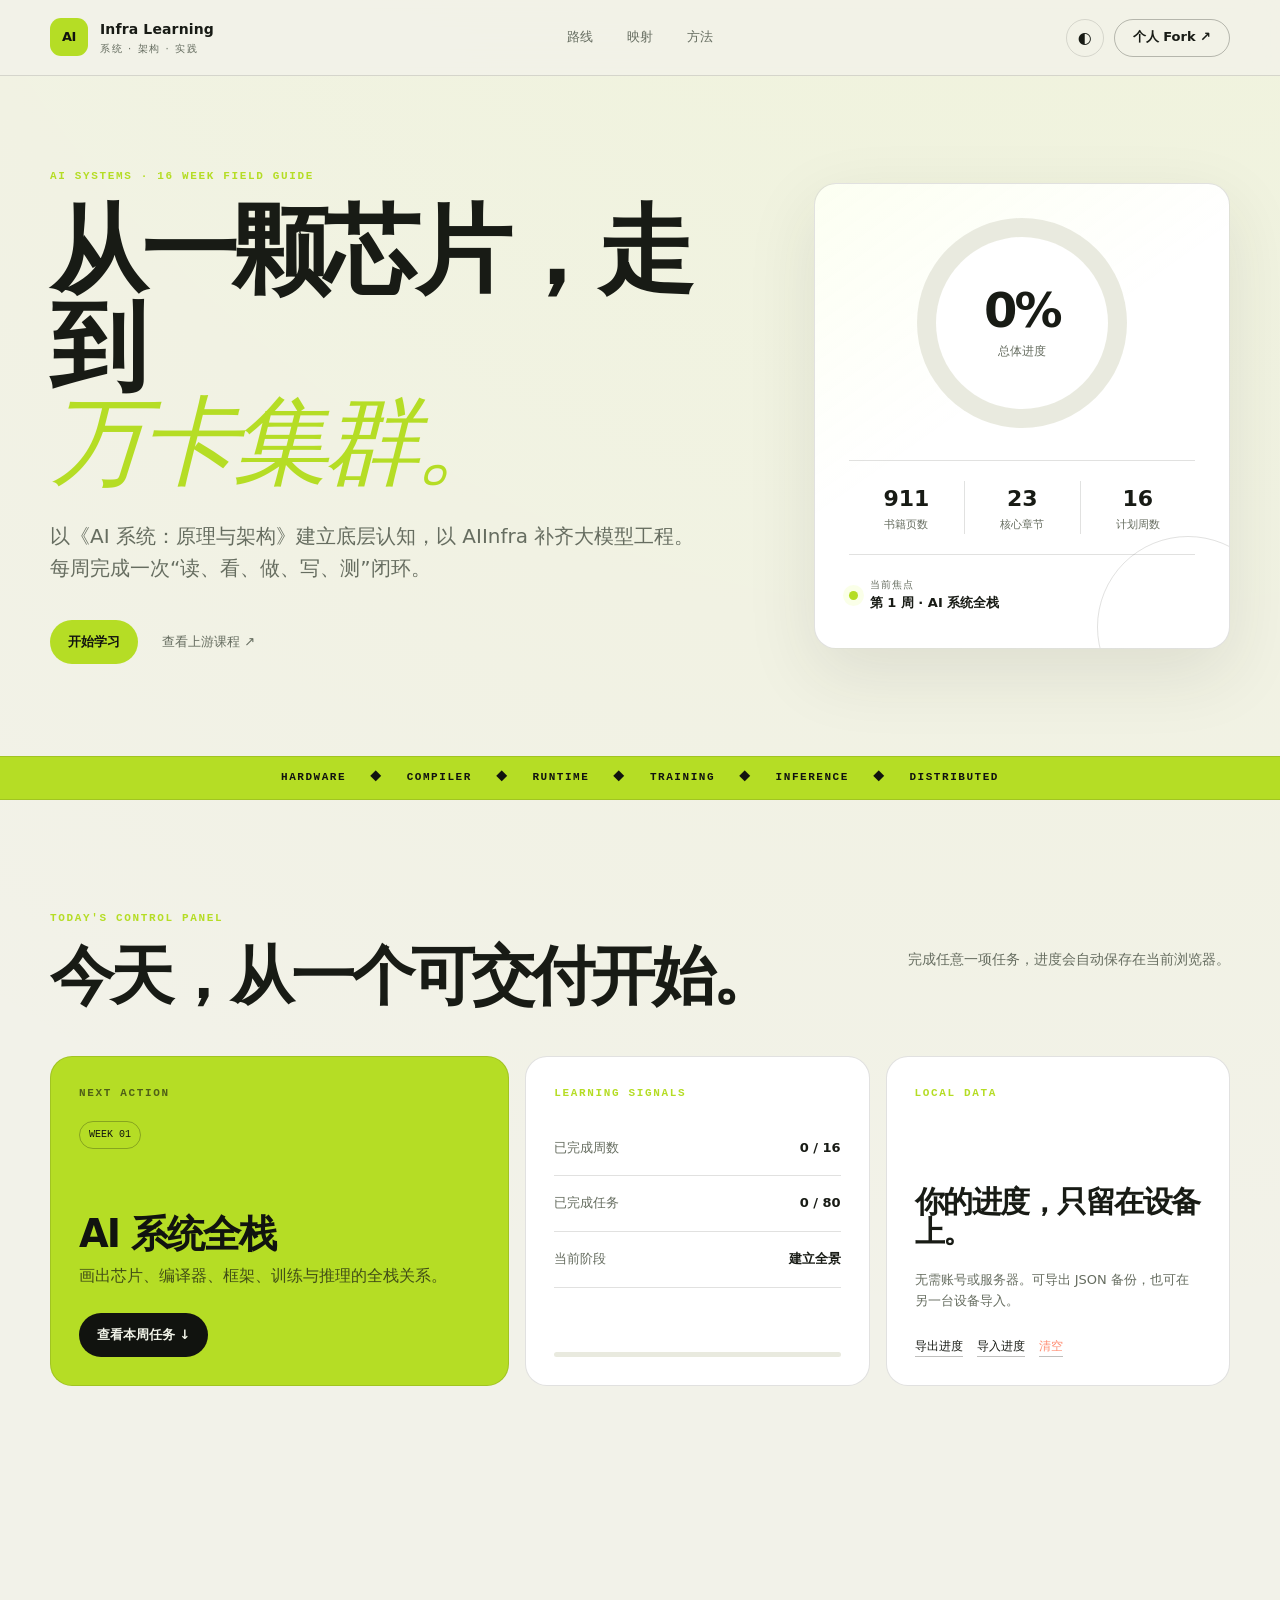
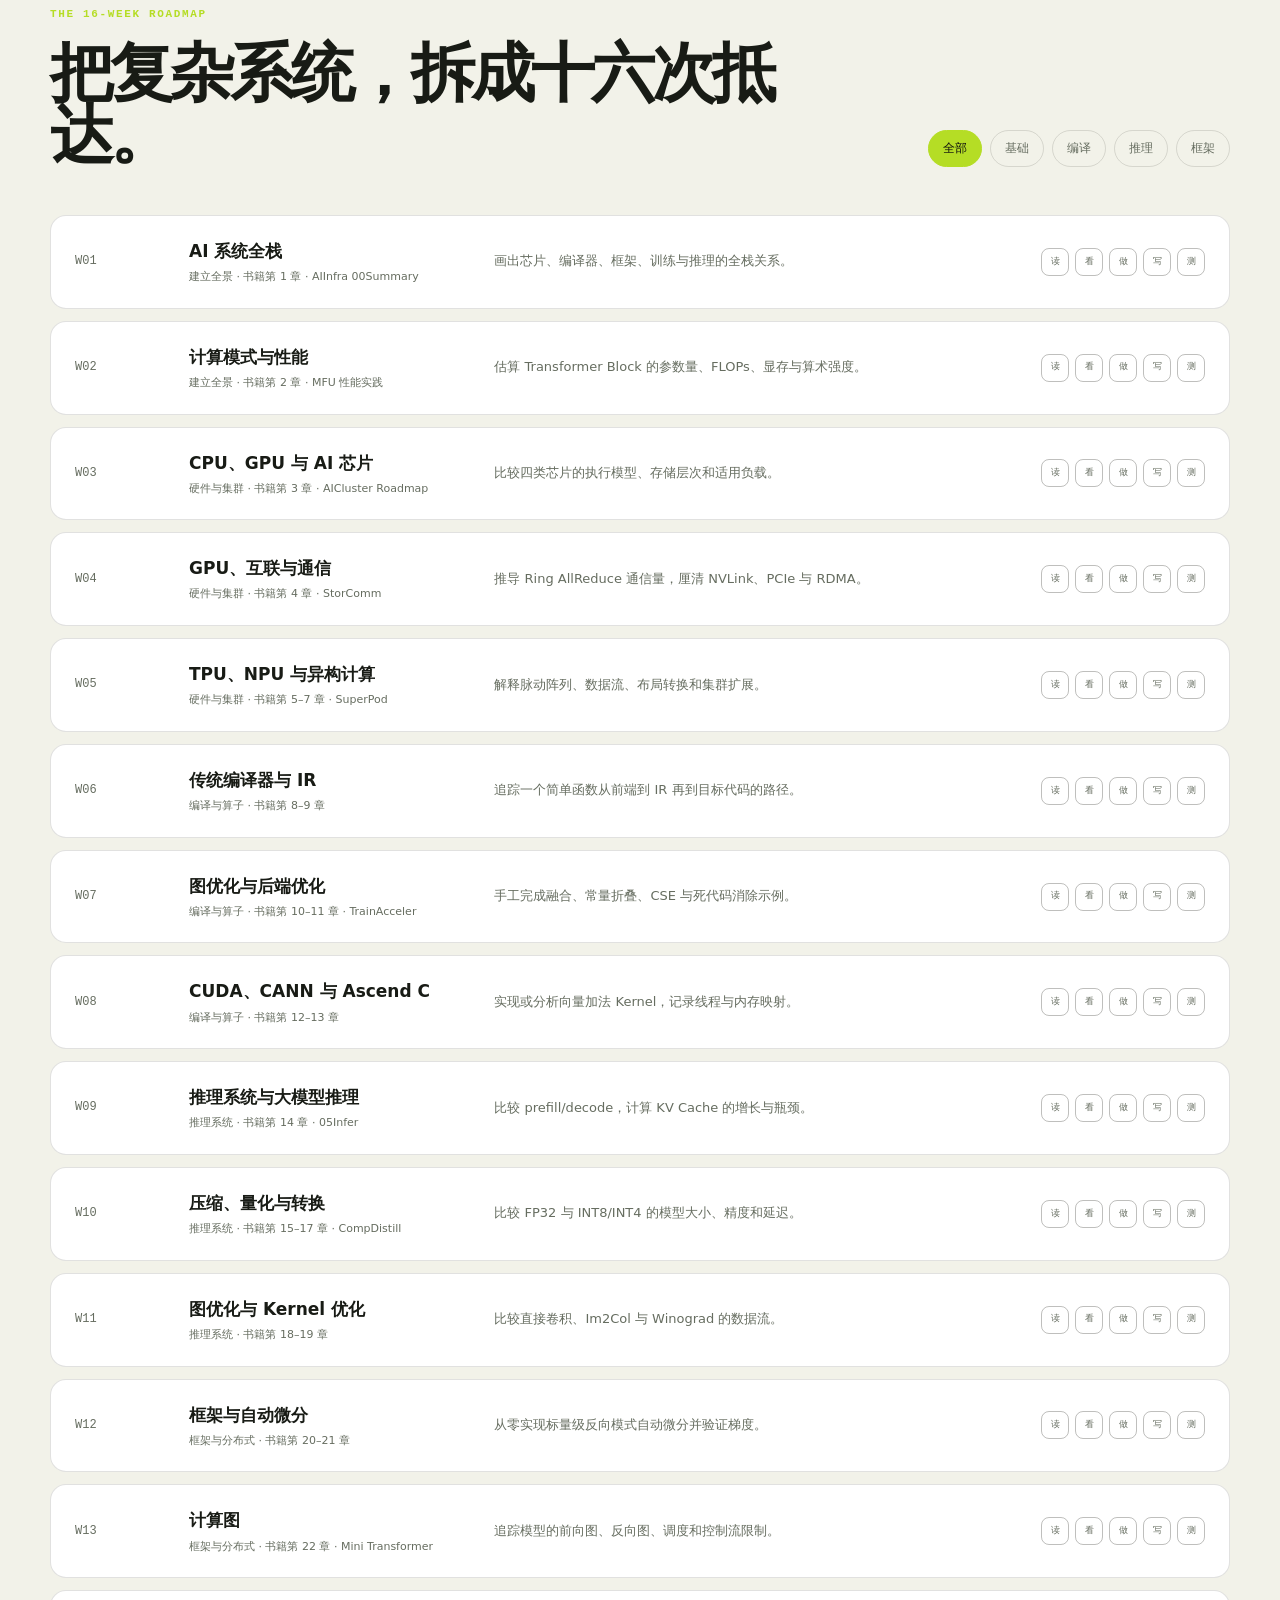
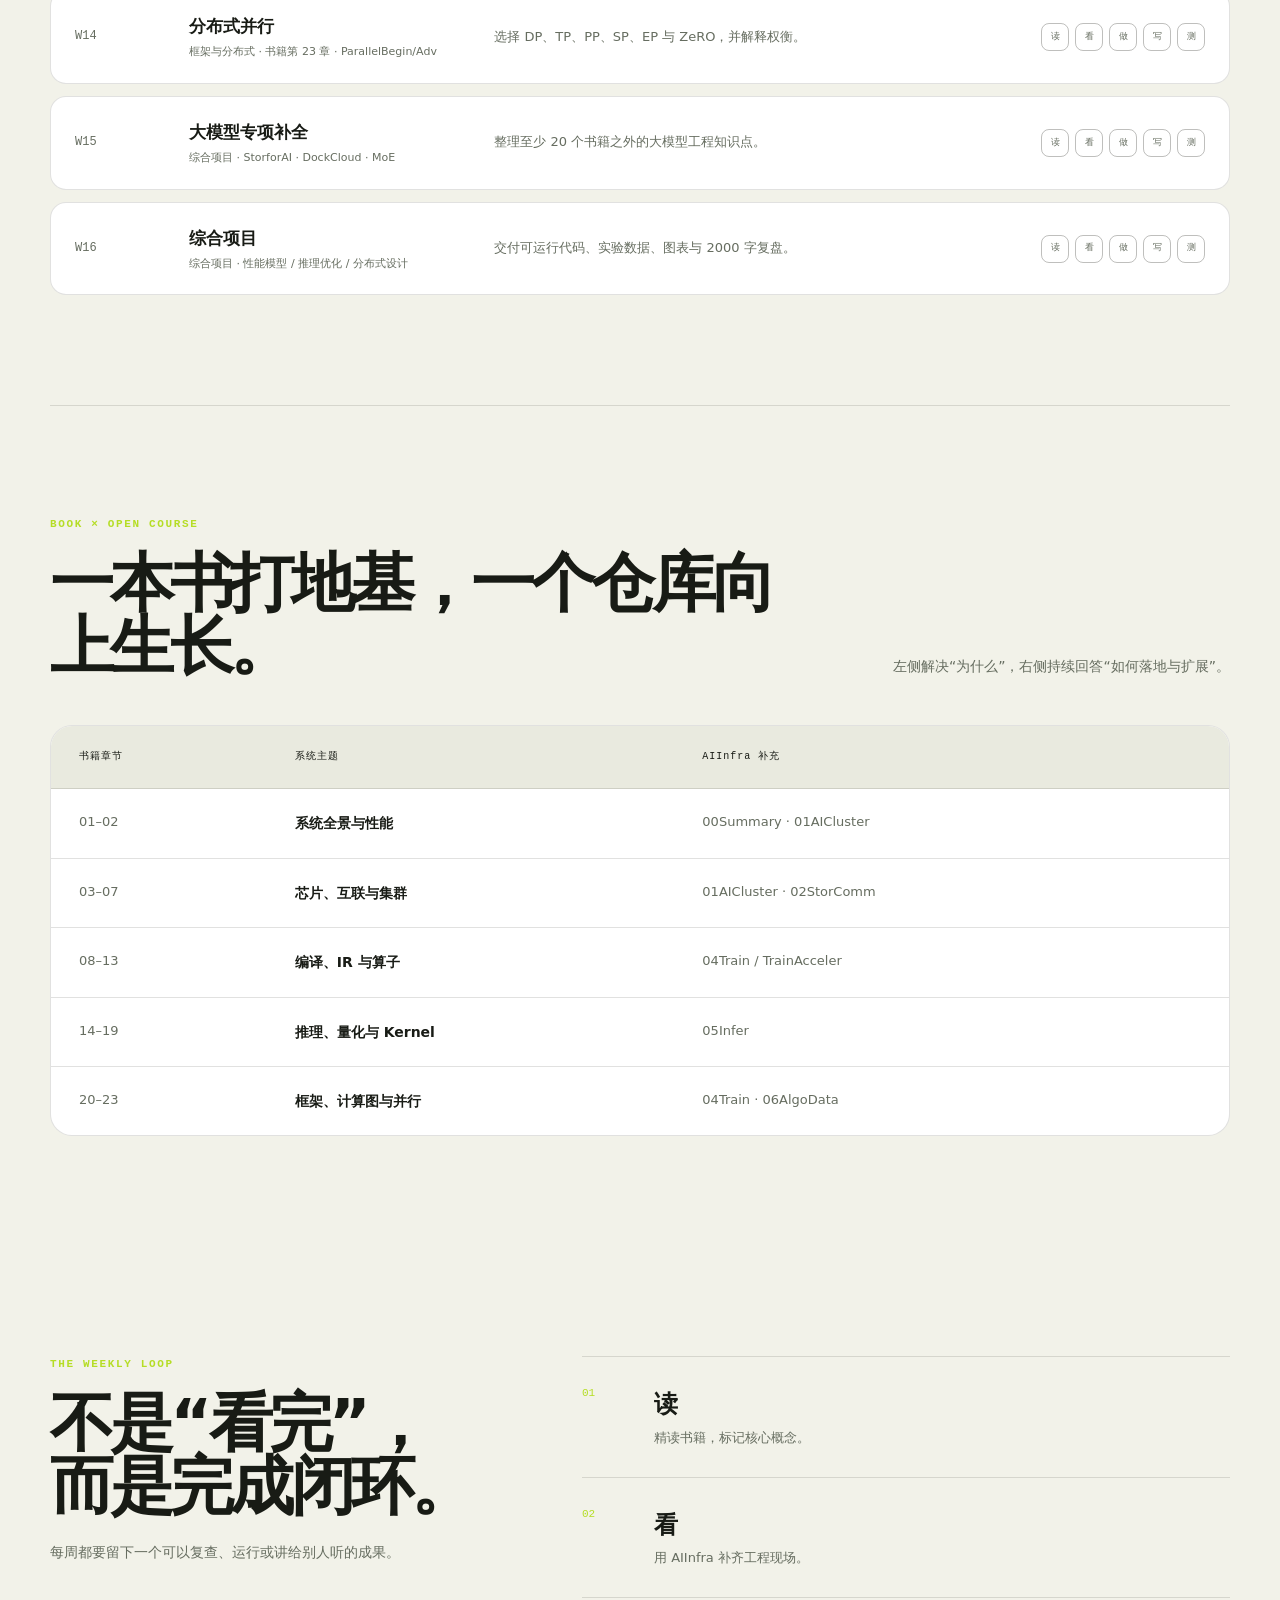
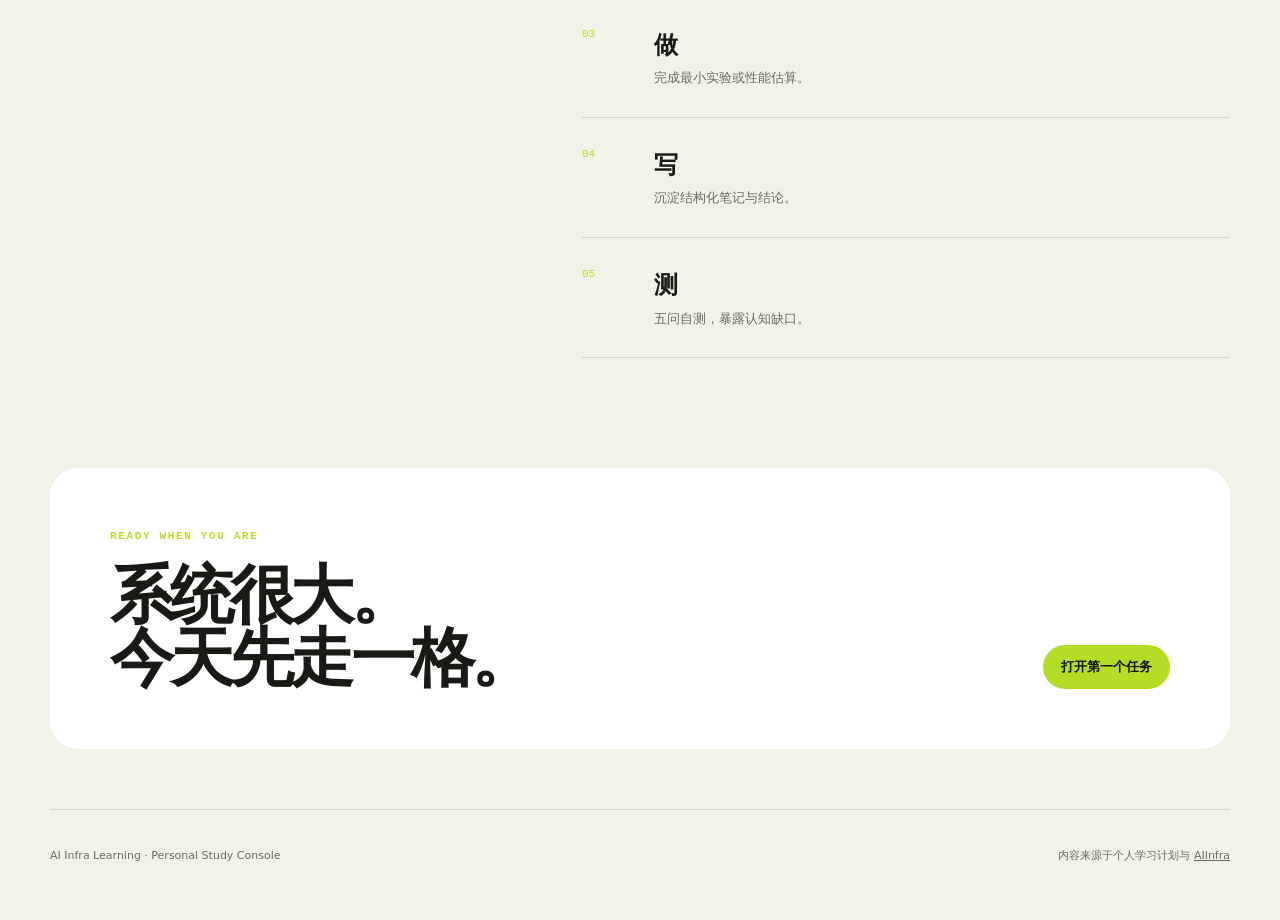
==== index.html @ 5523b5a1 "Publish AI Infra learning dashboard" ====
<!doctype html>
<html lang="zh-CN">
  <head>
    <meta charset="UTF-8" />
    <meta name="viewport" content="width=device-width, initial-scale=1.0" />
    <meta name="theme-color" content="#11130f" />
    <meta name="description" content="AI 系统与大模型基础设施的 16 周学习路线、章节映射与进度追踪。" />
    <title>AI Infra Learning · 学习驾驶舱</title>
    <link rel="stylesheet" href="./styles.css" />
  </head>
  <body>
    <a class="skip-link" href="#roadmap">跳到学习路线</a>

    <header class="site-header">
      <a class="brand" href="#top" aria-label="返回首页">
        <span class="brand-mark" aria-hidden="true">AI</span>
        <span><strong>Infra Learning</strong><small>系统 · 架构 · 实践</small></span>
      </a>
      <nav class="site-nav" aria-label="主导航">
        <a href="#roadmap">路线</a><a href="#mapping">映射</a><a href="#method">方法</a>
      </nav>
      <div class="header-actions">
        <button class="icon-button" id="themeToggle" type="button" aria-label="切换深浅主题"><span aria-hidden="true">◐</span></button>
        <a class="button button-ghost" href="https://github.com/oneDuter/AIInfra" target="_blank" rel="noreferrer">个人 Fork ↗</a>
      </div>
    </header>

    <main id="top">
      <section class="hero shell" aria-labelledby="hero-title">
        <div class="hero-copy">
          <p class="eyebrow">AI SYSTEMS · 16 WEEK FIELD GUIDE</p>
          <h1 id="hero-title">从一颗芯片，走到<br /><em>万卡集群。</em></h1>
          <p class="hero-intro">以《AI 系统：原理与架构》建立底层认知，以 AIInfra 补齐大模型工程。每周完成一次“读、看、做、写、测”闭环。</p>
          <div class="hero-actions">
            <a class="button button-primary" href="#roadmap">开始学习</a>
            <a class="text-link" href="https://github.com/Infrasys-AI/AIInfra" target="_blank" rel="noreferrer">查看上游课程 <span aria-hidden="true">↗</span></a>
          </div>
        </div>
        <aside class="hero-panel" aria-label="学习概览">
          <div class="progress-orbit" id="progressOrbit" style="--progress: 0"><div><strong id="progressPercent">0%</strong><span>总体进度</span></div></div>
          <div class="hero-stats">
            <div><strong>911</strong><span>书籍页数</span></div><div><strong>23</strong><span>核心章节</span></div><div><strong>16</strong><span>计划周数</span></div>
          </div>
          <div class="current-focus"><span class="status-dot"></span><div><small>当前焦点</small><strong id="currentFocus">第 1 周 · AI 系统全栈</strong></div></div>
        </aside>
      </section>

      <section class="ticker" aria-label="核心主题"><div><span>HARDWARE</span><i>◆</i><span>COMPILER</span><i>◆</i><span>RUNTIME</span><i>◆</i><span>TRAINING</span><i>◆</i><span>INFERENCE</span><i>◆</i><span>DISTRIBUTED</span></div></section>

      <section class="dashboard shell" aria-labelledby="dashboard-title">
        <div class="section-heading compact">
          <div><p class="eyebrow">TODAY'S CONTROL PANEL</p><h2 id="dashboard-title">今天，从一个可交付开始。</h2></div>
          <p id="progressSummary">完成任意一项任务，进度会自动保存在当前浏览器。</p>
        </div>
        <div class="dashboard-grid">
          <article class="focus-card">
            <div class="card-kicker">NEXT ACTION</div><span class="week-badge" id="nextWeekBadge">WEEK 01</span>
            <h3 id="nextWeekTitle">AI 系统全栈</h3><p id="nextWeekOutcome">画出芯片、编译器、框架、训练与推理的全栈关系。</p>
            <button class="button button-dark" id="jumpToCurrent" type="button">查看本周任务 ↓</button>
          </article>
          <article class="metric-card">
            <div class="card-kicker">LEARNING SIGNALS</div>
            <div class="metric-row"><span>已完成周数</span><strong id="completedWeeks">0 / 16</strong></div>
            <div class="metric-row"><span>已完成任务</span><strong id="completedTasks">0 / 80</strong></div>
            <div class="metric-row"><span>当前阶段</span><strong id="currentStage">建立全景</strong></div>
            <div class="mini-bar" aria-hidden="true"><span id="miniBar"></span></div>
          </article>
          <article class="data-card">
            <div class="card-kicker">LOCAL DATA</div><h3>你的进度，只留在设备上。</h3>
            <p>无需账号或服务器。可导出 JSON 备份，也可在另一台设备导入。</p>
            <div class="data-actions">
              <button class="text-button" id="exportProgress" type="button">导出进度</button>
              <label class="text-button" for="importProgress">导入进度</label><input id="importProgress" type="file" accept="application/json" hidden />
              <button class="text-button danger" id="resetProgress" type="button">清空</button>
            </div>
          </article>
        </div>
      </section>

      <section class="roadmap shell" id="roadmap" aria-labelledby="roadmap-title">
        <div class="section-heading">
          <div><p class="eyebrow">THE 16-WEEK ROADMAP</p><h2 id="roadmap-title">把复杂系统，拆成十六次抵达。</h2></div>
          <div class="filters" role="group" aria-label="学习阶段筛选">
            <button class="filter is-active" type="button" data-filter="all">全部</button><button class="filter" type="button" data-filter="foundation">基础</button><button class="filter" type="button" data-filter="compiler">编译</button><button class="filter" type="button" data-filter="inference">推理</button><button class="filter" type="button" data-filter="framework">框架</button>
          </div>
        </div>
        <div class="roadmap-list" id="roadmapList"></div>
      </section>

      <section class="mapping shell" id="mapping" aria-labelledby="mapping-title">
        <div class="section-heading">
          <div><p class="eyebrow">BOOK × OPEN COURSE</p><h2 id="mapping-title">一本书打地基，一个仓库向上生长。</h2></div><p>左侧解决“为什么”，右侧持续回答“如何落地与扩展”。</p>
        </div>
        <div class="mapping-table" role="table" aria-label="书籍和 AIInfra 内容对应关系">
          <div class="mapping-row mapping-header" role="row"><span role="columnheader">书籍章节</span><span role="columnheader">系统主题</span><span role="columnheader">AIInfra 补充</span></div>
          <div class="mapping-row" role="row"><span role="cell">01–02</span><strong role="cell">系统全景与性能</strong><span role="cell">00Summary · 01AICluster</span></div>
          <div class="mapping-row" role="row"><span role="cell">03–07</span><strong role="cell">芯片、互联与集群</strong><span role="cell">01AICluster · 02StorComm</span></div>
          <div class="mapping-row" role="row"><span role="cell">08–13</span><strong role="cell">编译、IR 与算子</strong><span role="cell">04Train / TrainAcceler</span></div>
          <div class="mapping-row" role="row"><span role="cell">14–19</span><strong role="cell">推理、量化与 Kernel</strong><span role="cell">05Infer</span></div>
          <div class="mapping-row" role="row"><span role="cell">20–23</span><strong role="cell">框架、计算图与并行</strong><span role="cell">04Train · 06AlgoData</span></div>
        </div>
      </section>

      <section class="method shell" id="method" aria-labelledby="method-title">
        <div class="method-intro"><p class="eyebrow">THE WEEKLY LOOP</p><h2 id="method-title">不是“看完”，<br />而是完成闭环。</h2><p>每周都要留下一个可以复查、运行或讲给别人听的成果。</p></div>
        <ol class="method-steps">
          <li><span>01</span><div><strong>读</strong><p>精读书籍，标记核心概念。</p></div></li><li><span>02</span><div><strong>看</strong><p>用 AIInfra 补齐工程现场。</p></div></li><li><span>03</span><div><strong>做</strong><p>完成最小实验或性能估算。</p></div></li><li><span>04</span><div><strong>写</strong><p>沉淀结构化笔记与结论。</p></div></li><li><span>05</span><div><strong>测</strong><p>五问自测，暴露认知缺口。</p></div></li>
        </ol>
      </section>

      <section class="closing shell"><div><p class="eyebrow">READY WHEN YOU ARE</p><h2>系统很大。<br />今天先走一格。</h2></div><a class="button button-primary" href="#roadmap">打开第一个任务</a></section>
    </main>

    <footer class="site-footer shell"><p>AI Infra Learning · Personal Study Console</p><p>内容来源于个人学习计划与 <a href="https://github.com/Infrasys-AI/AIInfra">AIInfra</a></p></footer>
    <div class="toast" id="toast" role="status" aria-live="polite"></div>
    <script src="./app.js"></script>
  </body>
</html>
---- styles.css ----
:root {
  color-scheme: dark;
  --bg: #11130f;
  --surface: #181b16;
  --surface-2: #20241d;
  --line: rgba(239, 242, 226, 0.15);
  --line-strong: rgba(239, 242, 226, 0.3);
  --text: #f0f2e7;
  --muted: #a4aa9b;
  --acid: #d7ff45;
  --acid-2: #bfe82e;
  --blue: #7aa7ff;
  --shadow: 0 24px 70px rgba(0, 0, 0, 0.28);
  --radius: 22px;
  --shell: min(1180px, calc(100vw - 40px));
}

[data-theme="light"] {
  color-scheme: light;
  --bg: #f2f2e9;
  --surface: #ffffff;
  --surface-2: #e9eadf;
  --line: rgba(25, 28, 21, 0.13);
  --line-strong: rgba(25, 28, 21, 0.28);
  --text: #181b15;
  --muted: #666d60;
  --acid: #b5dd25;
  --acid-2: #9ec410;
  --shadow: 0 24px 70px rgba(45, 51, 35, 0.1);
}

* { box-sizing: border-box; }
html { scroll-behavior: smooth; }
body {
  margin: 0;
  min-width: 320px;
  background: radial-gradient(circle at 80% -10%, rgba(215, 255, 69, 0.1), transparent 30%), var(--bg);
  color: var(--text);
  font-family: Inter, "SF Pro Display", "PingFang SC", "Microsoft YaHei", system-ui, sans-serif;
  line-height: 1.6;
  -webkit-font-smoothing: antialiased;
}
button, input { font: inherit; }
button, a { -webkit-tap-highlight-color: transparent; }
a { color: inherit; }
.shell { width: var(--shell); margin-inline: auto; }
.skip-link { position: fixed; top: 10px; left: 10px; z-index: 100; padding: 10px 14px; background: var(--acid); color: #11130f; transform: translateY(-150%); }
.skip-link:focus { transform: translateY(0); }

.site-header {
  position: sticky;
  top: 0;
  z-index: 20;
  display: grid;
  grid-template-columns: 1fr auto 1fr;
  align-items: center;
  min-height: 76px;
  padding: 0 max(20px, calc((100vw - 1180px) / 2));
  border-bottom: 1px solid var(--line);
  background: color-mix(in srgb, var(--bg) 82%, transparent);
  backdrop-filter: blur(18px);
}
.brand { display: inline-flex; align-items: center; gap: 12px; width: max-content; text-decoration: none; }
.brand-mark { display: grid; place-items: center; width: 38px; height: 38px; border-radius: 11px; background: var(--acid); color: #11130f; font-size: 13px; font-weight: 900; letter-spacing: -0.03em; }
.brand strong, .brand small { display: block; }
.brand strong { font-size: 14px; letter-spacing: 0.01em; }
.brand small { color: var(--muted); font-size: 10px; letter-spacing: 0.16em; }
.site-nav { display: flex; gap: 34px; }
.site-nav a, .text-link { color: var(--muted); font-size: 13px; text-decoration: none; transition: color 160ms ease; }
.site-nav a:hover, .text-link:hover { color: var(--text); }
.header-actions { display: flex; align-items: center; justify-content: flex-end; gap: 10px; }
.button, .icon-button, .filter, .text-button { border: 0; cursor: pointer; }
.button { display: inline-flex; align-items: center; justify-content: center; min-height: 44px; padding: 0 18px; border-radius: 999px; font-size: 13px; font-weight: 750; text-decoration: none; transition: transform 160ms ease, background 160ms ease, border-color 160ms ease; }
.button:hover { transform: translateY(-2px); }
.button-primary { background: var(--acid); color: #11130f; }
.button-primary:hover { background: var(--acid-2); }
.button-ghost { min-height: 38px; border: 1px solid var(--line-strong); }
.button-dark { align-self: flex-start; background: #11130f; color: #f0f2e7; }
.icon-button { width: 38px; height: 38px; border: 1px solid var(--line); border-radius: 50%; background: transparent; color: var(--text); }

.hero { display: grid; grid-template-columns: minmax(0, 1.25fr) minmax(360px, 0.75fr); gap: 70px; align-items: center; min-height: 680px; padding-block: 78px; }
.eyebrow, .card-kicker { margin: 0 0 18px; color: var(--acid); font-family: "SFMono-Regular", Consolas, monospace; font-size: 11px; font-weight: 800; letter-spacing: 0.15em; }
.hero h1, .section-heading h2, .method-intro h2, .closing h2 { margin: 0; font-weight: 800; letter-spacing: -0.06em; line-height: 0.98; }
.hero h1 { max-width: 800px; font-size: clamp(62px, 7.6vw, 110px); }
.hero h1 em { color: var(--acid); font-family: Georgia, "Noto Serif SC", serif; font-weight: 400; }
.hero-intro { max-width: 650px; margin: 30px 0 0; color: var(--muted); font-size: clamp(16px, 1.8vw, 20px); }
.hero-actions { display: flex; align-items: center; gap: 24px; margin-top: 36px; }
.hero-panel { position: relative; padding: 34px; overflow: hidden; border: 1px solid var(--line); border-radius: var(--radius); background: linear-gradient(145deg, rgba(215, 255, 69, 0.07), transparent 45%), var(--surface); box-shadow: var(--shadow); }
.hero-panel::after { content: ""; position: absolute; right: -50px; bottom: -70px; width: 180px; height: 180px; border: 1px solid var(--line); border-radius: 50%; }
.progress-orbit { display: grid; place-items: center; width: 210px; height: 210px; margin: 0 auto 32px; border-radius: 50%; background: conic-gradient(var(--acid) calc(var(--progress) * 1%), var(--surface-2) 0); transition: background 300ms ease; }
.progress-orbit::before { content: ""; grid-area: 1 / 1; width: 172px; height: 172px; border-radius: 50%; background: var(--surface); }
.progress-orbit > div { z-index: 1; grid-area: 1 / 1; text-align: center; }
.progress-orbit strong, .progress-orbit span { display: block; }
.progress-orbit strong { font-size: 48px; letter-spacing: -0.06em; line-height: 1; }
.progress-orbit span { margin-top: 8px; color: var(--muted); font-size: 12px; }
.hero-stats { display: grid; grid-template-columns: repeat(3, 1fr); padding: 20px 0; border-block: 1px solid var(--line); }
.hero-stats div { text-align: center; }
.hero-stats div + div { border-left: 1px solid var(--line); }
.hero-stats strong, .hero-stats span { display: block; }
.hero-stats strong { font-size: 22px; }
.hero-stats span { color: var(--muted); font-size: 11px; }
.current-focus { display: flex; align-items: center; gap: 12px; margin-top: 22px; }
.status-dot { width: 9px; height: 9px; border-radius: 50%; background: var(--acid); box-shadow: 0 0 0 6px rgba(215, 255, 69, 0.12); }
.current-focus small, .current-focus strong { display: block; }
.current-focus small { color: var(--muted); font-size: 10px; letter-spacing: 0.12em; }
.current-focus strong { font-size: 13px; }

.ticker { overflow: hidden; border-block: 1px solid var(--line); background: var(--acid); color: #11130f; }
.ticker div { display: flex; justify-content: center; gap: 24px; min-width: max-content; padding: 12px 20px; font-family: "SFMono-Regular", Consolas, monospace; font-size: 11px; font-weight: 900; letter-spacing: 0.14em; }
.ticker i { font-style: normal; }
.dashboard, .roadmap, .mapping, .method { padding-block: 110px; }
.section-heading { display: flex; justify-content: space-between; align-items: flex-end; gap: 40px; margin-bottom: 48px; }
.section-heading.compact { align-items: center; }
.section-heading h2, .method-intro h2, .closing h2 { max-width: 760px; font-size: clamp(42px, 5vw, 70px); }
.section-heading > p, .method-intro > p:last-child { max-width: 360px; margin: 0; color: var(--muted); font-size: 14px; }

.dashboard-grid { display: grid; grid-template-columns: 1.2fr 0.9fr 0.9fr; gap: 16px; }
.dashboard-grid article { min-height: 330px; padding: 28px; border: 1px solid var(--line); border-radius: var(--radius); background: var(--surface); }
.focus-card { display: flex; flex-direction: column; background: var(--acid) !important; color: #11130f; }
.focus-card .card-kicker { color: rgba(17, 19, 15, 0.62); }
.week-badge { align-self: flex-start; padding: 5px 9px; border: 1px solid rgba(17, 19, 15, 0.28); border-radius: 999px; font-family: monospace; font-size: 10px; }
.focus-card h3, .data-card h3 { margin: auto 0 10px; font-size: clamp(30px, 3vw, 46px); letter-spacing: -0.05em; line-height: 1; }
.focus-card p { max-width: 480px; margin: 0 0 24px; color: rgba(17, 19, 15, 0.7); }
.metric-card, .data-card { display: flex; flex-direction: column; }
.metric-row { display: flex; justify-content: space-between; gap: 18px; padding: 17px 0; border-bottom: 1px solid var(--line); }
.metric-row span { color: var(--muted); font-size: 13px; }
.metric-row strong { text-align: right; font-size: 13px; }
.mini-bar { height: 5px; margin-top: auto; overflow: hidden; border-radius: 999px; background: var(--surface-2); }
.mini-bar span { display: block; width: 0; height: 100%; background: var(--acid); transition: width 300ms ease; }
.data-card h3 { margin-top: auto; font-size: 30px; }
.data-card p { color: var(--muted); font-size: 13px; }
.data-actions { display: flex; flex-wrap: wrap; gap: 14px; margin-top: 12px; }
.text-button { padding: 0; border-bottom: 1px solid var(--line-strong); background: transparent; color: var(--text); font-size: 12px; }
.text-button.danger { color: #ff8d72; }

.filters { display: flex; flex-wrap: wrap; justify-content: flex-end; gap: 8px; }
.filter { padding: 8px 14px; border: 1px solid var(--line); border-radius: 999px; background: transparent; color: var(--muted); font-size: 12px; }
.filter.is-active { border-color: var(--acid); background: var(--acid); color: #11130f; }
.roadmap-list { display: grid; gap: 12px; }
.week-card { display: grid; grid-template-columns: 90px minmax(180px, 0.7fr) minmax(340px, 1.3fr) auto; gap: 24px; align-items: center; padding: 22px 24px; border: 1px solid var(--line); border-radius: 16px; background: var(--surface); transition: border-color 160ms ease, transform 160ms ease; }
.week-card:hover { border-color: var(--line-strong); transform: translateX(4px); }
.week-card.is-complete { border-color: color-mix(in srgb, var(--acid) 45%, var(--line)); }
.week-card[hidden] { display: none; }
.week-number { color: var(--muted); font-family: "SFMono-Regular", Consolas, monospace; font-size: 12px; }
.week-title strong, .week-title span { display: block; }
.week-title strong { font-size: 17px; }
.week-title span { margin-top: 3px; color: var(--muted); font-size: 11px; }
.week-outcome { color: var(--muted); font-size: 13px; }
.week-tasks { display: flex; gap: 6px; }
.task-check { position: relative; }
.task-check input { position: absolute; opacity: 0; pointer-events: none; }
.task-check span { display: grid; place-items: center; width: 28px; height: 28px; border: 1px solid var(--line-strong); border-radius: 8px; color: var(--muted); cursor: pointer; font-family: monospace; font-size: 9px; transition: all 150ms ease; }
.task-check input:checked + span { border-color: var(--acid); background: var(--acid); color: #11130f; }
.task-check input:focus-visible + span { outline: 2px solid var(--blue); outline-offset: 2px; }

.mapping { border-top: 1px solid var(--line); }
.mapping-table { overflow: hidden; border: 1px solid var(--line); border-radius: var(--radius); background: var(--surface); }
.mapping-row { display: grid; grid-template-columns: 0.5fr 1fr 1.3fr; gap: 24px; padding: 23px 28px; border-bottom: 1px solid var(--line); }
.mapping-row:last-child { border-bottom: 0; }
.mapping-row span { color: var(--muted); font-size: 13px; }
.mapping-row strong { font-size: 14px; }
.mapping-header { background: var(--surface-2); }
.mapping-header span { color: var(--text); font-family: monospace; font-size: 10px; letter-spacing: 0.1em; }

.method { display: grid; grid-template-columns: 0.8fr 1.2fr; gap: 100px; align-items: start; }
.method-intro { position: sticky; top: 120px; }
.method-intro > p:last-child { margin-top: 24px; }
.method-steps { margin: 0; padding: 0; list-style: none; }
.method-steps li { display: grid; grid-template-columns: 50px 1fr; gap: 22px; padding: 28px 0; border-top: 1px solid var(--line); }
.method-steps li:last-child { border-bottom: 1px solid var(--line); }
.method-steps > li > span { color: var(--acid); font-family: monospace; font-size: 11px; }
.method-steps strong { font-size: 24px; }
.method-steps p { margin: 4px 0 0; color: var(--muted); font-size: 13px; }
.closing { display: flex; justify-content: space-between; align-items: flex-end; gap: 40px; margin-bottom: 60px; padding: 60px; border-radius: 28px; background: var(--surface); }
.site-footer { display: flex; justify-content: space-between; gap: 20px; padding-block: 26px 44px; border-top: 1px solid var(--line); color: var(--muted); font-size: 11px; }
.toast { position: fixed; right: 24px; bottom: 24px; z-index: 50; max-width: min(360px, calc(100vw - 48px)); padding: 12px 16px; border: 1px solid var(--line-strong); border-radius: 12px; background: var(--surface); box-shadow: var(--shadow); opacity: 0; transform: translateY(12px); pointer-events: none; transition: opacity 180ms ease, transform 180ms ease; font-size: 12px; }
.toast.is-visible { opacity: 1; transform: translateY(0); }

@media (max-width: 960px) {
  .site-header { grid-template-columns: 1fr auto; }
  .site-nav { display: none; }
  .hero { grid-template-columns: 1fr; }
  .hero-panel { max-width: 560px; }
  .dashboard-grid { grid-template-columns: 1fr 1fr; }
  .focus-card { grid-column: 1 / -1; }
  .week-card { grid-template-columns: 70px 1fr auto; }
  .week-outcome { grid-column: 2 / -1; }
  .method { grid-template-columns: 1fr; gap: 50px; }
  .method-intro { position: static; }
}

@media (max-width: 680px) {
  :root { --shell: min(100% - 28px, 1180px); }
  .site-header { min-height: 66px; padding-inline: 14px; }
  .button-ghost { display: none; }
  .hero { min-height: auto; padding-block: 66px; }
  .hero h1 { font-size: clamp(50px, 16vw, 76px); }
  .hero-actions, .section-heading, .closing, .site-footer { align-items: flex-start; flex-direction: column; }
  .hero-panel { padding: 24px; }
  .progress-orbit { width: 180px; height: 180px; }
  .progress-orbit::before { width: 146px; height: 146px; }
  .ticker div { justify-content: flex-start; animation: ticker 18s linear infinite alternate; }
  .dashboard, .roadmap, .mapping, .method { padding-block: 78px; }
  .dashboard-grid { grid-template-columns: 1fr; }
  .focus-card { grid-column: auto; }
  .filters { justify-content: flex-start; }
  .week-card { grid-template-columns: 58px 1fr; gap: 16px; padding: 20px; }
  .week-outcome, .week-tasks { grid-column: 1 / -1; }
  .mapping-row { grid-template-columns: 70px 1fr; }
  .mapping-row > :last-child { grid-column: 2; }
  .mapping-header { display: none; }
  .closing { padding: 38px 28px; }
}

@keyframes ticker { to { transform: translateX(-38%); } }
@media (prefers-reduced-motion: reduce) {
  *, *::before, *::after { scroll-behavior: auto !important; animation-duration: 0.01ms !important; animation-iteration-count: 1 !important; transition-duration: 0.01ms !important; }
}
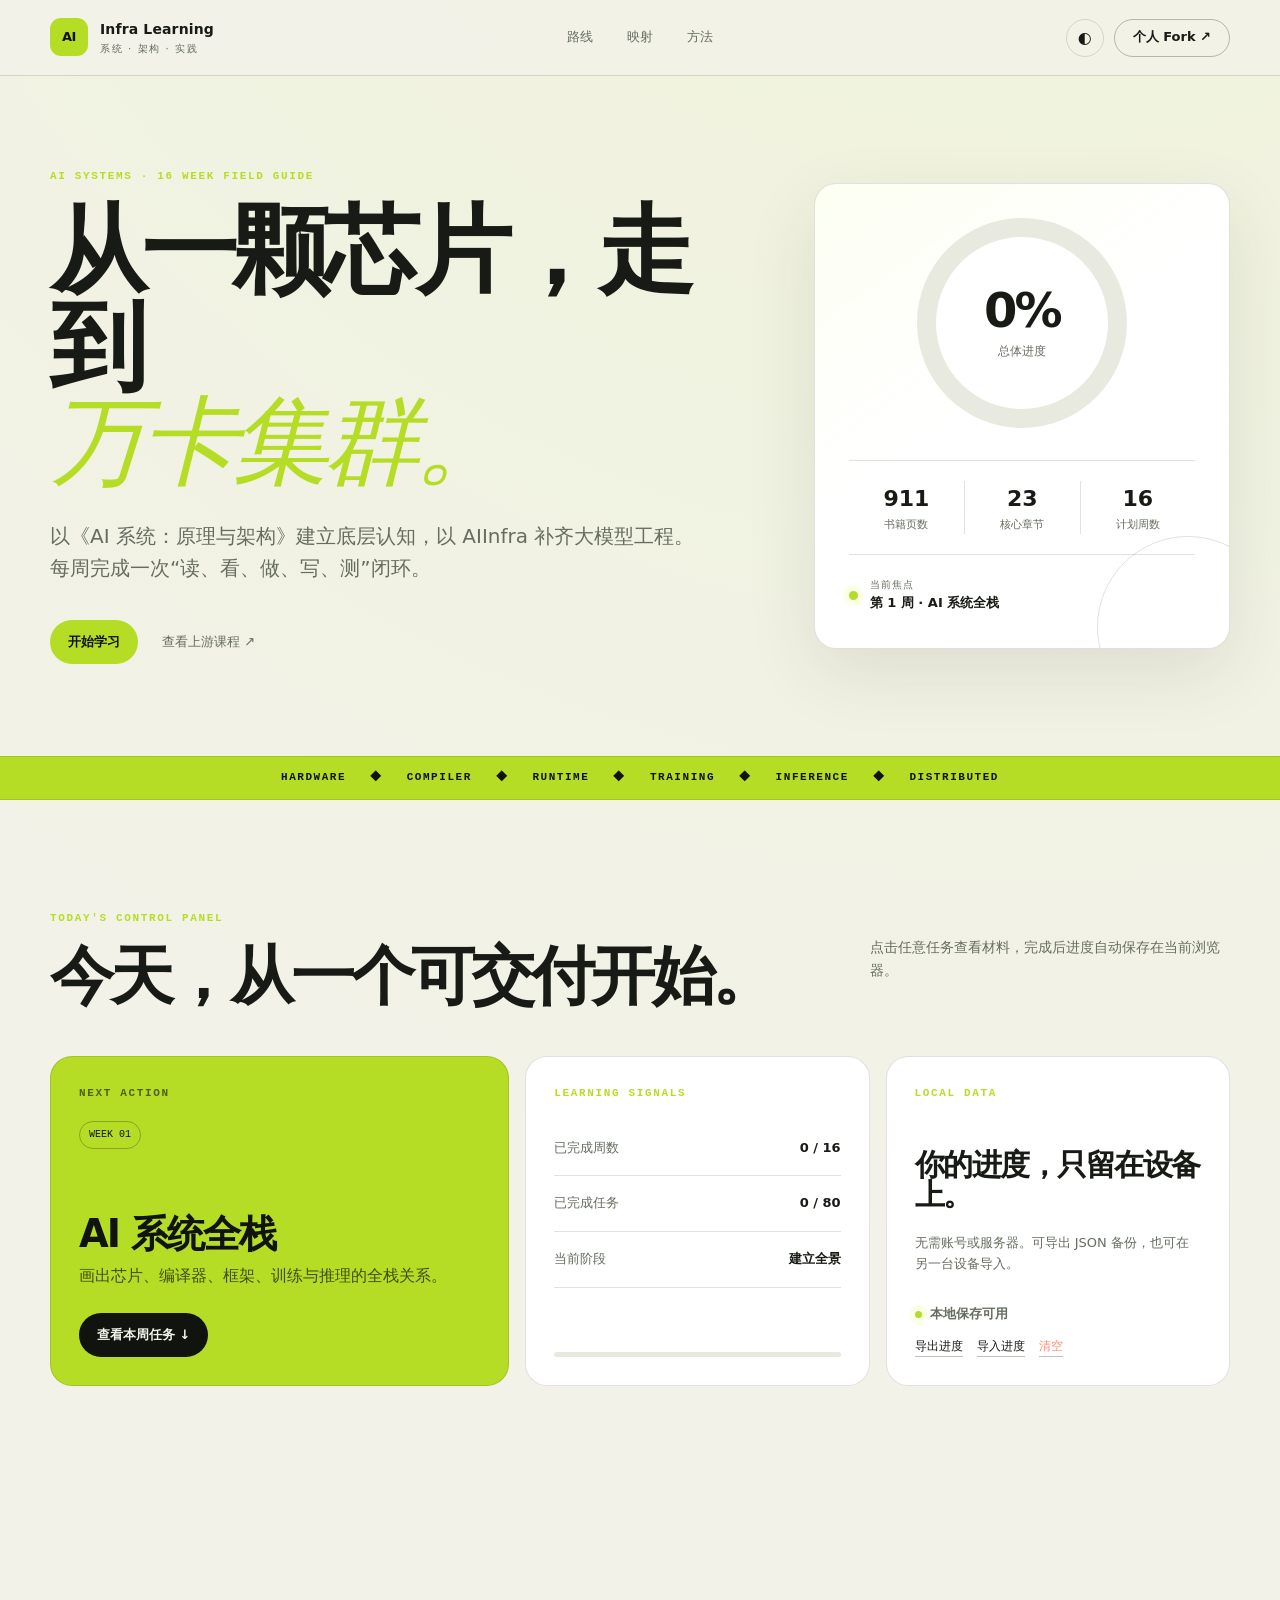
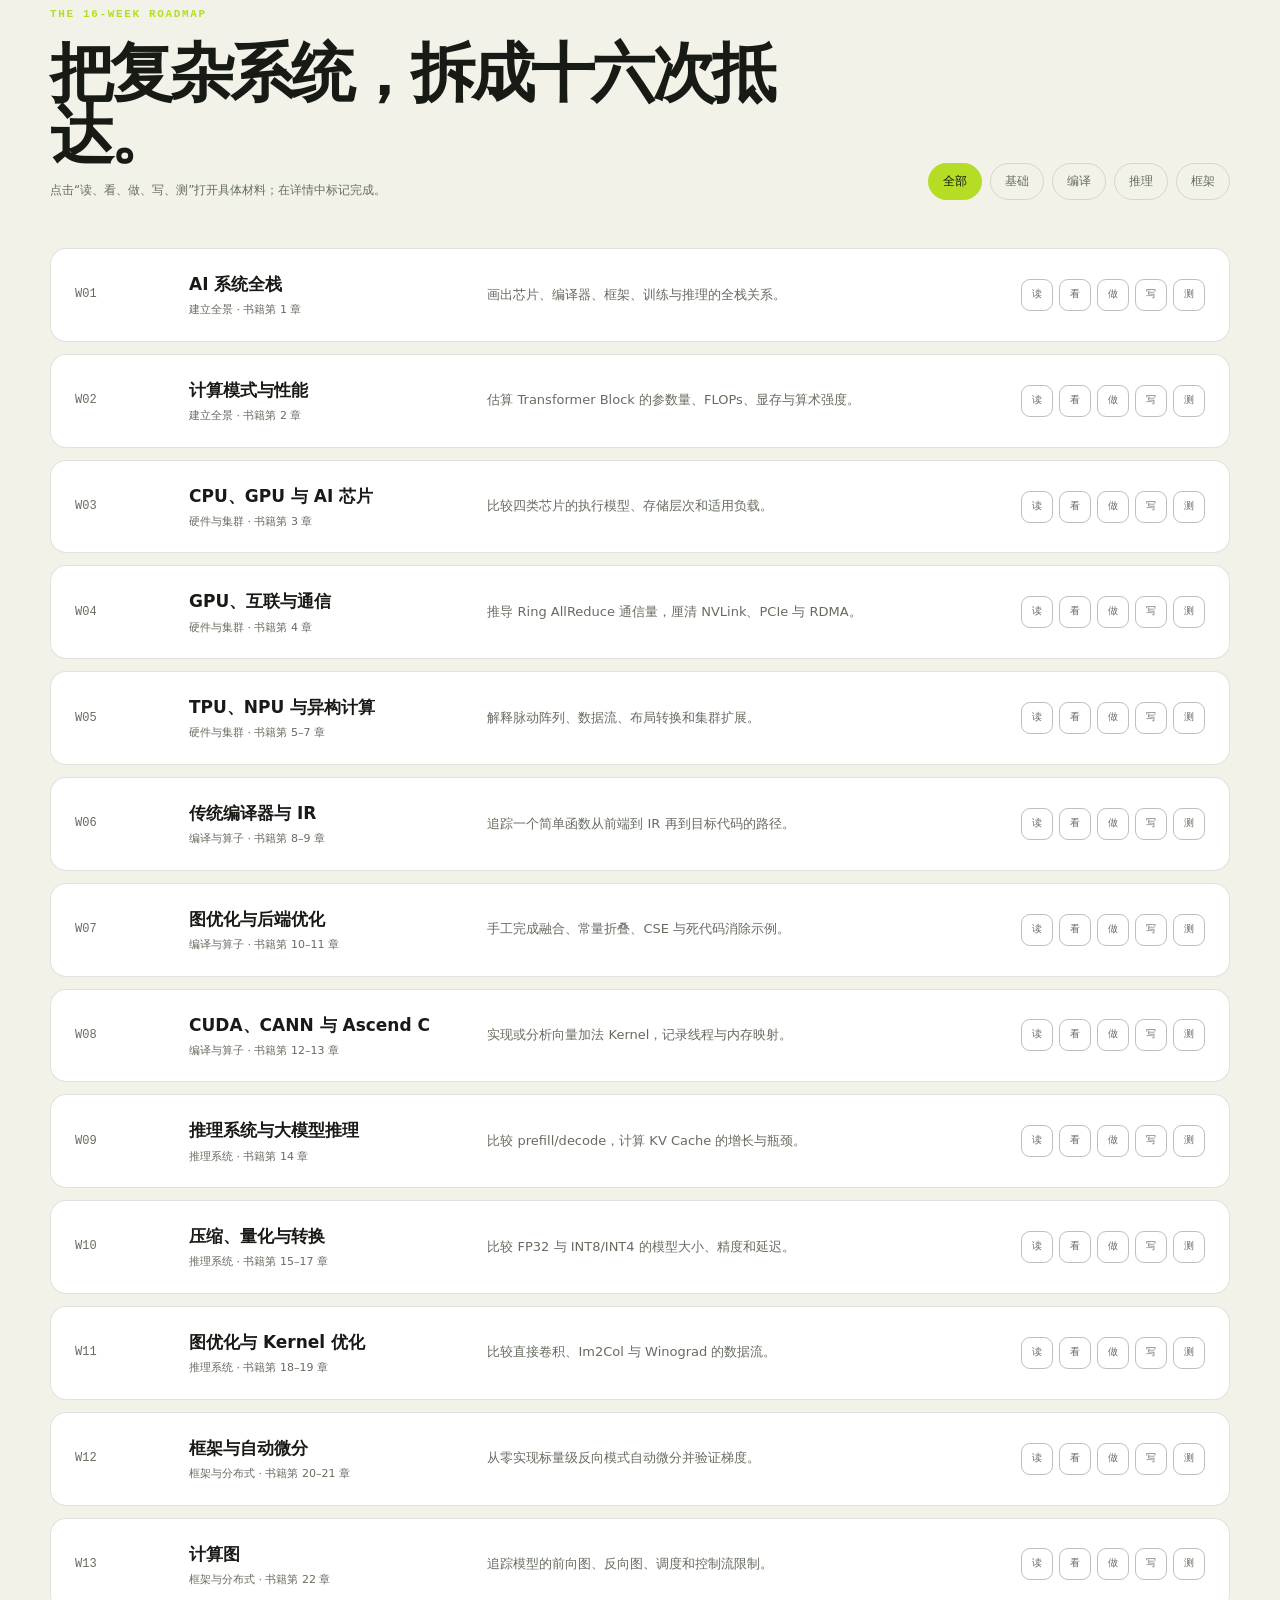
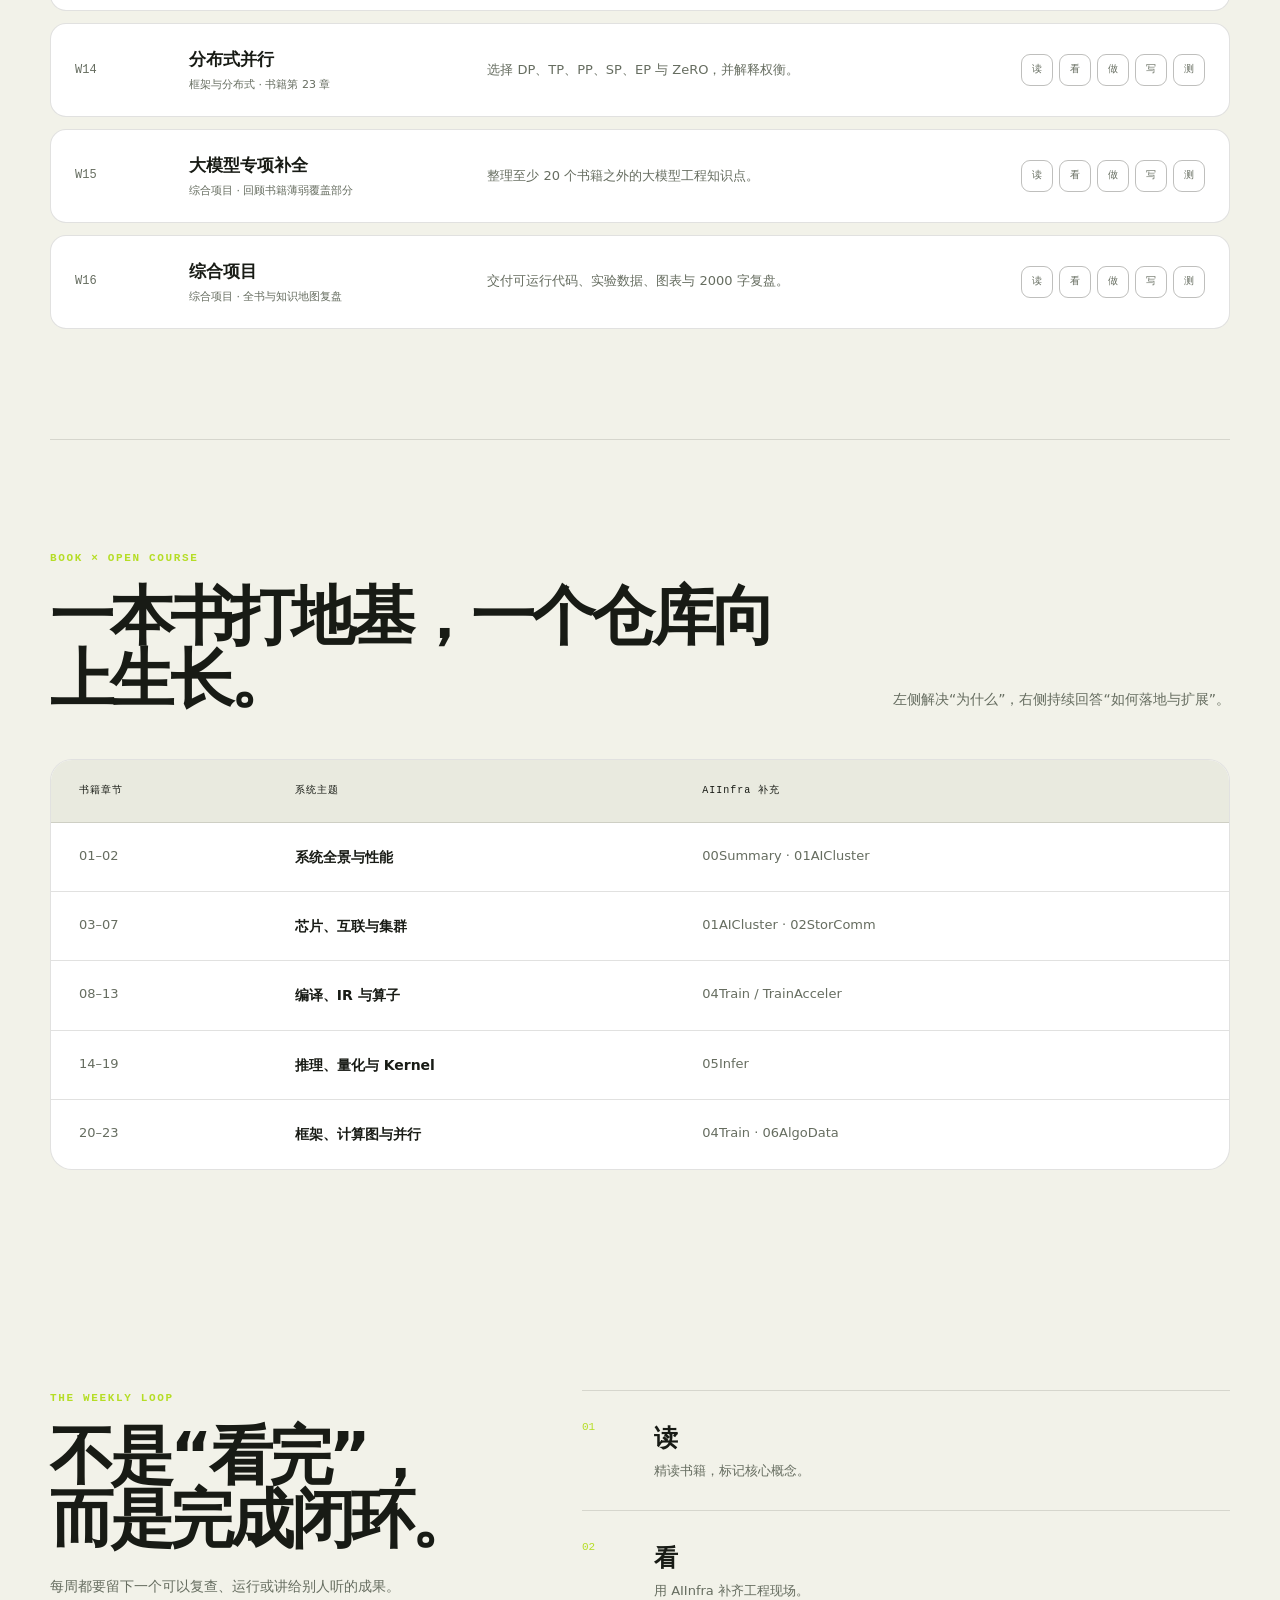
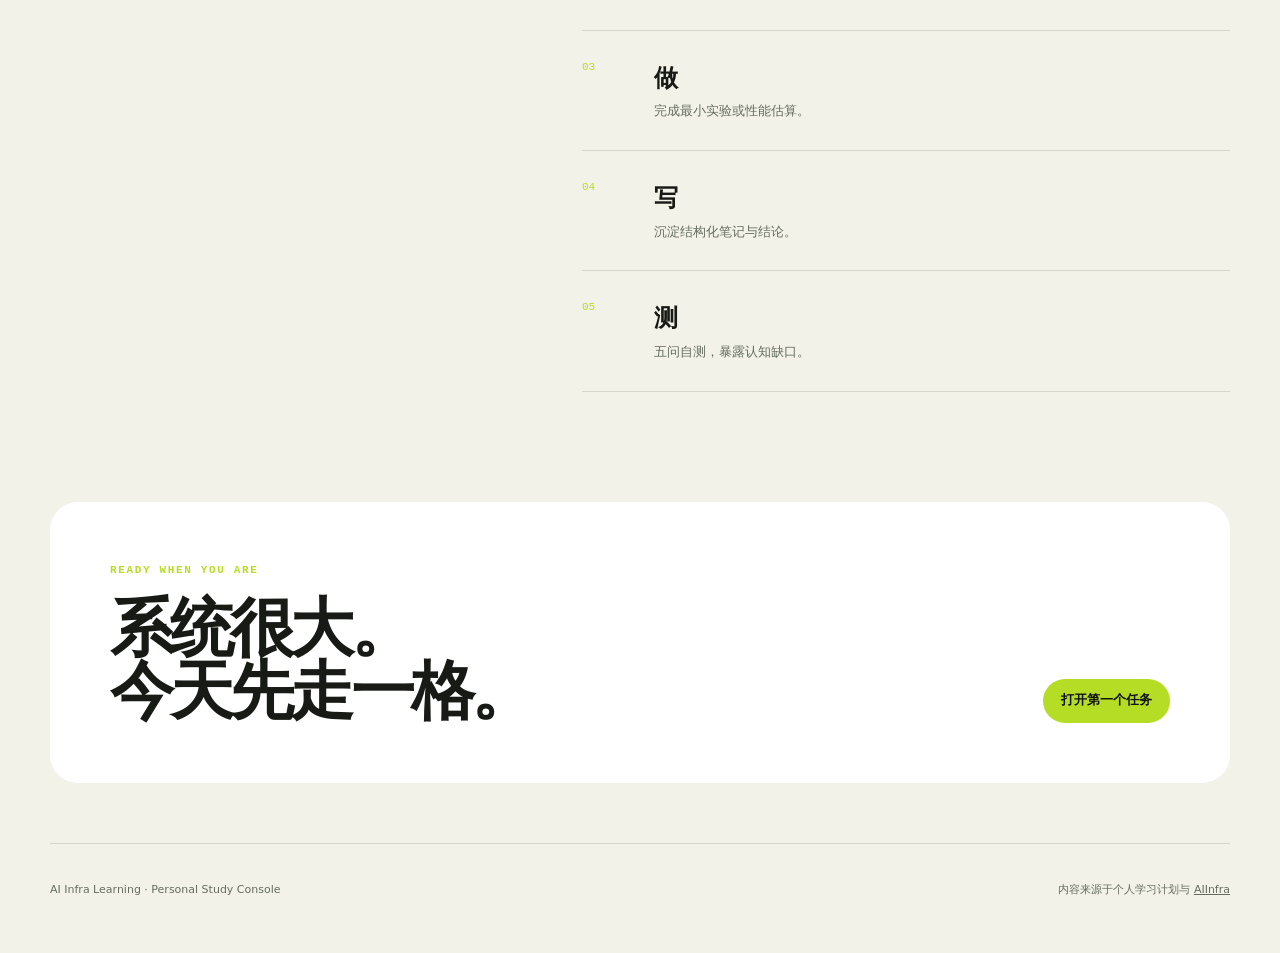
==== commit c09f2517: "Add interactive weekly learning tasks" ====
--- a/index.html
+++ b/index.html
@@ -68,6 +68,7 @@
           <article class="data-card">
             <div class="card-kicker">LOCAL DATA</div><h3>你的进度，只留在设备上。</h3>
             <p>无需账号或服务器。可导出 JSON 备份，也可在另一台设备导入。</p>
+            <p class="storage-status"><span class="status-dot"></span><strong id="storageStatus">本地保存可用</strong></p>
             <div class="data-actions">
               <button class="text-button" id="exportProgress" type="button">导出进度</button>
               <label class="text-button" for="importProgress">导入进度</label><input id="importProgress" type="file" accept="application/json" hidden />
@@ -79,7 +80,7 @@
 
       <section class="roadmap shell" id="roadmap" aria-labelledby="roadmap-title">
         <div class="section-heading">
-          <div><p class="eyebrow">THE 16-WEEK ROADMAP</p><h2 id="roadmap-title">把复杂系统，拆成十六次抵达。</h2></div>
+          <div><p class="eyebrow">THE 16-WEEK ROADMAP</p><h2 id="roadmap-title">把复杂系统，拆成十六次抵达。</h2><p class="roadmap-hint">点击“读、看、做、写、测”打开具体材料；在详情中标记完成。</p></div>
           <div class="filters" role="group" aria-label="学习阶段筛选">
             <button class="filter is-active" type="button" data-filter="all">全部</button><button class="filter" type="button" data-filter="foundation">基础</button><button class="filter" type="button" data-filter="compiler">编译</button><button class="filter" type="button" data-filter="inference">推理</button><button class="filter" type="button" data-filter="framework">框架</button>
           </div>
@@ -112,6 +113,27 @@
     </main>
 
     <footer class="site-footer shell"><p>AI Infra Learning · Personal Study Console</p><p>内容来源于个人学习计划与 <a href="https://github.com/Infrasys-AI/AIInfra">AIInfra</a></p></footer>
+    <div class="task-drawer" id="taskDrawer" hidden aria-hidden="true">
+      <button class="task-backdrop" id="taskBackdrop" type="button" aria-label="关闭任务详情"></button>
+      <aside class="task-sheet" role="dialog" aria-modal="true" aria-labelledby="taskTitle">
+        <div class="task-sheet-header">
+          <p class="eyebrow" id="taskEyebrow">任务详情</p>
+          <button class="icon-button" id="closeTaskDrawer" type="button" aria-label="关闭任务详情">×</button>
+        </div>
+        <div class="task-sheet-content">
+          <h2 id="taskTitle">任务详情</h2>
+          <p class="task-description" id="taskDescription"></p>
+          <div class="task-links" id="taskLinks" hidden></div>
+          <ul class="task-checklist" id="taskChecklist" hidden></ul>
+          <ol class="task-quiz" id="taskQuiz" hidden></ol>
+          <div class="task-deliverable"><span>本项交付</span><p id="taskDeliverable"></p></div>
+        </div>
+        <div class="task-sheet-footer">
+          <button class="button button-primary task-complete-button" id="toggleTaskComplete" type="button" aria-pressed="false">标记为已完成</button>
+          <small>完成状态仅保存在当前浏览器，可随时导出备份。</small>
+        </div>
+      </aside>
+    </div>
     <div class="toast" id="toast" role="status" aria-live="polite"></div>
     <script src="./app.js"></script>
   </body>
--- a/styles.css
+++ b/styles.css
@@ -130,12 +130,15 @@
 .data-card h3 { margin-top: auto; font-size: 30px; }
 .data-card p { color: var(--muted); font-size: 13px; }
 .data-actions { display: flex; flex-wrap: wrap; gap: 14px; margin-top: 12px; }
+.storage-status { display: flex; align-items: center; gap: 8px; margin: 16px 0 0; color: var(--muted); font-size: 11px; }
+.storage-status .status-dot { width: 7px; height: 7px; }
 .text-button { padding: 0; border-bottom: 1px solid var(--line-strong); background: transparent; color: var(--text); font-size: 12px; }
 .text-button.danger { color: #ff8d72; }
 
 .filters { display: flex; flex-wrap: wrap; justify-content: flex-end; gap: 8px; }
 .filter { padding: 8px 14px; border: 1px solid var(--line); border-radius: 999px; background: transparent; color: var(--muted); font-size: 12px; }
 .filter.is-active { border-color: var(--acid); background: var(--acid); color: #11130f; }
+.roadmap-hint { max-width: 620px; margin: 14px 0 0; color: var(--muted); font-size: 12px; }
 .roadmap-list { display: grid; gap: 12px; }
 .week-card { display: grid; grid-template-columns: 90px minmax(180px, 0.7fr) minmax(340px, 1.3fr) auto; gap: 24px; align-items: center; padding: 22px 24px; border: 1px solid var(--line); border-radius: 16px; background: var(--surface); transition: border-color 160ms ease, transform 160ms ease; }
 .week-card:hover { border-color: var(--line-strong); transform: translateX(4px); }
@@ -147,11 +150,12 @@
 .week-title span { margin-top: 3px; color: var(--muted); font-size: 11px; }
 .week-outcome { color: var(--muted); font-size: 13px; }
 .week-tasks { display: flex; gap: 6px; }
-.task-check { position: relative; }
-.task-check input { position: absolute; opacity: 0; pointer-events: none; }
-.task-check span { display: grid; place-items: center; width: 28px; height: 28px; border: 1px solid var(--line-strong); border-radius: 8px; color: var(--muted); cursor: pointer; font-family: monospace; font-size: 9px; transition: all 150ms ease; }
-.task-check input:checked + span { border-color: var(--acid); background: var(--acid); color: #11130f; }
-.task-check input:focus-visible + span { outline: 2px solid var(--blue); outline-offset: 2px; }
+.task-check { position: relative; display: grid; place-items: center; width: 32px; height: 32px; padding: 0; border: 1px solid var(--line-strong); border-radius: 9px; background: transparent; color: var(--muted); cursor: pointer; transition: border-color 150ms ease, background 150ms ease, color 150ms ease, transform 150ms ease; }
+.task-check:hover { border-color: var(--acid); color: var(--text); transform: translateY(-2px); }
+.task-check:focus-visible { outline: 2px solid var(--blue); outline-offset: 2px; }
+.task-check span { font-family: monospace; font-size: 10px; }
+.task-check i { position: absolute; right: -4px; top: -5px; display: grid; place-items: center; width: 14px; height: 14px; border: 2px solid var(--surface); border-radius: 50%; background: var(--acid); color: #11130f; font-family: monospace; font-size: 8px; font-style: normal; font-weight: 900; }
+.task-check.is-done { border-color: var(--acid); background: color-mix(in srgb, var(--acid) 14%, transparent); color: var(--acid); }
 
 .mapping { border-top: 1px solid var(--line); }
 .mapping-table { overflow: hidden; border: 1px solid var(--line); border-radius: var(--radius); background: var(--surface); }
@@ -173,6 +177,36 @@
 .method-steps p { margin: 4px 0 0; color: var(--muted); font-size: 13px; }
 .closing { display: flex; justify-content: space-between; align-items: flex-end; gap: 40px; margin-bottom: 60px; padding: 60px; border-radius: 28px; background: var(--surface); }
 .site-footer { display: flex; justify-content: space-between; gap: 20px; padding-block: 26px 44px; border-top: 1px solid var(--line); color: var(--muted); font-size: 11px; }
+.task-drawer[hidden] { display: none !important; }
+body.drawer-open { overflow: hidden; }
+.task-drawer { position: fixed; inset: 0; z-index: 100; }
+.task-backdrop { position: absolute; inset: 0; width: 100%; border: 0; background: rgba(0, 0, 0, 0.62); backdrop-filter: blur(5px); cursor: default; }
+.task-sheet { position: absolute; inset: 0 0 0 auto; display: flex; flex-direction: column; width: min(620px, 94vw); border-left: 1px solid var(--line-strong); background: var(--bg); box-shadow: -30px 0 80px rgba(0, 0, 0, 0.32); overflow: hidden; animation: drawer-in 220ms ease both; }
+.task-sheet-header { display: flex; justify-content: space-between; align-items: center; gap: 20px; padding: 24px 28px; border-bottom: 1px solid var(--line); }
+.task-sheet-header .eyebrow { margin: 0; }
+.task-sheet-content { flex: 1; padding: 38px 34px 52px; overflow-y: auto; }
+.task-sheet-content h2 { max-width: 520px; margin: 0; font-size: clamp(32px, 5vw, 52px); letter-spacing: -0.05em; line-height: 0.98; }
+.task-description { margin: 22px 0 0; color: var(--muted); font-size: 15px; line-height: 1.75; }
+.task-links { display: grid; gap: 10px; margin-top: 28px; }
+.task-links a { display: grid; grid-template-columns: 1fr auto; gap: 4px 18px; padding: 16px 18px; border: 1px solid var(--line); border-radius: 12px; background: var(--surface); color: var(--text); text-decoration: none; transition: border-color 150ms ease, transform 150ms ease; }
+.task-links a:hover { border-color: var(--acid); transform: translateX(4px); }
+.task-links span { font-size: 13px; font-weight: 800; }
+.task-links small { grid-column: 1; color: var(--muted); font-family: monospace; font-size: 9px; }
+.task-links b { grid-column: 2; grid-row: 1 / 3; align-self: center; color: var(--acid); }
+.task-checklist { display: grid; gap: 12px; margin: 30px 0 0; padding: 0; list-style: none; }
+.task-checklist li { position: relative; padding: 15px 16px 15px 44px; border-top: 1px solid var(--line); color: var(--text); font-size: 13px; }
+.task-checklist li::before { position: absolute; left: 12px; top: 14px; content: "→"; color: var(--acid); font-family: monospace; }
+.task-quiz { display: grid; gap: 10px; margin: 30px 0 0; padding: 0; list-style: none; counter-reset: none; }
+.task-quiz li { display: grid; grid-template-columns: 42px 1fr; gap: 14px; padding: 17px; border: 1px solid var(--line); border-radius: 12px; background: var(--surface); }
+.task-quiz span { color: var(--acid); font-family: monospace; font-size: 10px; }
+.task-quiz p { margin: 0; font-size: 13px; }
+.task-deliverable { margin-top: 34px; padding: 20px; border-left: 3px solid var(--acid); background: color-mix(in srgb, var(--acid) 7%, var(--surface)); }
+.task-deliverable span { color: var(--acid); font-family: monospace; font-size: 9px; font-weight: 900; letter-spacing: 0.12em; }
+.task-deliverable p { margin: 8px 0 0; font-size: 13px; line-height: 1.65; }
+.task-sheet-footer { display: grid; gap: 10px; padding: 20px 28px 24px; border-top: 1px solid var(--line); background: var(--surface); }
+.task-sheet-footer small { color: var(--muted); font-size: 9px; text-align: center; }
+.task-complete-button { width: 100%; }
+.task-complete-button.is-complete { border-color: var(--line-strong); background: transparent; color: var(--text); }
 .toast { position: fixed; right: 24px; bottom: 24px; z-index: 50; max-width: min(360px, calc(100vw - 48px)); padding: 12px 16px; border: 1px solid var(--line-strong); border-radius: 12px; background: var(--surface); box-shadow: var(--shadow); opacity: 0; transform: translateY(12px); pointer-events: none; transition: opacity 180ms ease, transform 180ms ease; font-size: 12px; }
 .toast.is-visible { opacity: 1; transform: translateY(0); }
 
@@ -210,9 +244,14 @@
   .mapping-row > :last-child { grid-column: 2; }
   .mapping-header { display: none; }
   .closing { padding: 38px 28px; }
+  .task-sheet { width: 100%; }
+  .task-sheet-header { padding: 18px 20px; }
+  .task-sheet-content { padding: 30px 20px 42px; }
+  .task-sheet-footer { padding: 16px 20px 20px; }
 }
 
 @keyframes ticker { to { transform: translateX(-38%); } }
+@keyframes drawer-in { from { transform: translateX(28px); opacity: 0; } to { transform: translateX(0); opacity: 1; } }
 @media (prefers-reduced-motion: reduce) {
   *, *::before, *::after { scroll-behavior: auto !important; animation-duration: 0.01ms !important; animation-iteration-count: 1 !important; transition-duration: 0.01ms !important; }
 }
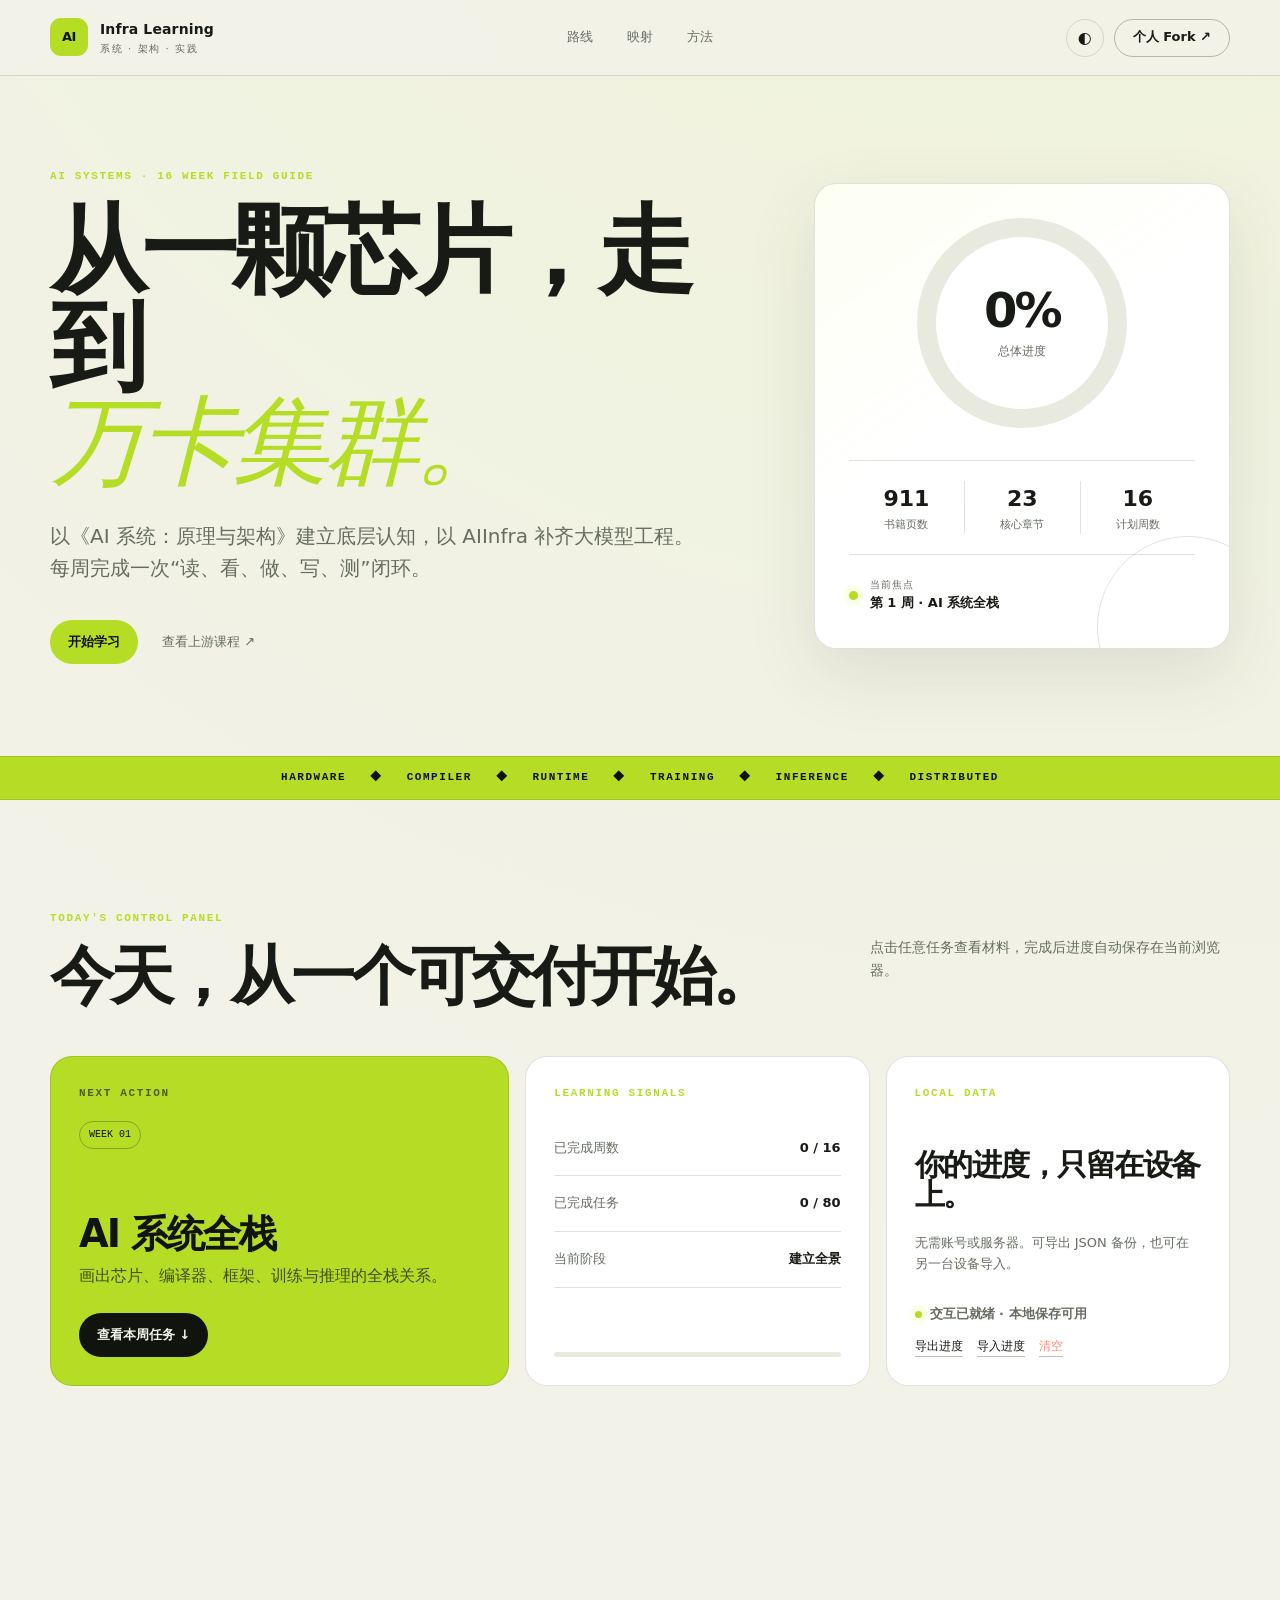
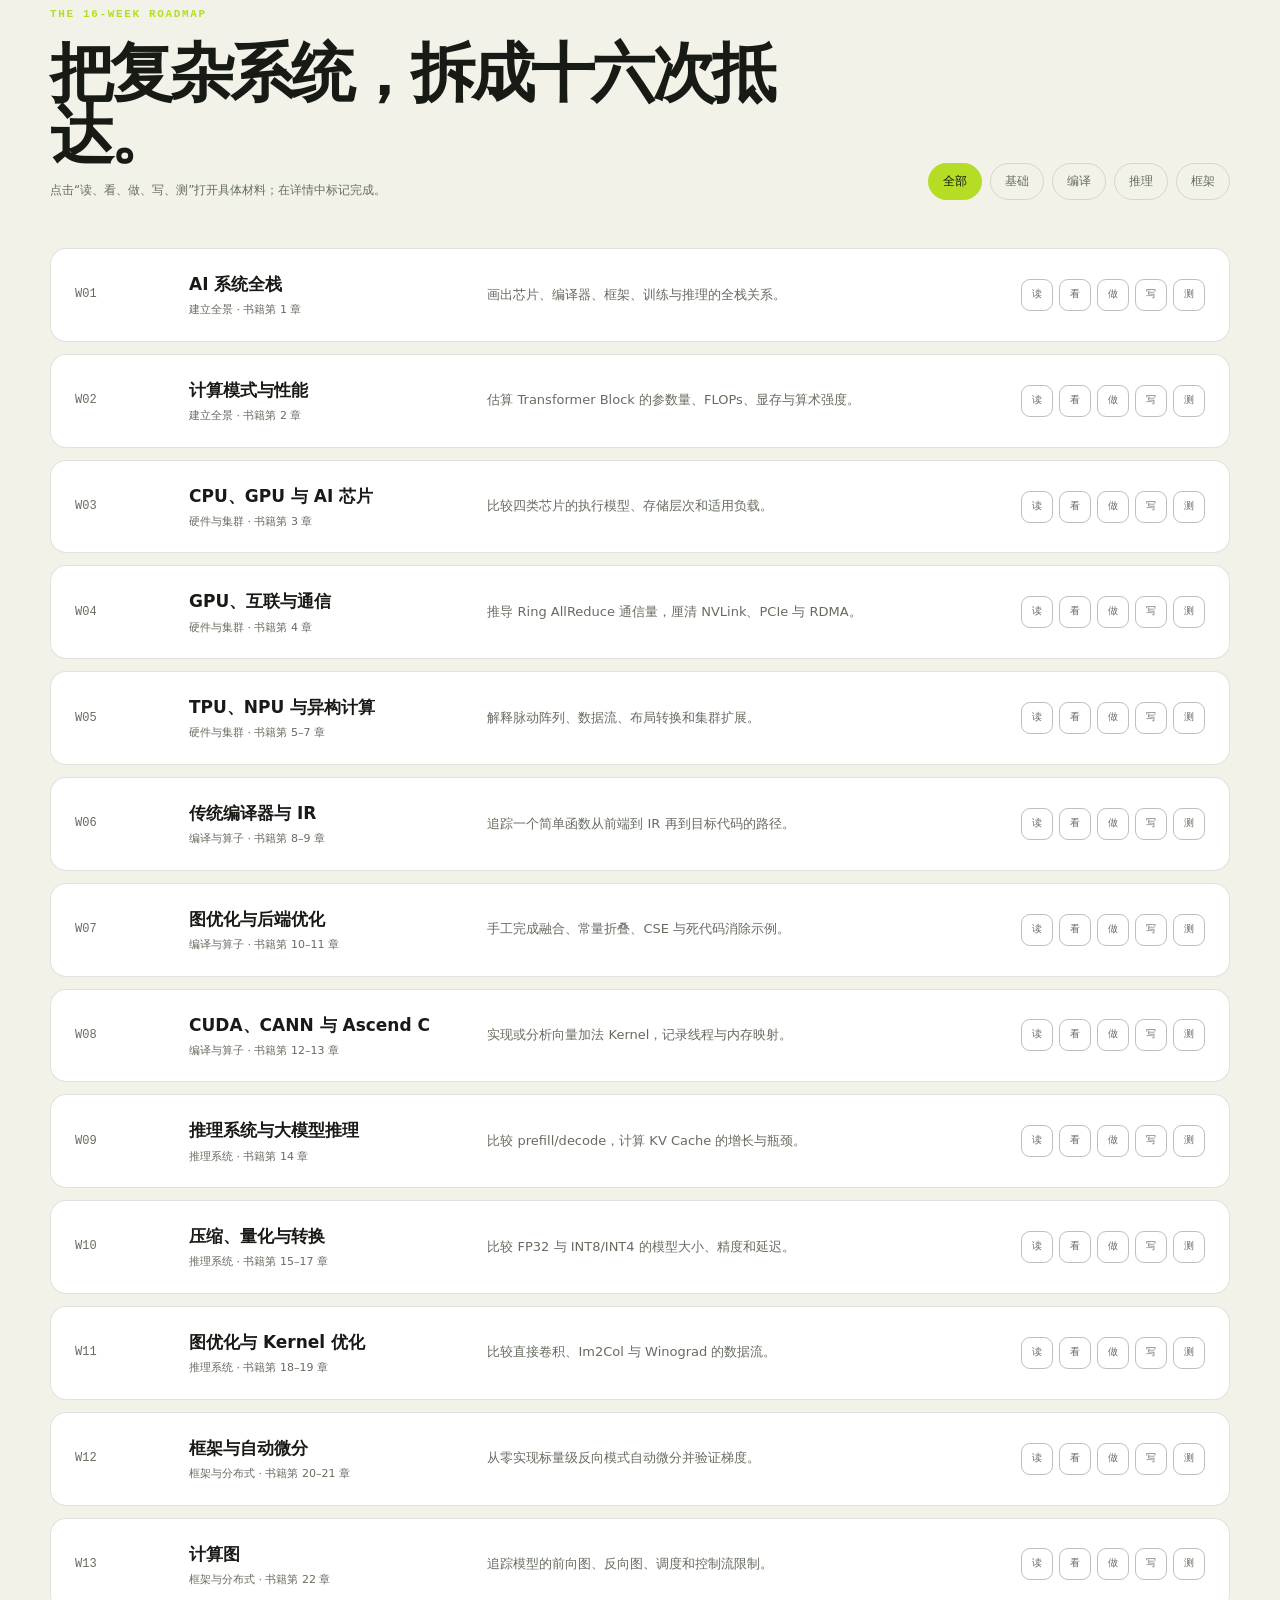
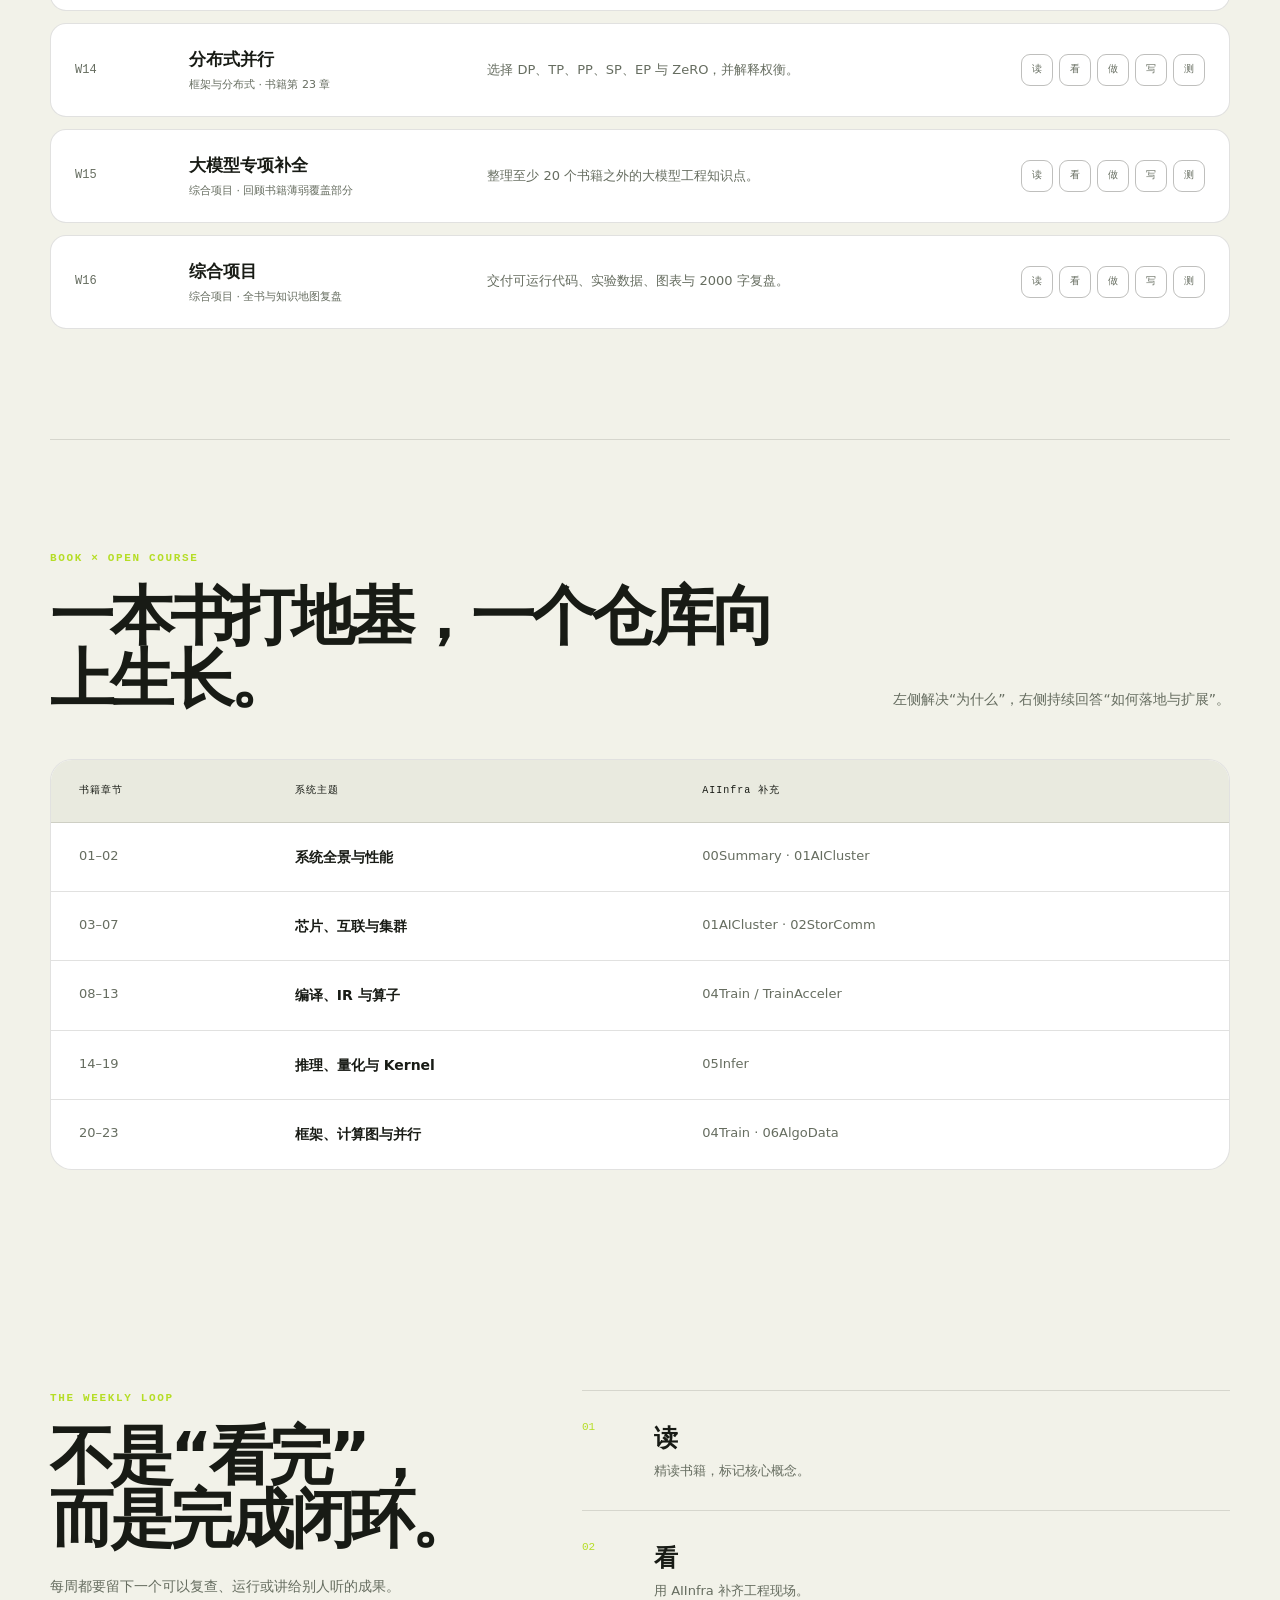
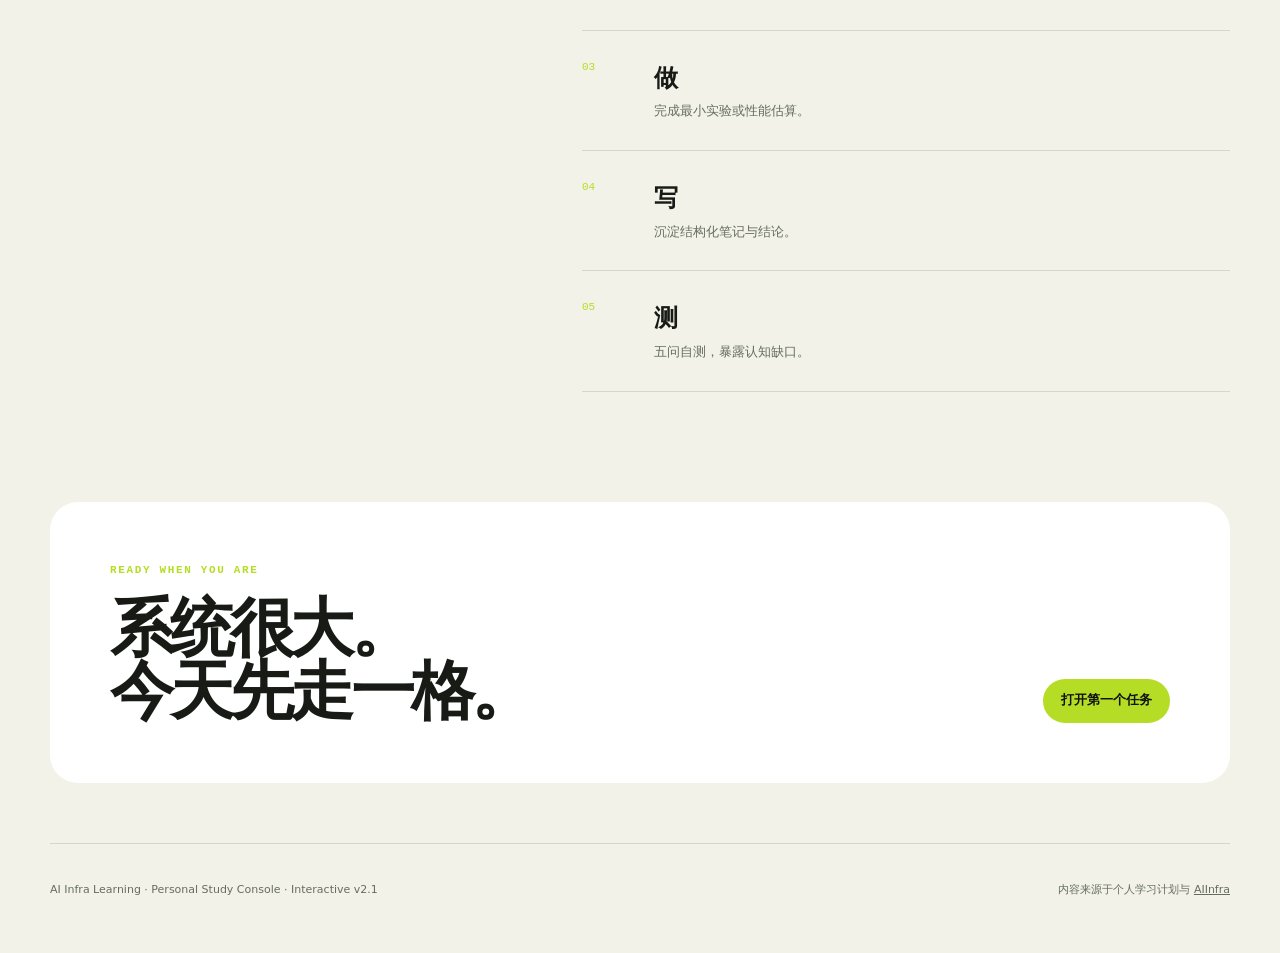
==== commit 08e64bd8: "Bust cached assets for interactive tasks" ====
--- a/index.html
+++ b/index.html
@@ -6,7 +6,7 @@
     <meta name="theme-color" content="#11130f" />
     <meta name="description" content="AI 系统与大模型基础设施的 16 周学习路线、章节映射与进度追踪。" />
     <title>AI Infra Learning · 学习驾驶舱</title>
-    <link rel="stylesheet" href="./styles.css" />
+    <link rel="stylesheet" href="./styles.css?v=20260719-21" />
   </head>
   <body>
     <a class="skip-link" href="#roadmap">跳到学习路线</a>
@@ -68,7 +68,7 @@
           <article class="data-card">
             <div class="card-kicker">LOCAL DATA</div><h3>你的进度，只留在设备上。</h3>
             <p>无需账号或服务器。可导出 JSON 备份，也可在另一台设备导入。</p>
-            <p class="storage-status"><span class="status-dot"></span><strong id="storageStatus">本地保存可用</strong></p>
+            <p class="storage-status"><span class="status-dot"></span><strong id="storageStatus">正在加载交互…</strong></p>
             <div class="data-actions">
               <button class="text-button" id="exportProgress" type="button">导出进度</button>
               <label class="text-button" for="importProgress">导入进度</label><input id="importProgress" type="file" accept="application/json" hidden />
@@ -112,7 +112,7 @@
       <section class="closing shell"><div><p class="eyebrow">READY WHEN YOU ARE</p><h2>系统很大。<br />今天先走一格。</h2></div><a class="button button-primary" href="#roadmap">打开第一个任务</a></section>
     </main>
 
-    <footer class="site-footer shell"><p>AI Infra Learning · Personal Study Console</p><p>内容来源于个人学习计划与 <a href="https://github.com/Infrasys-AI/AIInfra">AIInfra</a></p></footer>
+    <footer class="site-footer shell"><p>AI Infra Learning · Personal Study Console · Interactive v2.1</p><p>内容来源于个人学习计划与 <a href="https://github.com/Infrasys-AI/AIInfra">AIInfra</a></p></footer>
     <div class="task-drawer" id="taskDrawer" hidden aria-hidden="true">
       <button class="task-backdrop" id="taskBackdrop" type="button" aria-label="关闭任务详情"></button>
       <aside class="task-sheet" role="dialog" aria-modal="true" aria-labelledby="taskTitle">
@@ -135,6 +135,6 @@
       </aside>
     </div>
     <div class="toast" id="toast" role="status" aria-live="polite"></div>
-    <script src="./app.js"></script>
+    <script src="./app.js?v=20260719-21"></script>
   </body>
 </html>
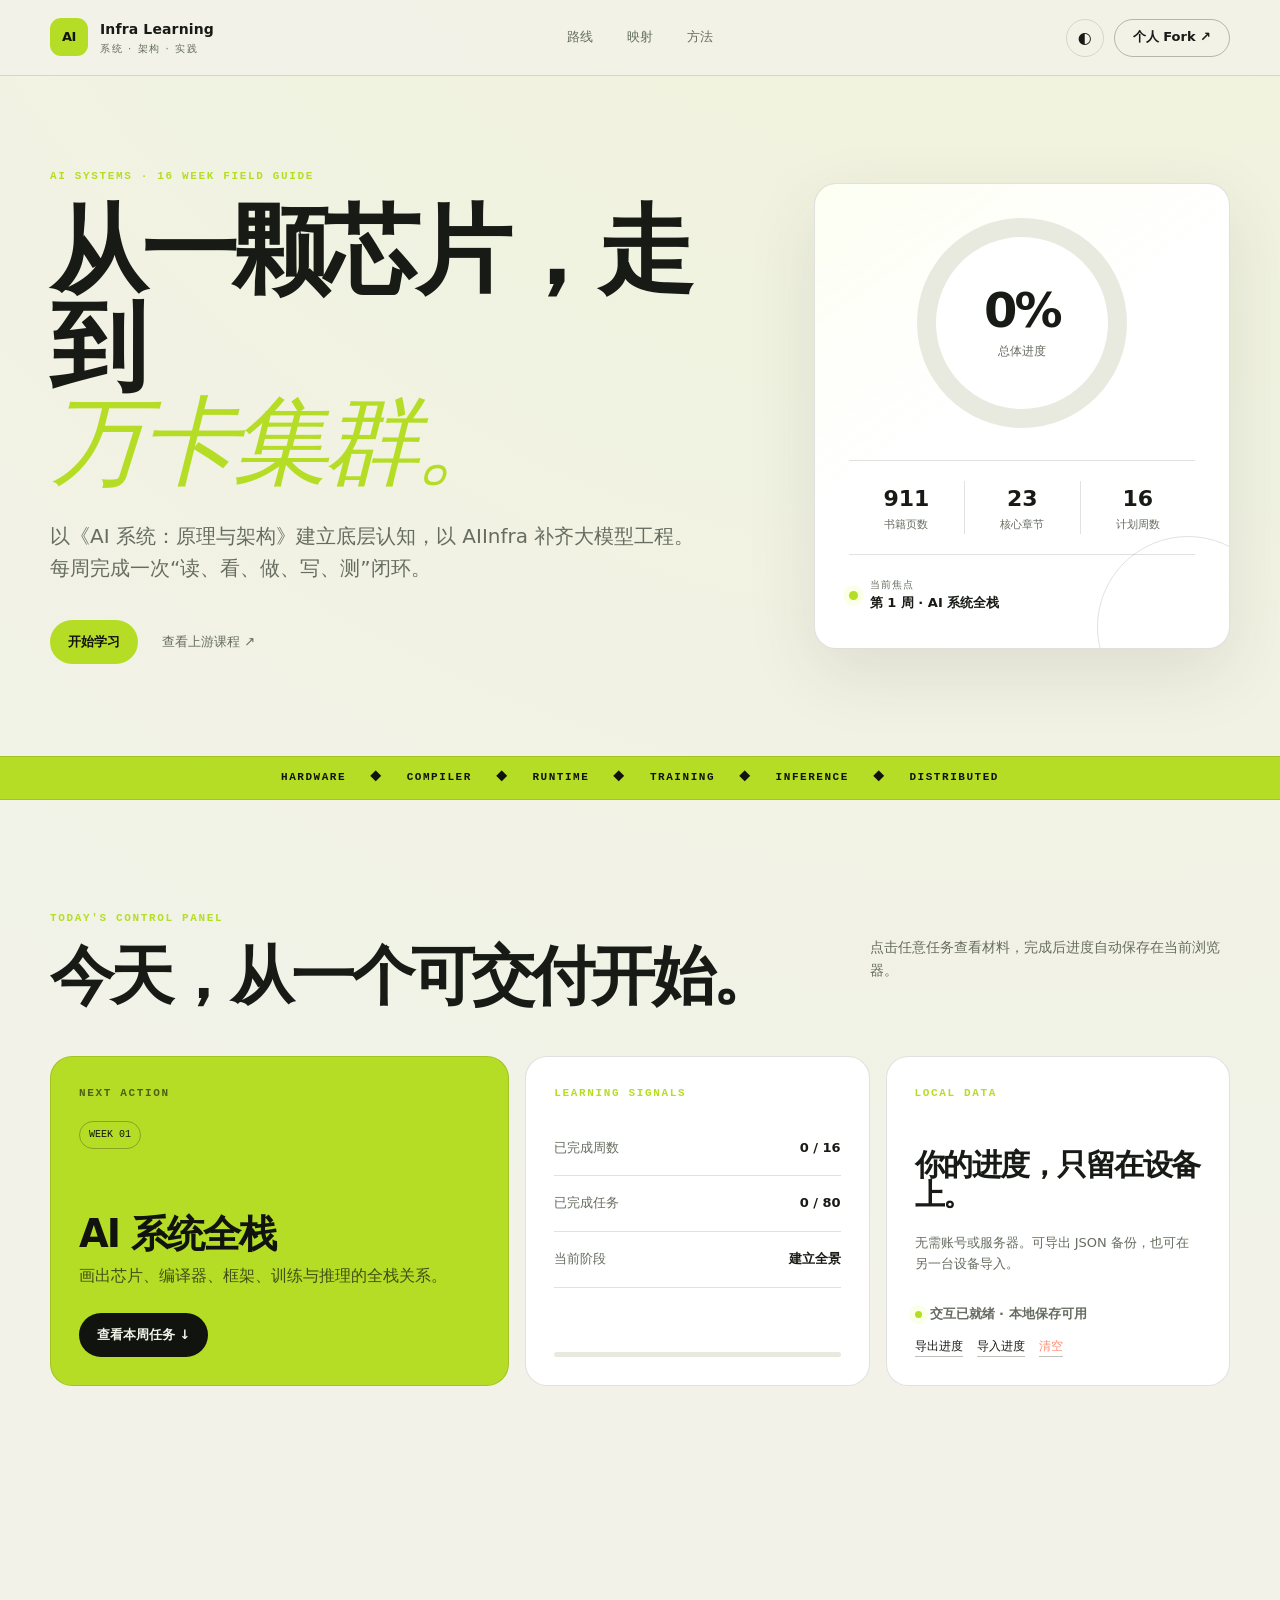
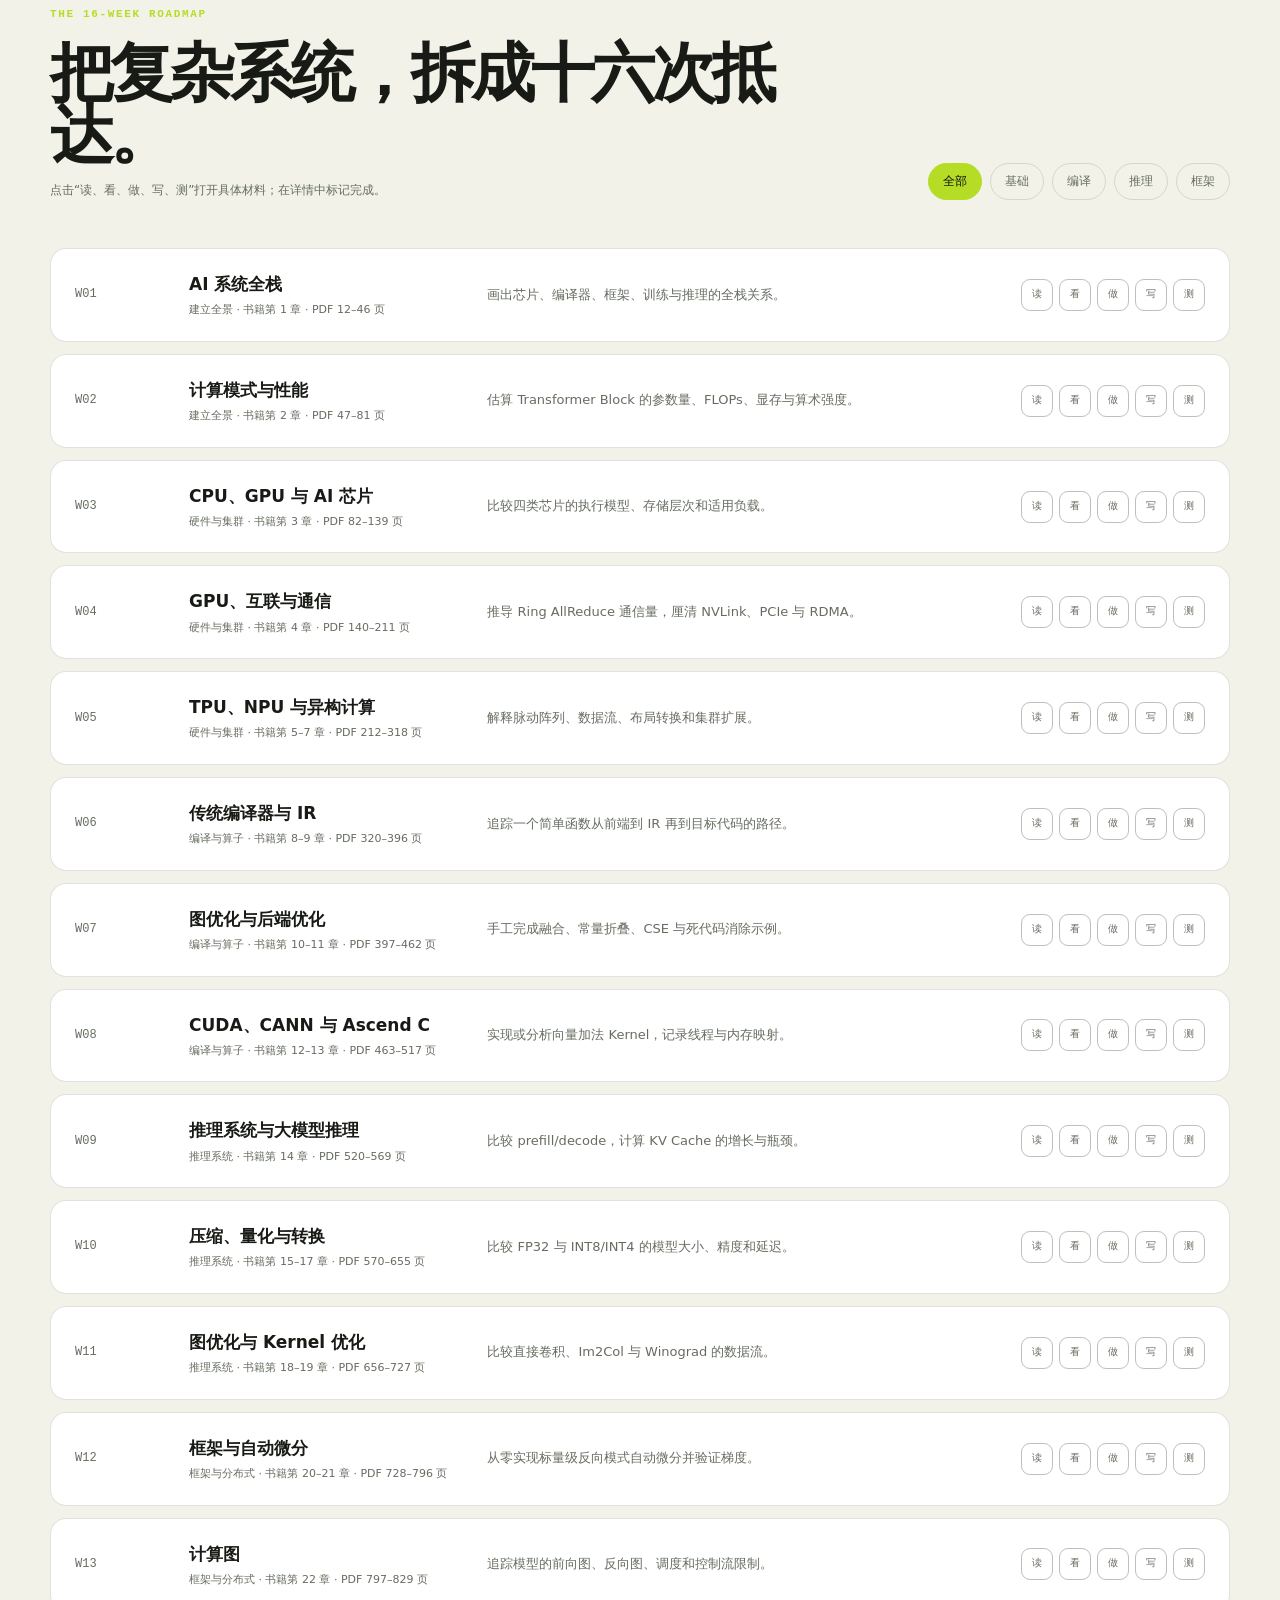
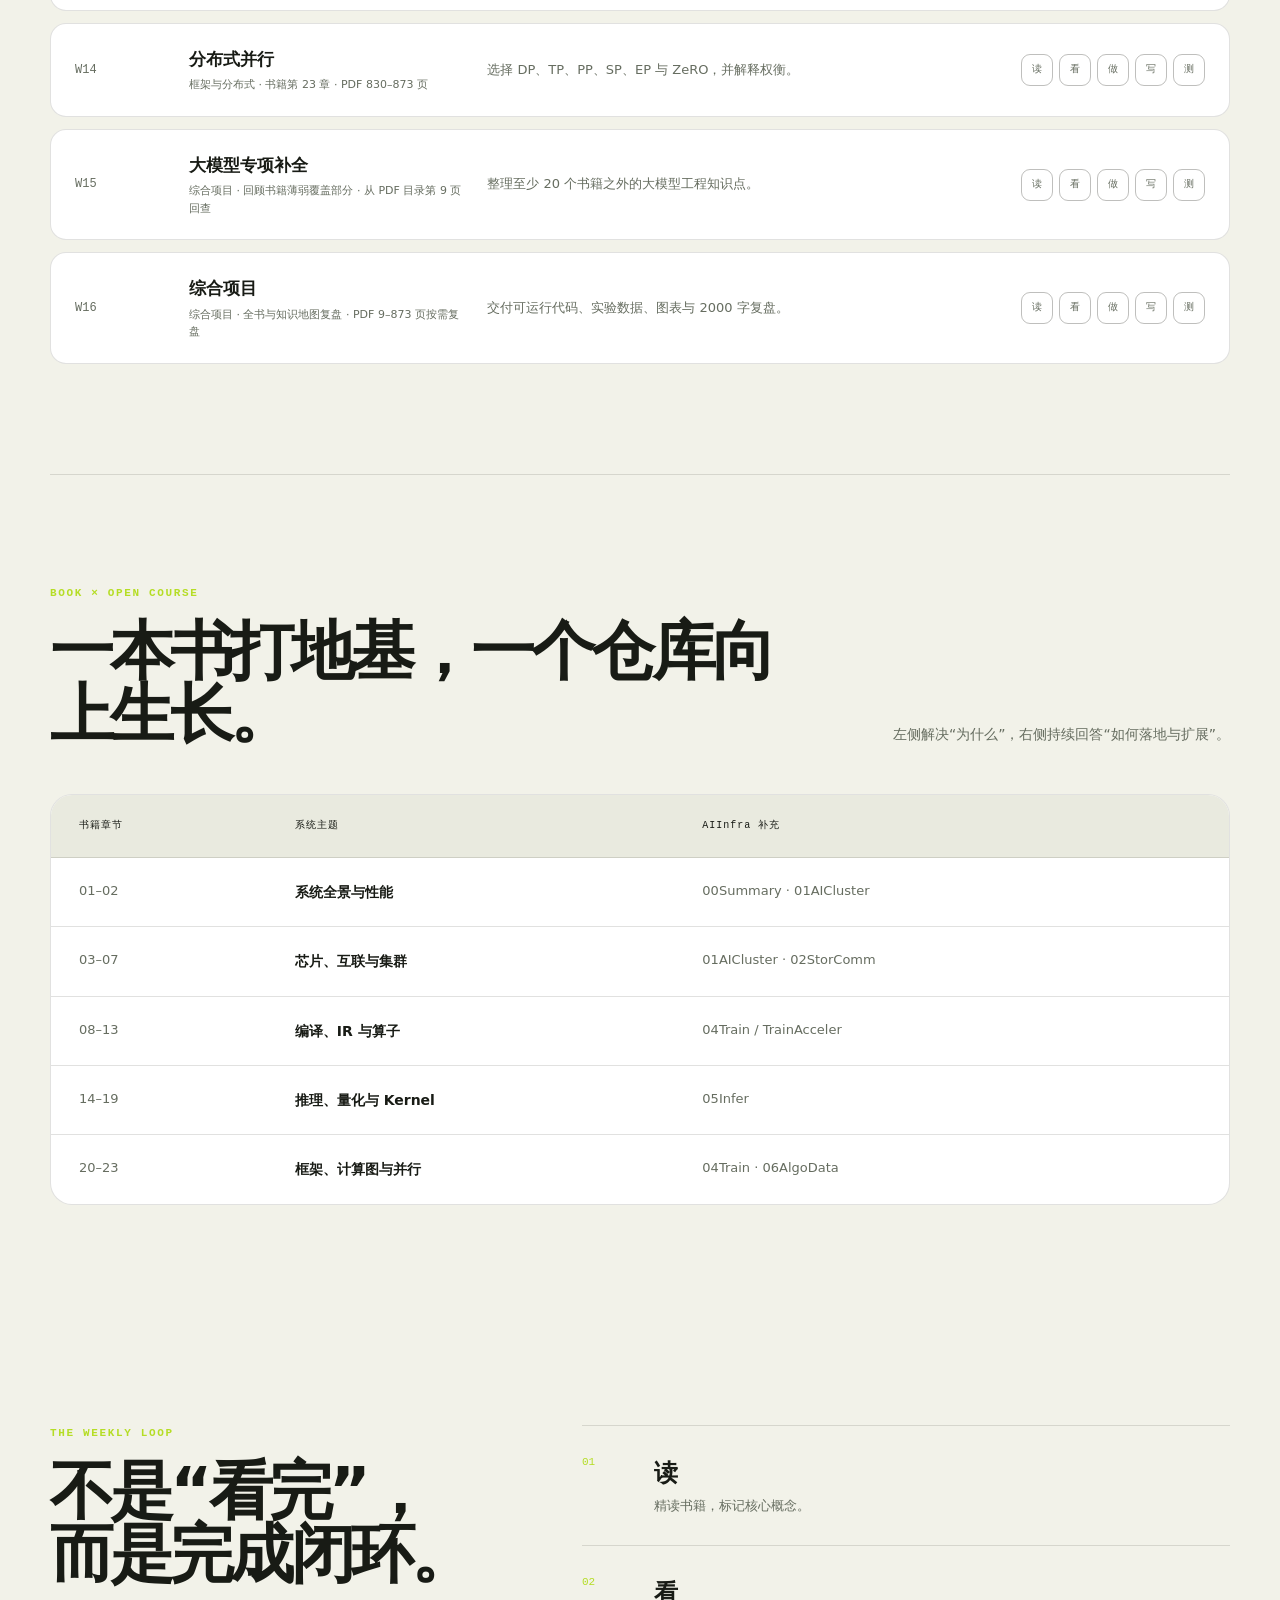
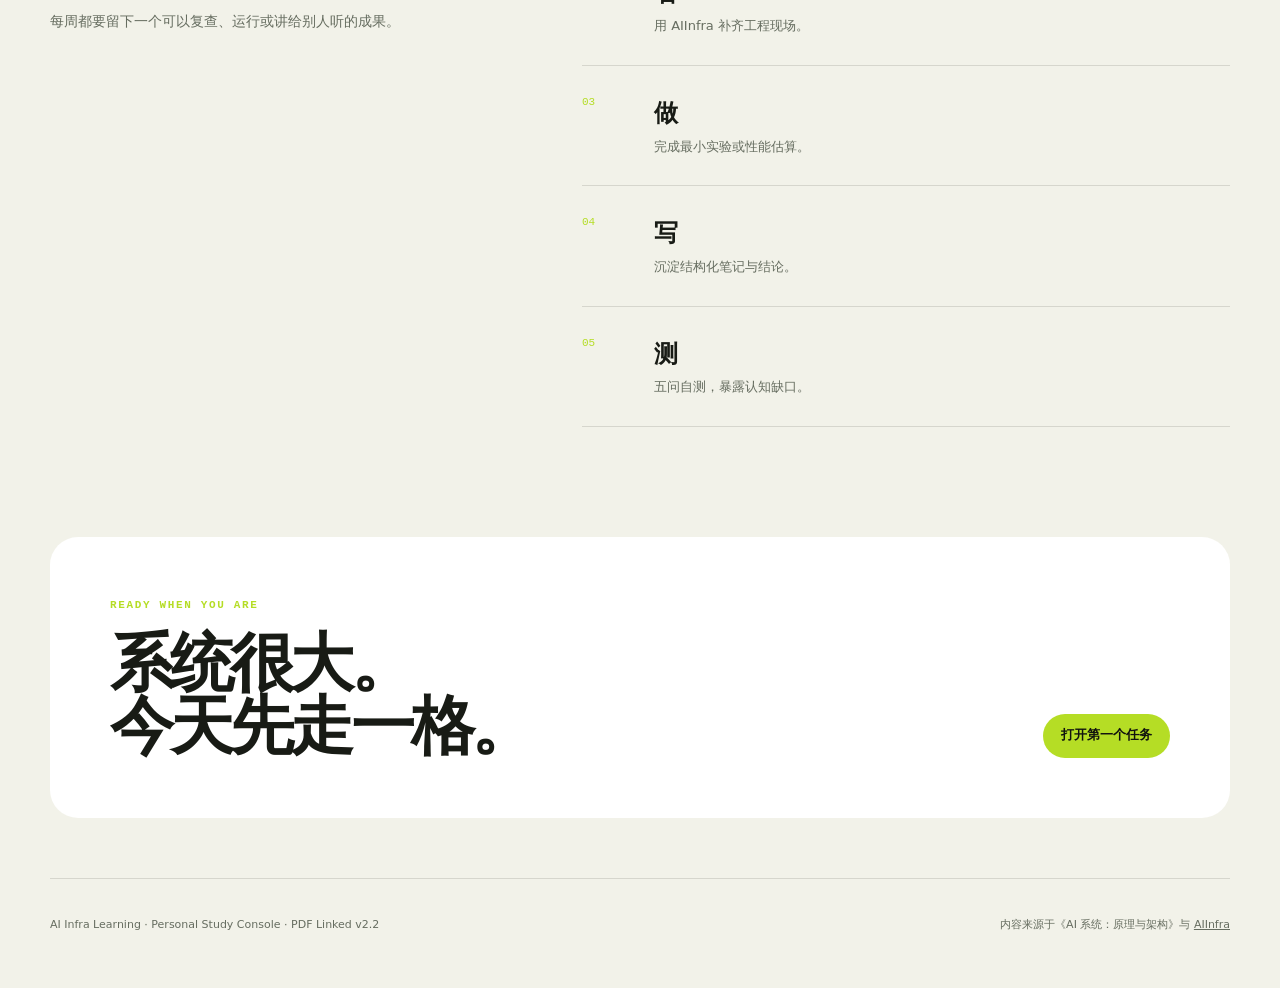
==== commit e80a7479: "Link study plan to PDF chapters" ====
--- a/index.html
+++ b/index.html
@@ -6,7 +6,7 @@
     <meta name="theme-color" content="#11130f" />
     <meta name="description" content="AI 系统与大模型基础设施的 16 周学习路线、章节映射与进度追踪。" />
     <title>AI Infra Learning · 学习驾驶舱</title>
-    <link rel="stylesheet" href="./styles.css?v=20260719-21" />
+    <link rel="stylesheet" href="./styles.css?v=20260719-22" />
   </head>
   <body>
     <a class="skip-link" href="#roadmap">跳到学习路线</a>
@@ -112,7 +112,7 @@
       <section class="closing shell"><div><p class="eyebrow">READY WHEN YOU ARE</p><h2>系统很大。<br />今天先走一格。</h2></div><a class="button button-primary" href="#roadmap">打开第一个任务</a></section>
     </main>
 
-    <footer class="site-footer shell"><p>AI Infra Learning · Personal Study Console · Interactive v2.1</p><p>内容来源于个人学习计划与 <a href="https://github.com/Infrasys-AI/AIInfra">AIInfra</a></p></footer>
+    <footer class="site-footer shell"><p>AI Infra Learning · Personal Study Console · PDF Linked v2.2</p><p>内容来源于《AI 系统：原理与架构》与 <a href="https://github.com/Infrasys-AI/AIInfra">AIInfra</a></p></footer>
     <div class="task-drawer" id="taskDrawer" hidden aria-hidden="true">
       <button class="task-backdrop" id="taskBackdrop" type="button" aria-label="关闭任务详情"></button>
       <aside class="task-sheet" role="dialog" aria-modal="true" aria-labelledby="taskTitle">
@@ -135,6 +135,6 @@
       </aside>
     </div>
     <div class="toast" id="toast" role="status" aria-live="polite"></div>
-    <script src="./app.js?v=20260719-21"></script>
+    <script src="./app.js?v=20260719-22"></script>
   </body>
 </html>
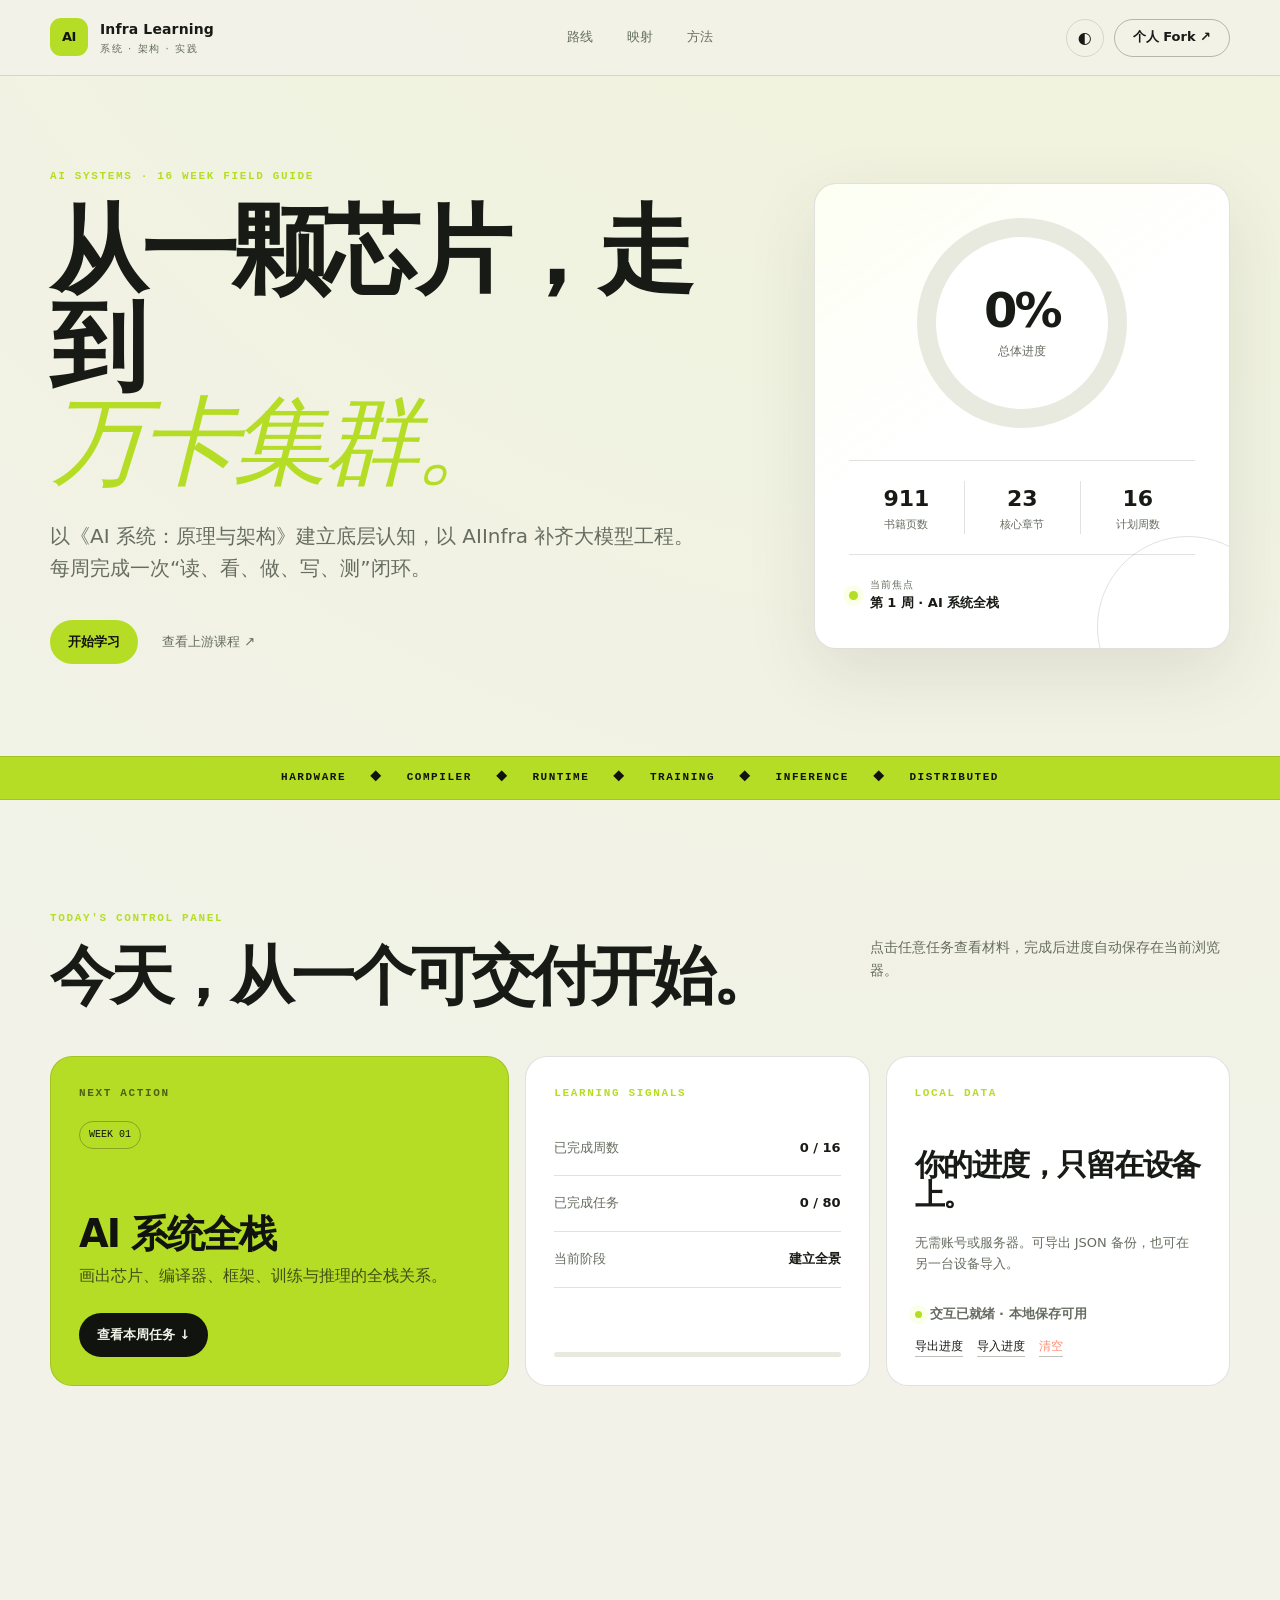
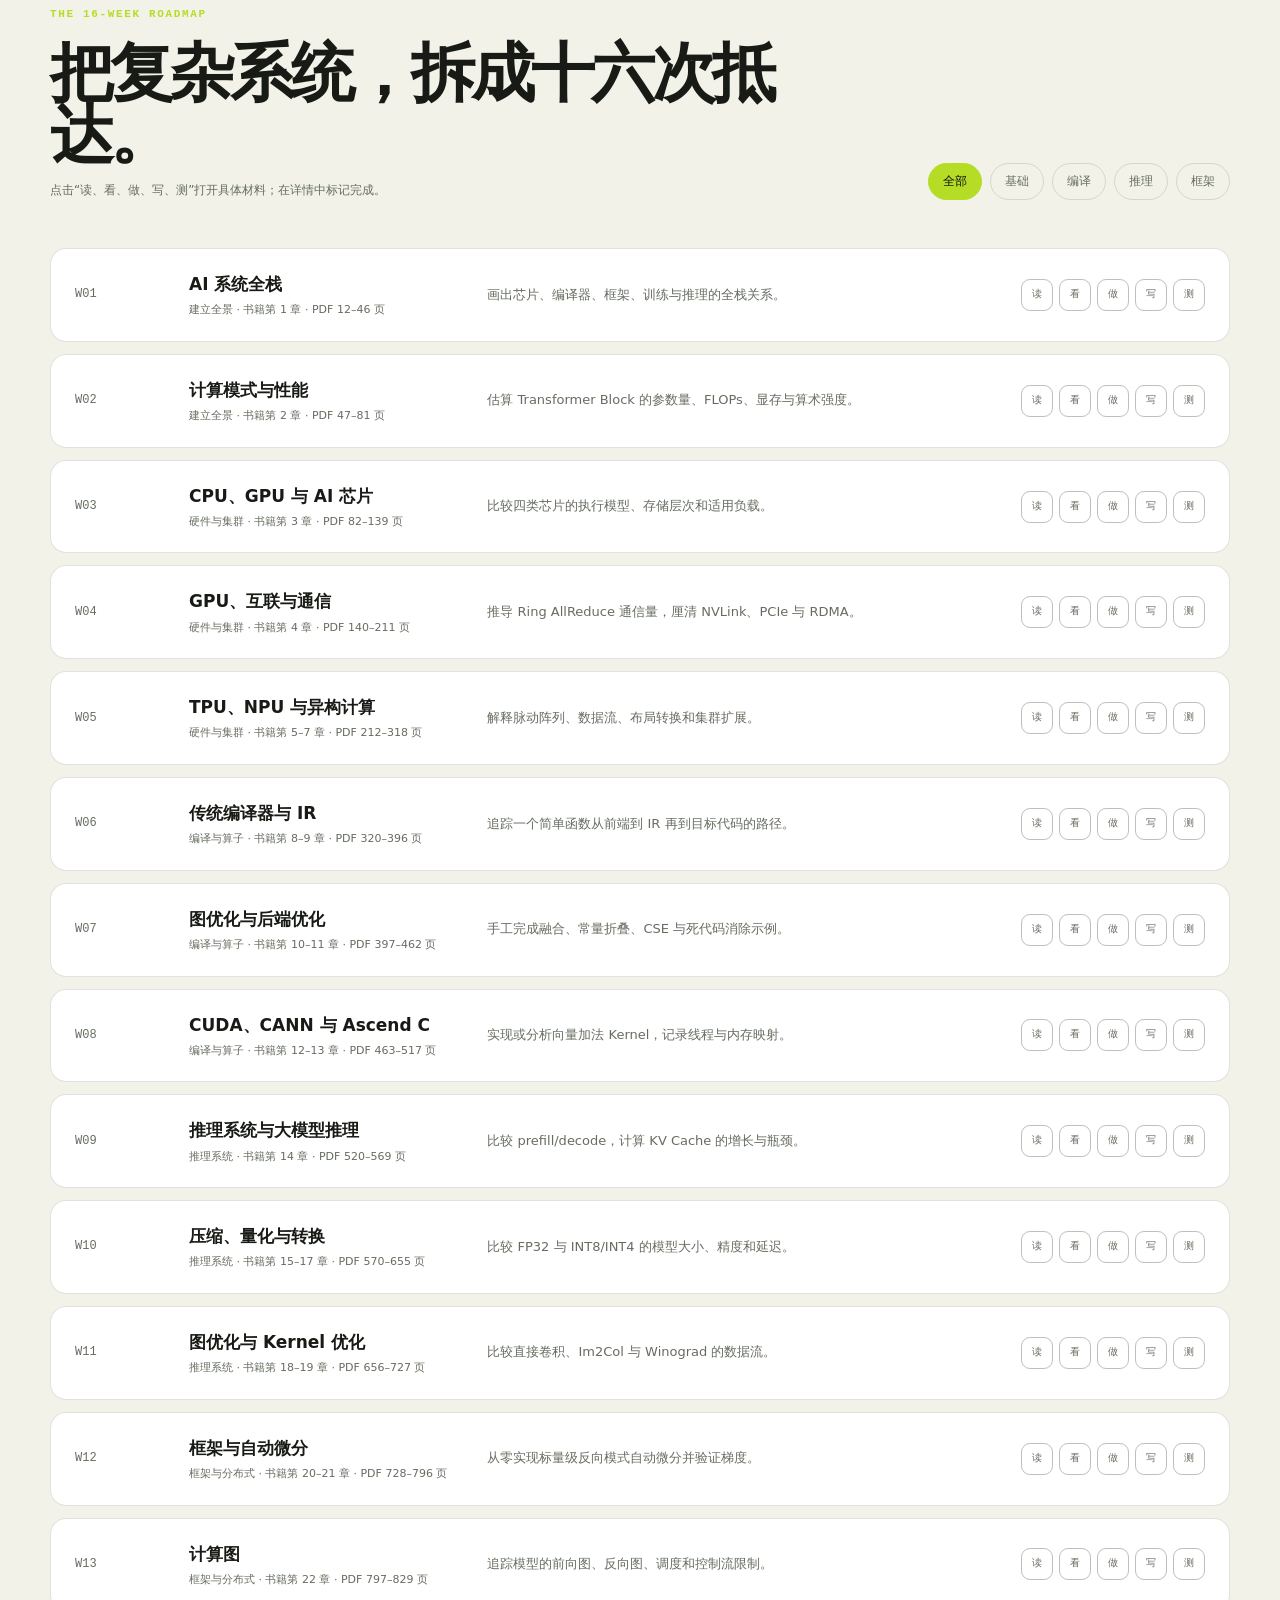
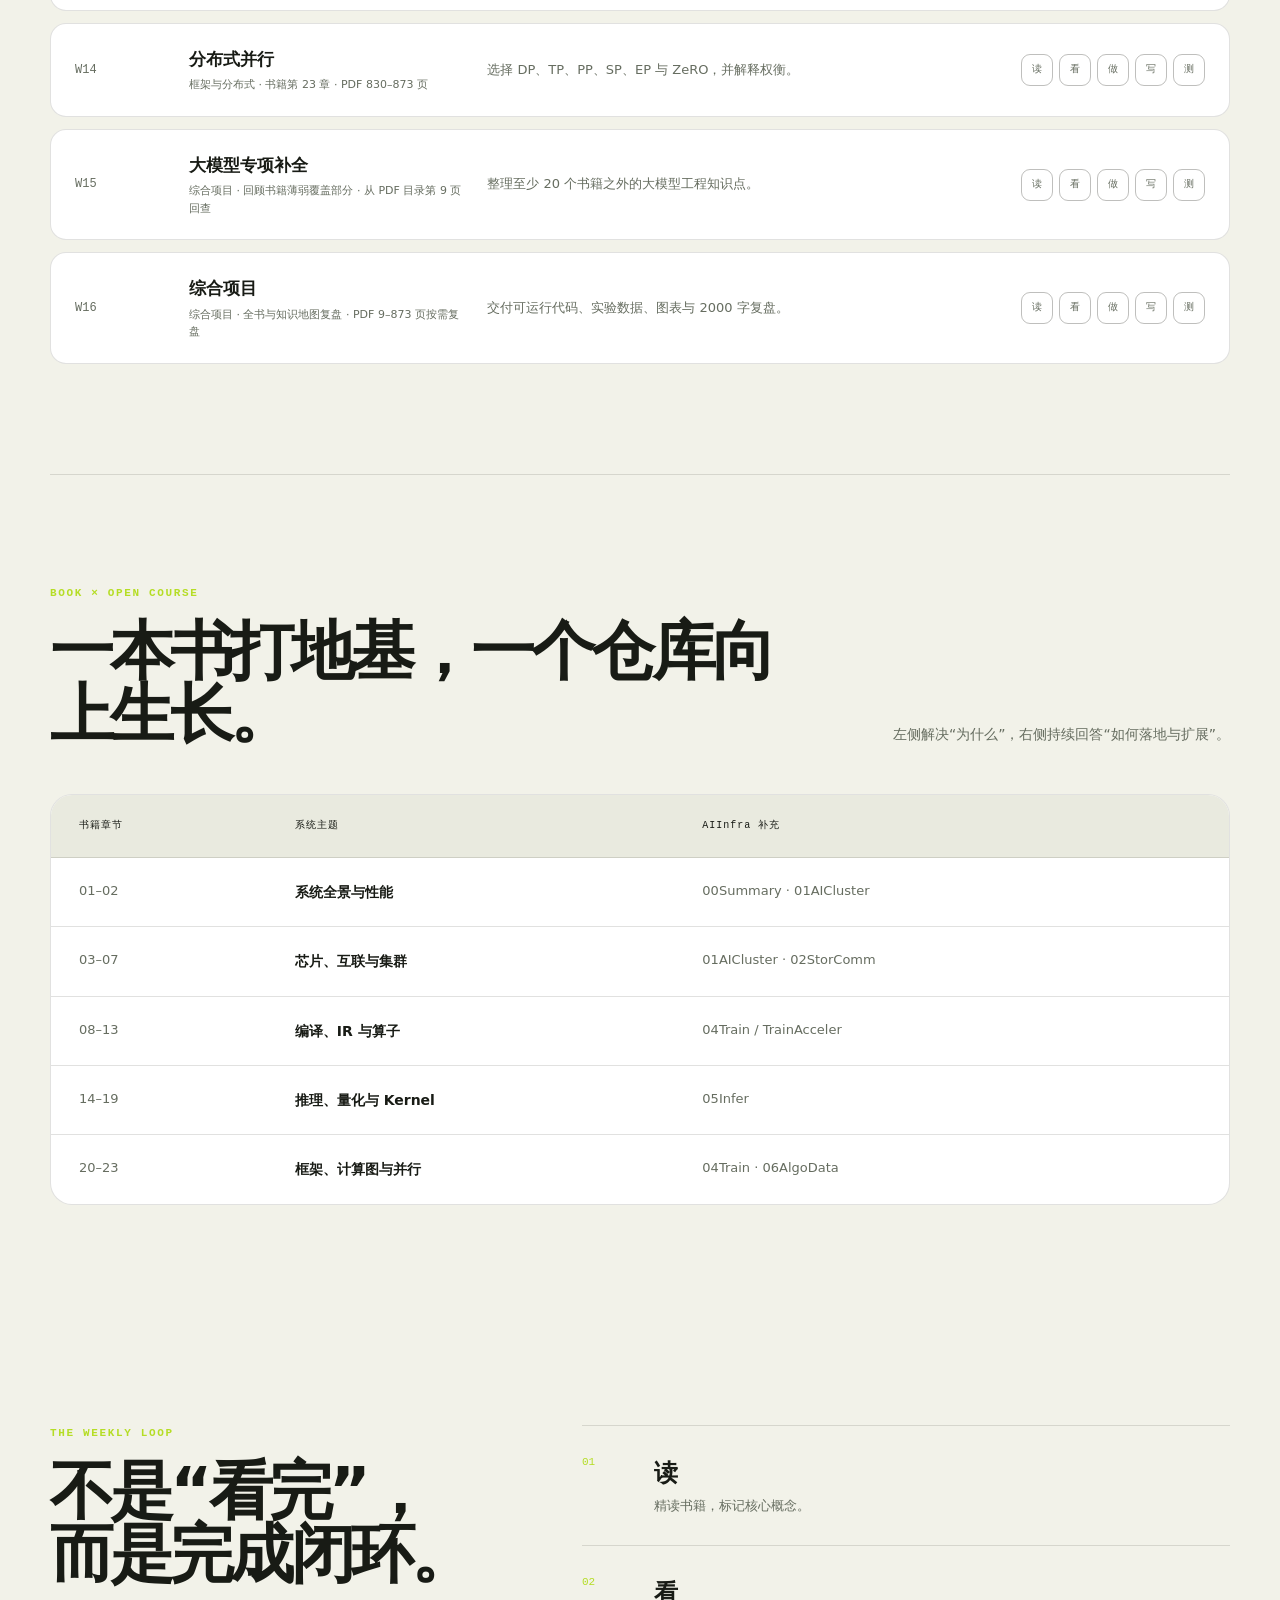
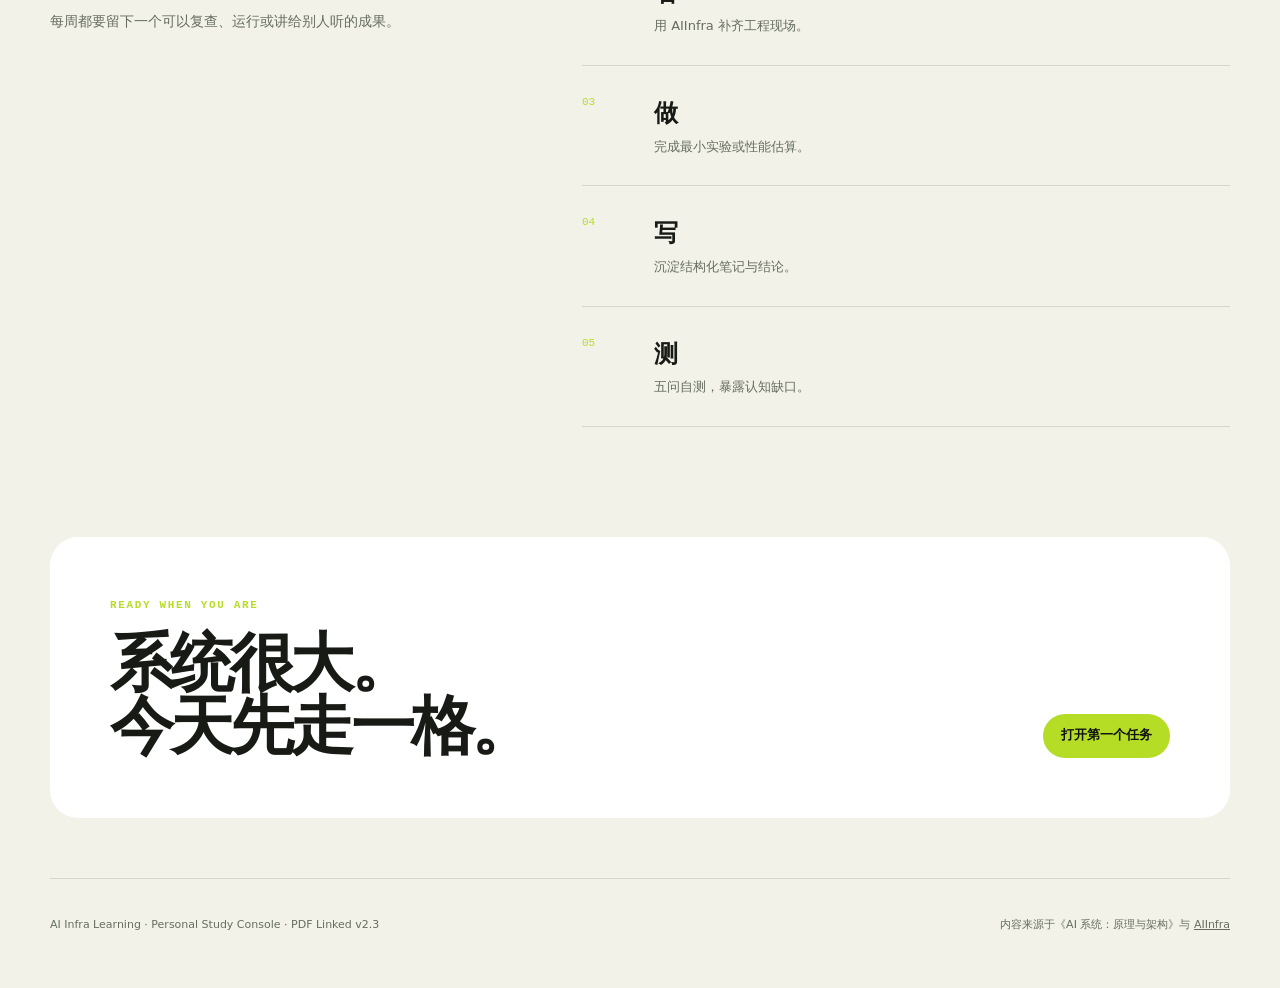
==== commit bb1c4059: "Use stable PDF release asset name" ====
--- a/index.html
+++ b/index.html
@@ -6,7 +6,7 @@
     <meta name="theme-color" content="#11130f" />
     <meta name="description" content="AI 系统与大模型基础设施的 16 周学习路线、章节映射与进度追踪。" />
     <title>AI Infra Learning · 学习驾驶舱</title>
-    <link rel="stylesheet" href="./styles.css?v=20260719-22" />
+    <link rel="stylesheet" href="./styles.css?v=20260719-23" />
   </head>
   <body>
     <a class="skip-link" href="#roadmap">跳到学习路线</a>
@@ -112,7 +112,7 @@
       <section class="closing shell"><div><p class="eyebrow">READY WHEN YOU ARE</p><h2>系统很大。<br />今天先走一格。</h2></div><a class="button button-primary" href="#roadmap">打开第一个任务</a></section>
     </main>
 
-    <footer class="site-footer shell"><p>AI Infra Learning · Personal Study Console · PDF Linked v2.2</p><p>内容来源于《AI 系统：原理与架构》与 <a href="https://github.com/Infrasys-AI/AIInfra">AIInfra</a></p></footer>
+    <footer class="site-footer shell"><p>AI Infra Learning · Personal Study Console · PDF Linked v2.3</p><p>内容来源于《AI 系统：原理与架构》与 <a href="https://github.com/Infrasys-AI/AIInfra">AIInfra</a></p></footer>
     <div class="task-drawer" id="taskDrawer" hidden aria-hidden="true">
       <button class="task-backdrop" id="taskBackdrop" type="button" aria-label="关闭任务详情"></button>
       <aside class="task-sheet" role="dialog" aria-modal="true" aria-labelledby="taskTitle">
@@ -135,6 +135,6 @@
       </aside>
     </div>
     <div class="toast" id="toast" role="status" aria-live="polite"></div>
-    <script src="./app.js?v=20260719-22"></script>
+    <script src="./app.js?v=20260719-23"></script>
   </body>
 </html>
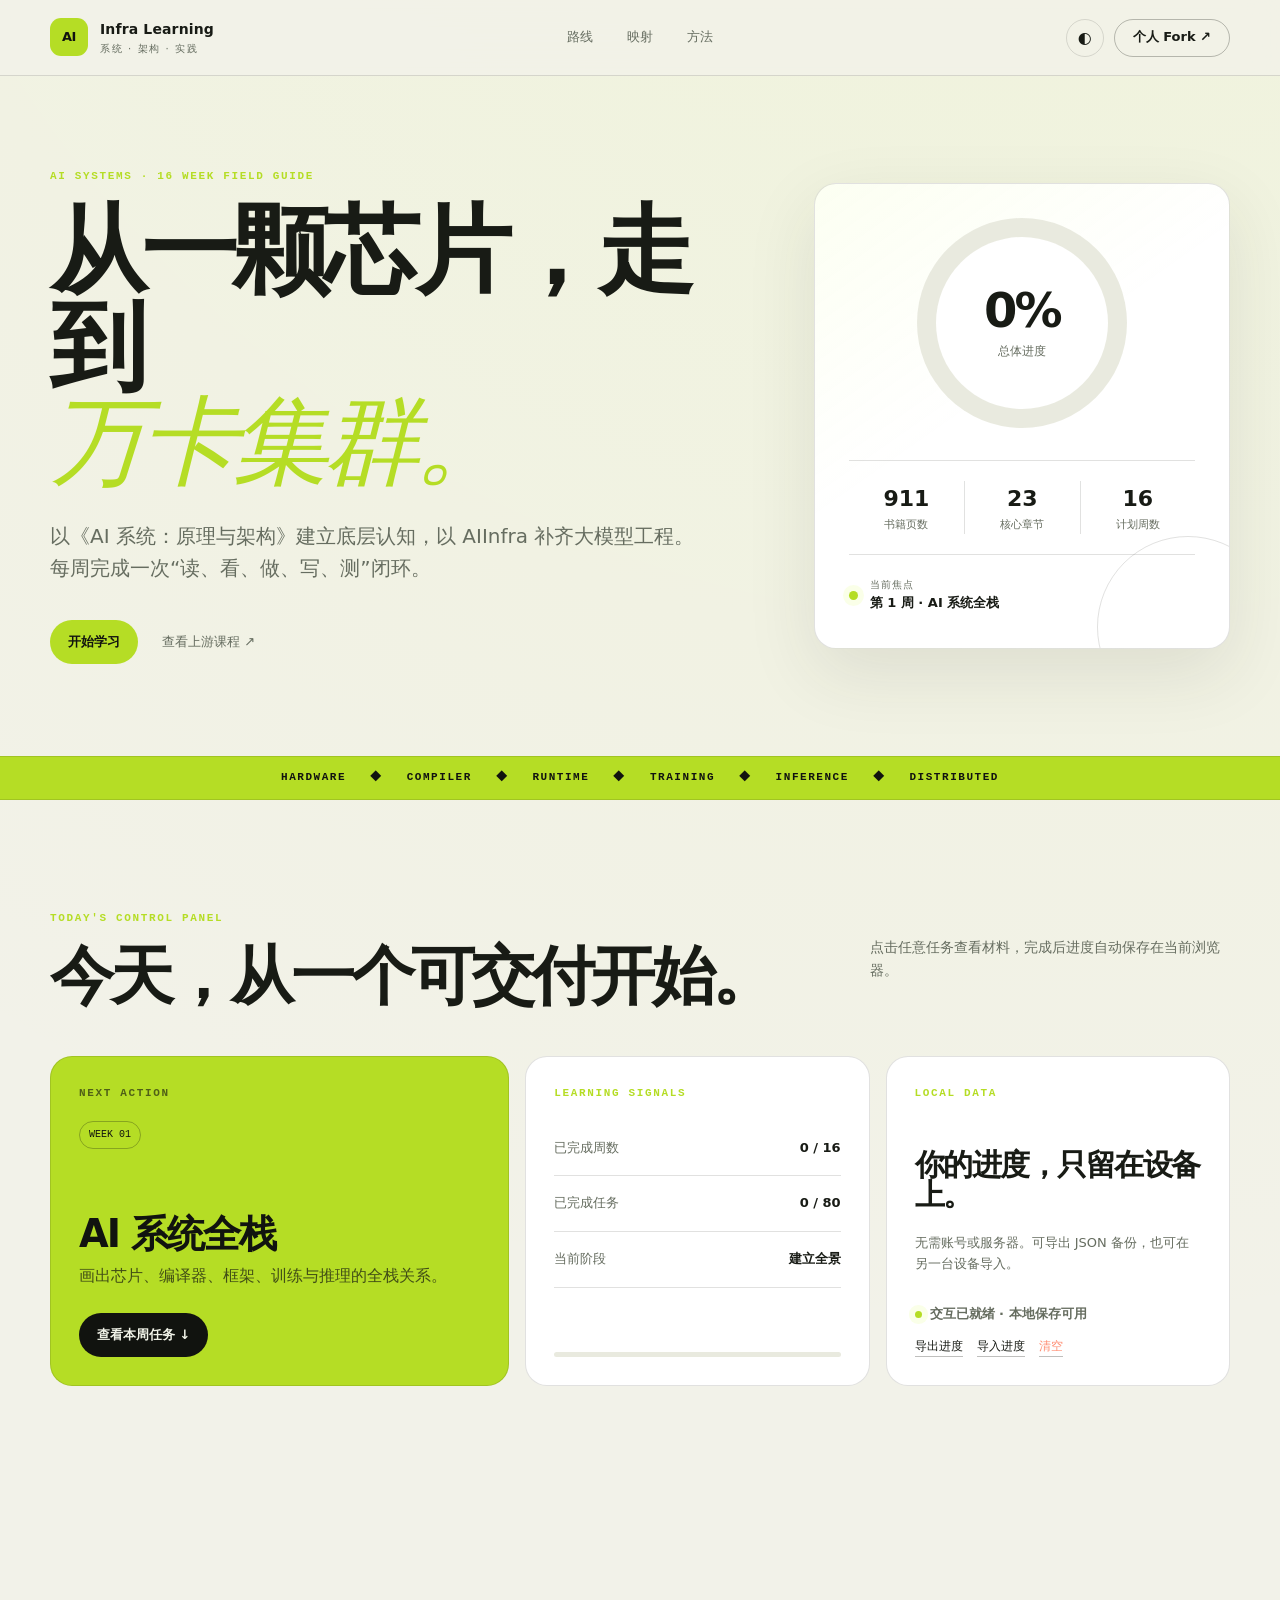
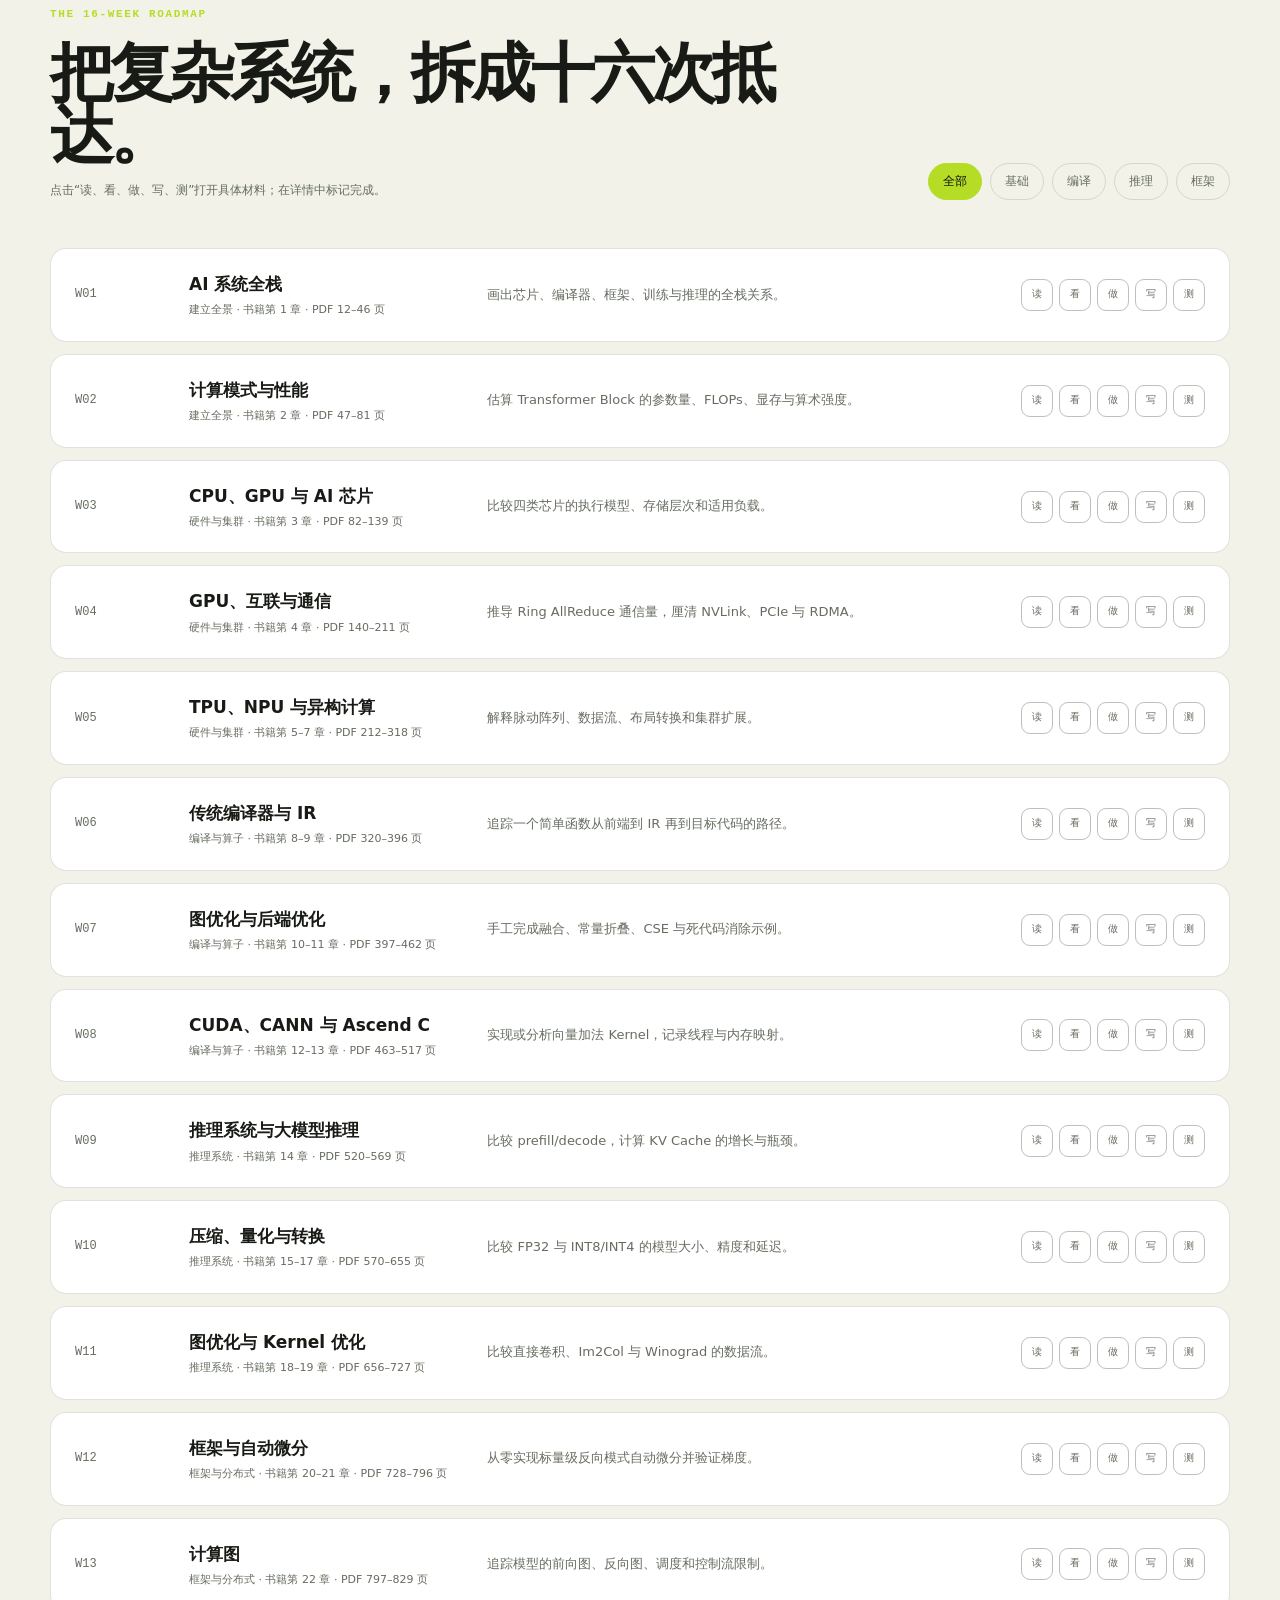
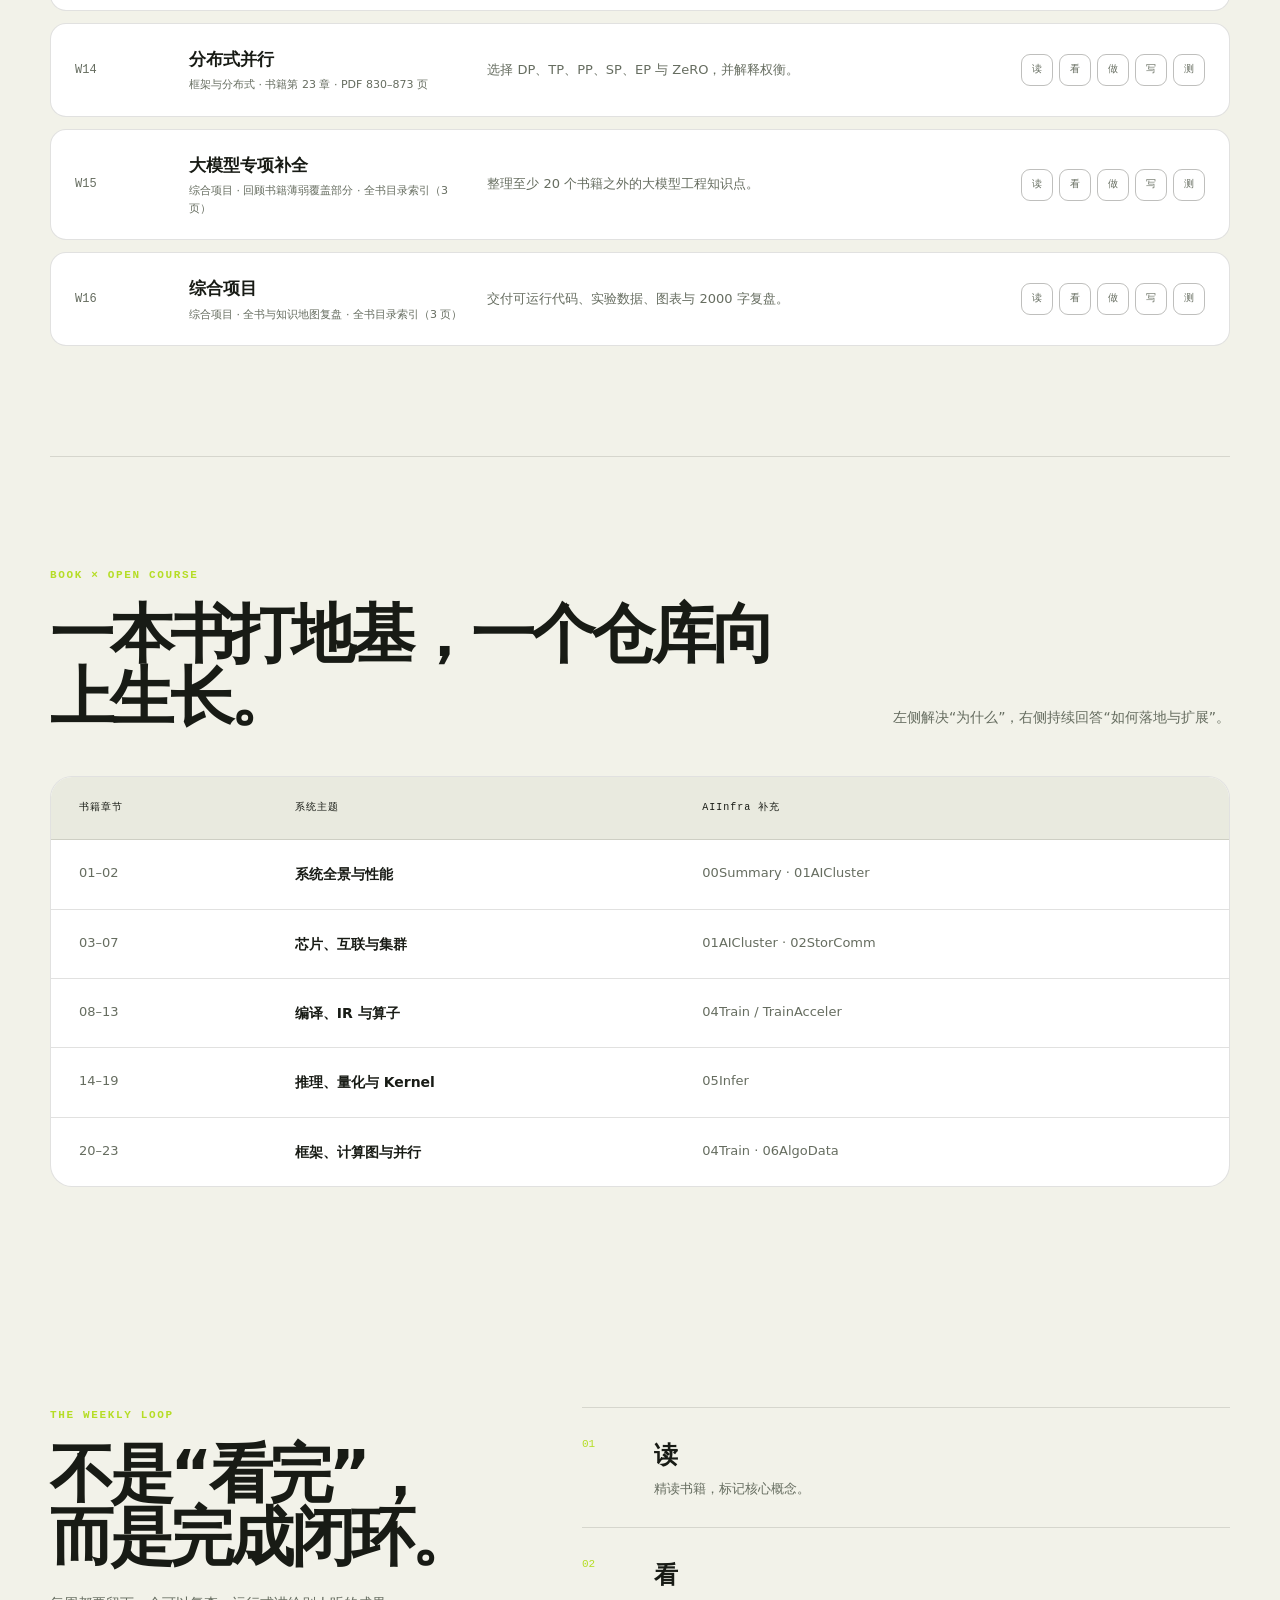
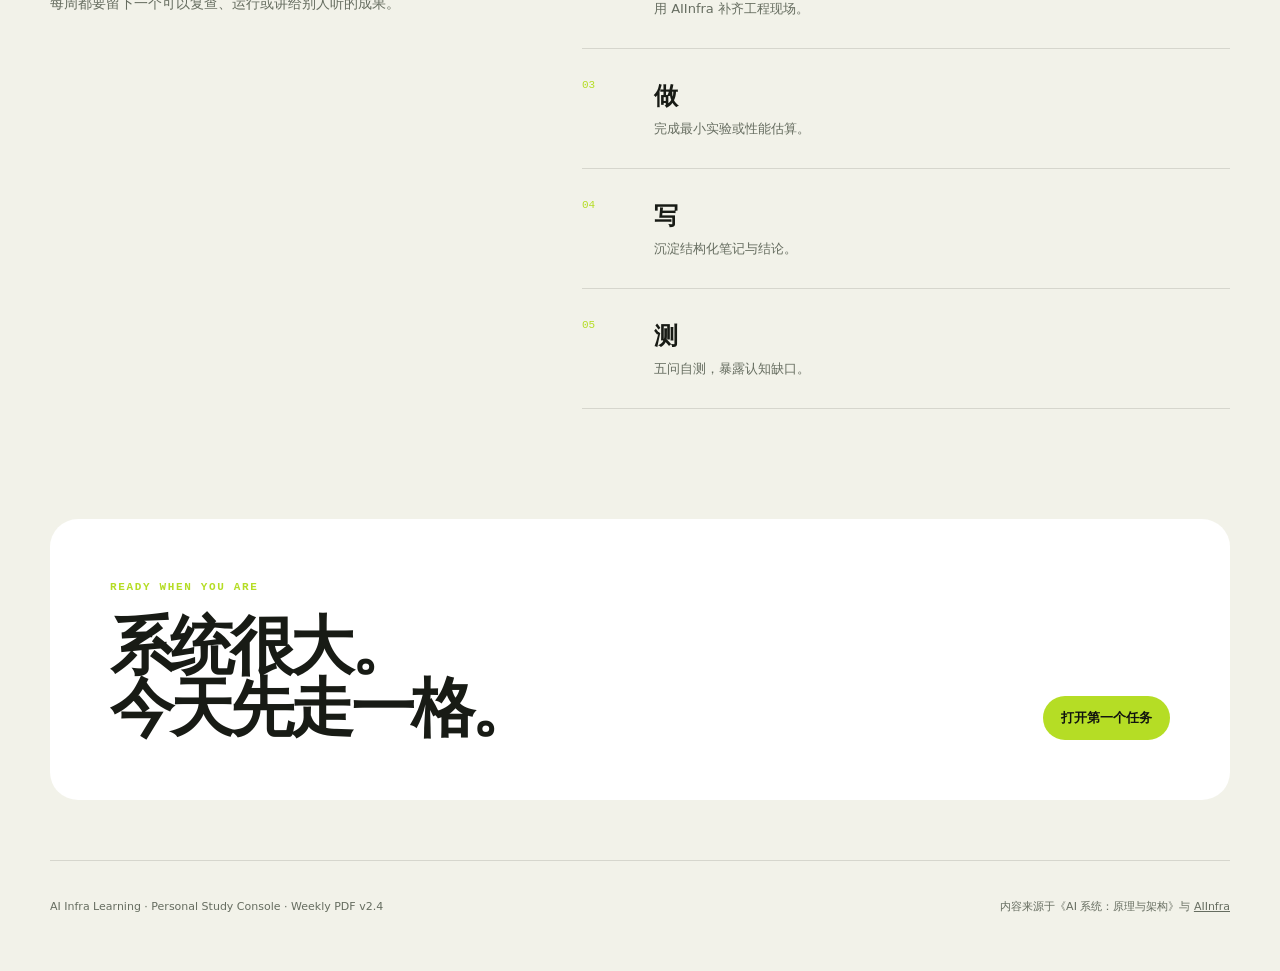
==== commit 6489c501: "Add weekly PDF reader" ====
--- a/index.html
+++ b/index.html
@@ -6,7 +6,7 @@
     <meta name="theme-color" content="#11130f" />
     <meta name="description" content="AI 系统与大模型基础设施的 16 周学习路线、章节映射与进度追踪。" />
     <title>AI Infra Learning · 学习驾驶舱</title>
-    <link rel="stylesheet" href="./styles.css?v=20260719-23" />
+    <link rel="stylesheet" href="./styles.css?v=20260719-24" />
   </head>
   <body>
     <a class="skip-link" href="#roadmap">跳到学习路线</a>
@@ -112,7 +112,7 @@
       <section class="closing shell"><div><p class="eyebrow">READY WHEN YOU ARE</p><h2>系统很大。<br />今天先走一格。</h2></div><a class="button button-primary" href="#roadmap">打开第一个任务</a></section>
     </main>
 
-    <footer class="site-footer shell"><p>AI Infra Learning · Personal Study Console · PDF Linked v2.3</p><p>内容来源于《AI 系统：原理与架构》与 <a href="https://github.com/Infrasys-AI/AIInfra">AIInfra</a></p></footer>
+    <footer class="site-footer shell"><p>AI Infra Learning · Personal Study Console · Weekly PDF v2.4</p><p>内容来源于《AI 系统：原理与架构》与 <a href="https://github.com/Infrasys-AI/AIInfra">AIInfra</a></p></footer>
     <div class="task-drawer" id="taskDrawer" hidden aria-hidden="true">
       <button class="task-backdrop" id="taskBackdrop" type="button" aria-label="关闭任务详情"></button>
       <aside class="task-sheet" role="dialog" aria-modal="true" aria-labelledby="taskTitle">
@@ -135,6 +135,6 @@
       </aside>
     </div>
     <div class="toast" id="toast" role="status" aria-live="polite"></div>
-    <script src="./app.js?v=20260719-23"></script>
+    <script src="./app.js?v=20260719-24"></script>
   </body>
 </html>
--- a/styles.css
+++ b/styles.css
@@ -210,6 +210,19 @@
 .toast { position: fixed; right: 24px; bottom: 24px; z-index: 50; max-width: min(360px, calc(100vw - 48px)); padding: 12px 16px; border: 1px solid var(--line-strong); border-radius: 12px; background: var(--surface); box-shadow: var(--shadow); opacity: 0; transform: translateY(12px); pointer-events: none; transition: opacity 180ms ease, transform 180ms ease; font-size: 12px; }
 .toast.is-visible { opacity: 1; transform: translateY(0); }
 
+.reader-page { min-height: 100vh; background: var(--bg); }
+.reader-header { display: flex; align-items: center; justify-content: space-between; min-height: 76px; border-bottom: 1px solid var(--line); }
+.reader-main { padding-block: 38px 50px; }
+.reader-heading { display: flex; align-items: end; justify-content: space-between; gap: 30px; margin-bottom: 24px; }
+.reader-heading h1 { margin: 6px 0 10px; font-size: clamp(38px, 6vw, 68px); letter-spacing: -0.055em; line-height: 0.98; }
+.reader-heading p:last-child { margin: 0; color: var(--muted); }
+.reader-select-label { display: grid; gap: 8px; min-width: min(320px, 100%); color: var(--muted); font-size: 10px; font-weight: 800; letter-spacing: 0.08em; }
+.reader-select-label select { width: 100%; min-height: 46px; padding: 0 40px 0 14px; border: 1px solid var(--line-strong); border-radius: 12px; background: var(--surface); color: var(--text); font: inherit; letter-spacing: 0; }
+.reader-frame-wrap { height: calc(100vh - 270px); min-height: 620px; border: 1px solid var(--line-strong); border-radius: 18px; background: #fff; box-shadow: var(--shadow); overflow: hidden; }
+.reader-frame-wrap iframe { width: 100%; height: 100%; border: 0; background: #fff; }
+.reader-nav { display: flex; align-items: center; justify-content: space-between; gap: 16px; padding-top: 22px; }
+.reader-nav [aria-disabled="true"] { opacity: 0.4; pointer-events: none; }
+
 @media (max-width: 960px) {
   .site-header { grid-template-columns: 1fr auto; }
   .site-nav { display: none; }
@@ -248,6 +261,12 @@
   .task-sheet-header { padding: 18px 20px; }
   .task-sheet-content { padding: 30px 20px 42px; }
   .task-sheet-footer { padding: 16px 20px 20px; }
+  .reader-header { min-height: 66px; }
+  .reader-page .button-ghost { display: inline-flex; }
+  .reader-heading { align-items: stretch; flex-direction: column; }
+  .reader-frame-wrap { height: 72vh; min-height: 500px; border-radius: 12px; }
+  .reader-nav { align-items: stretch; flex-direction: column; }
+  .reader-nav .button, .reader-nav .text-link { justify-content: center; text-align: center; }
 }
 
 @keyframes ticker { to { transform: translateX(-38%); } }
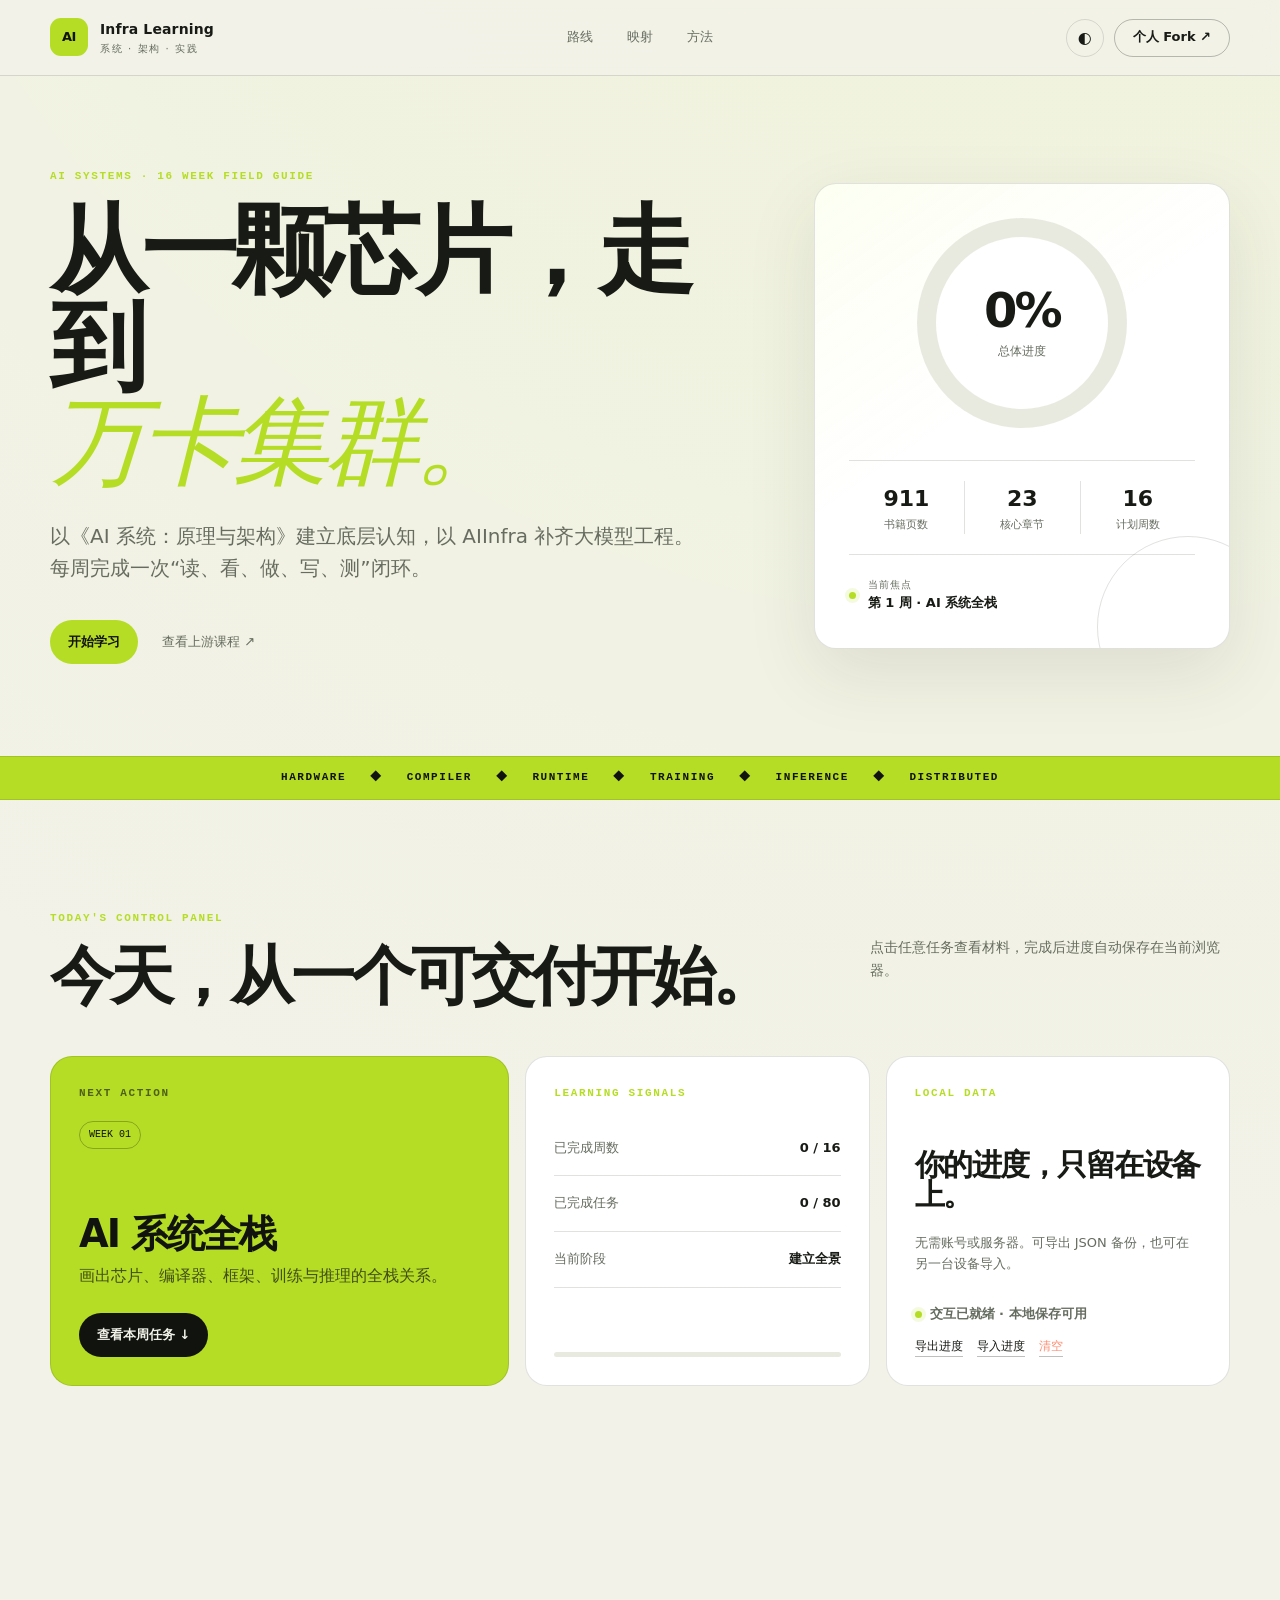
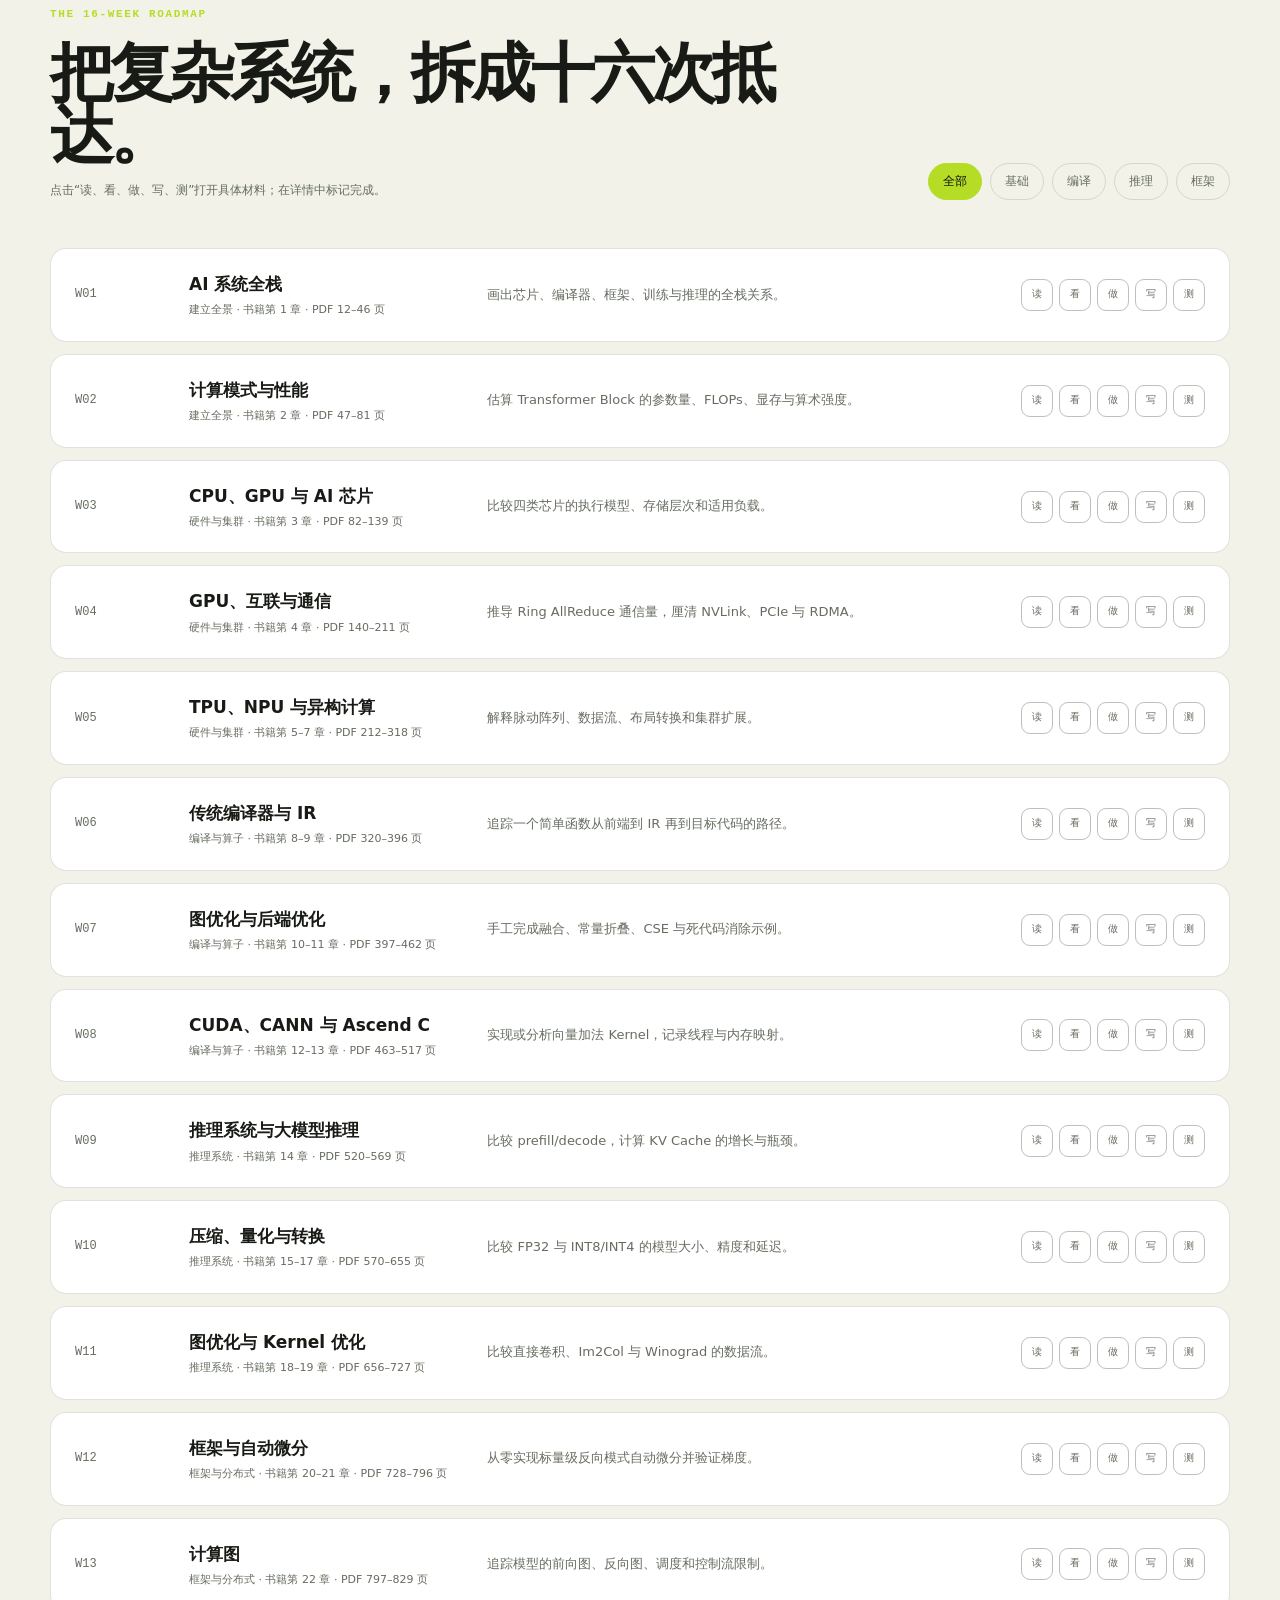
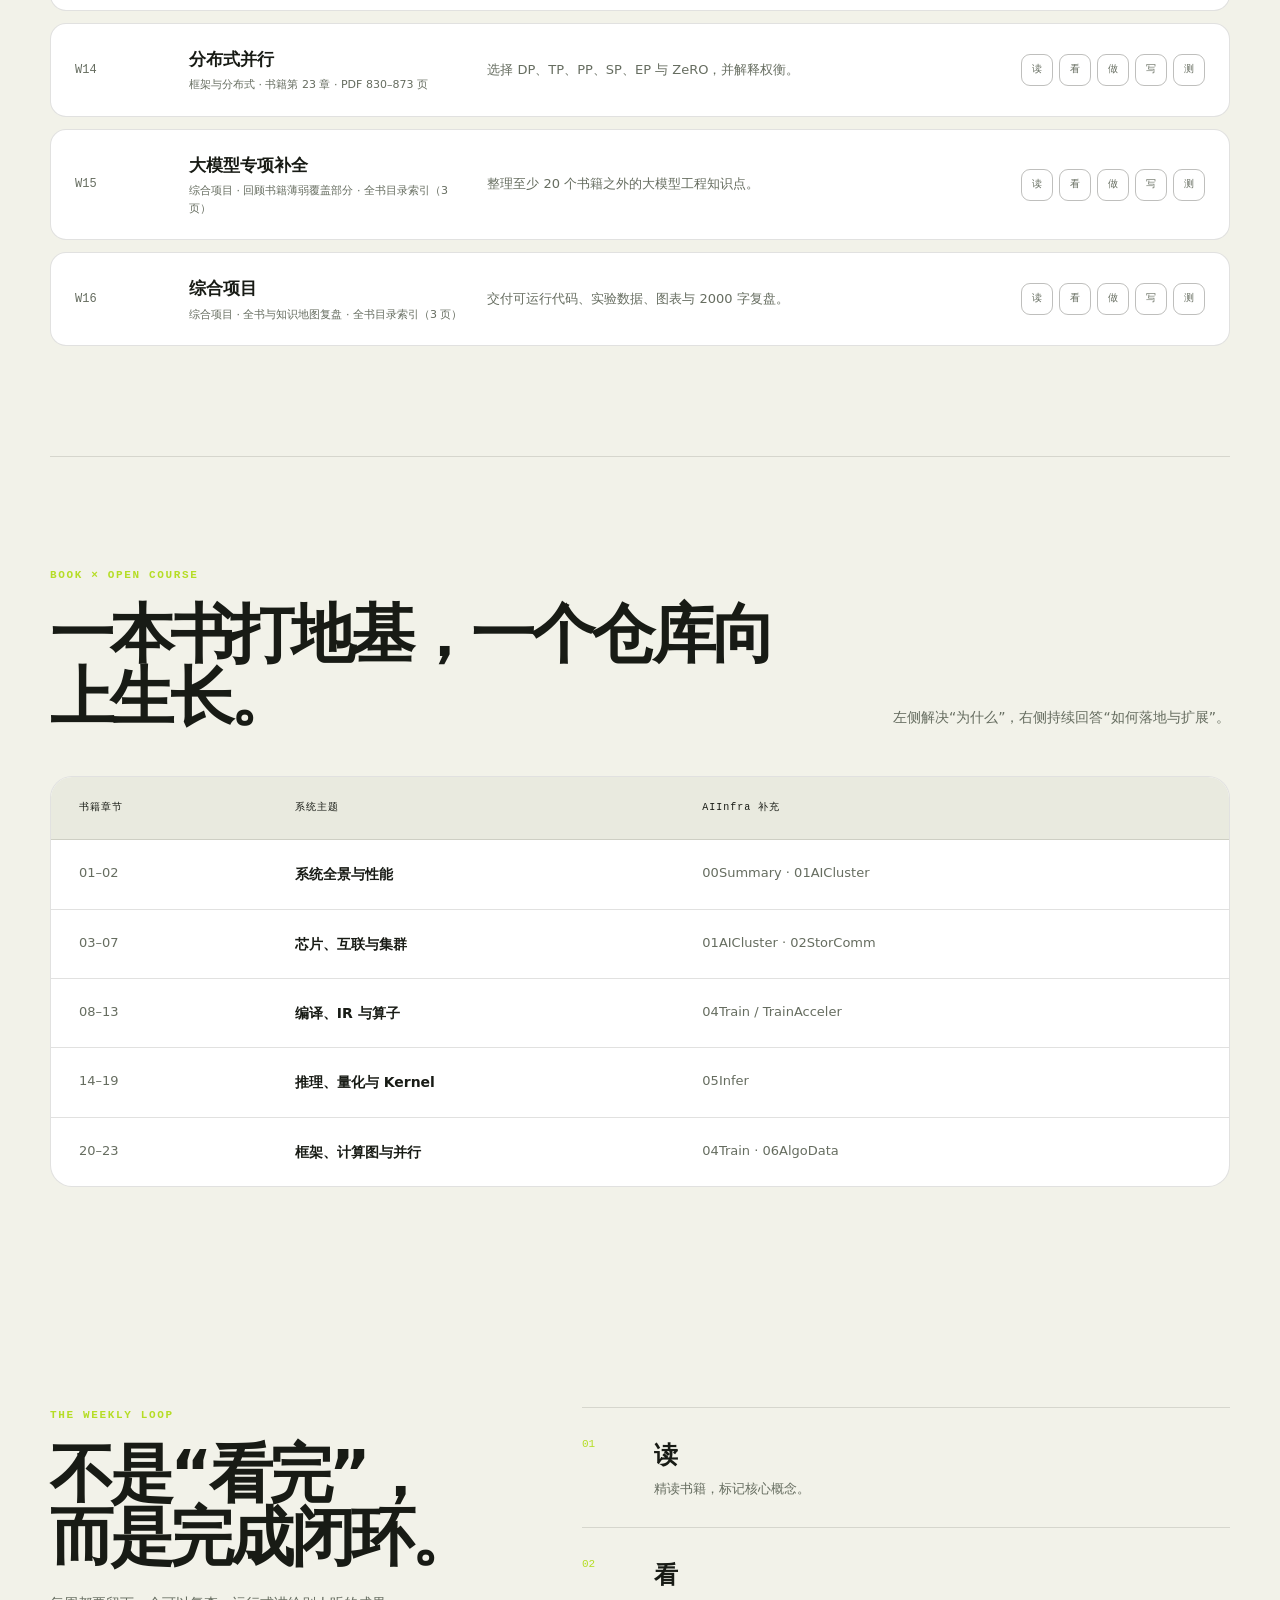
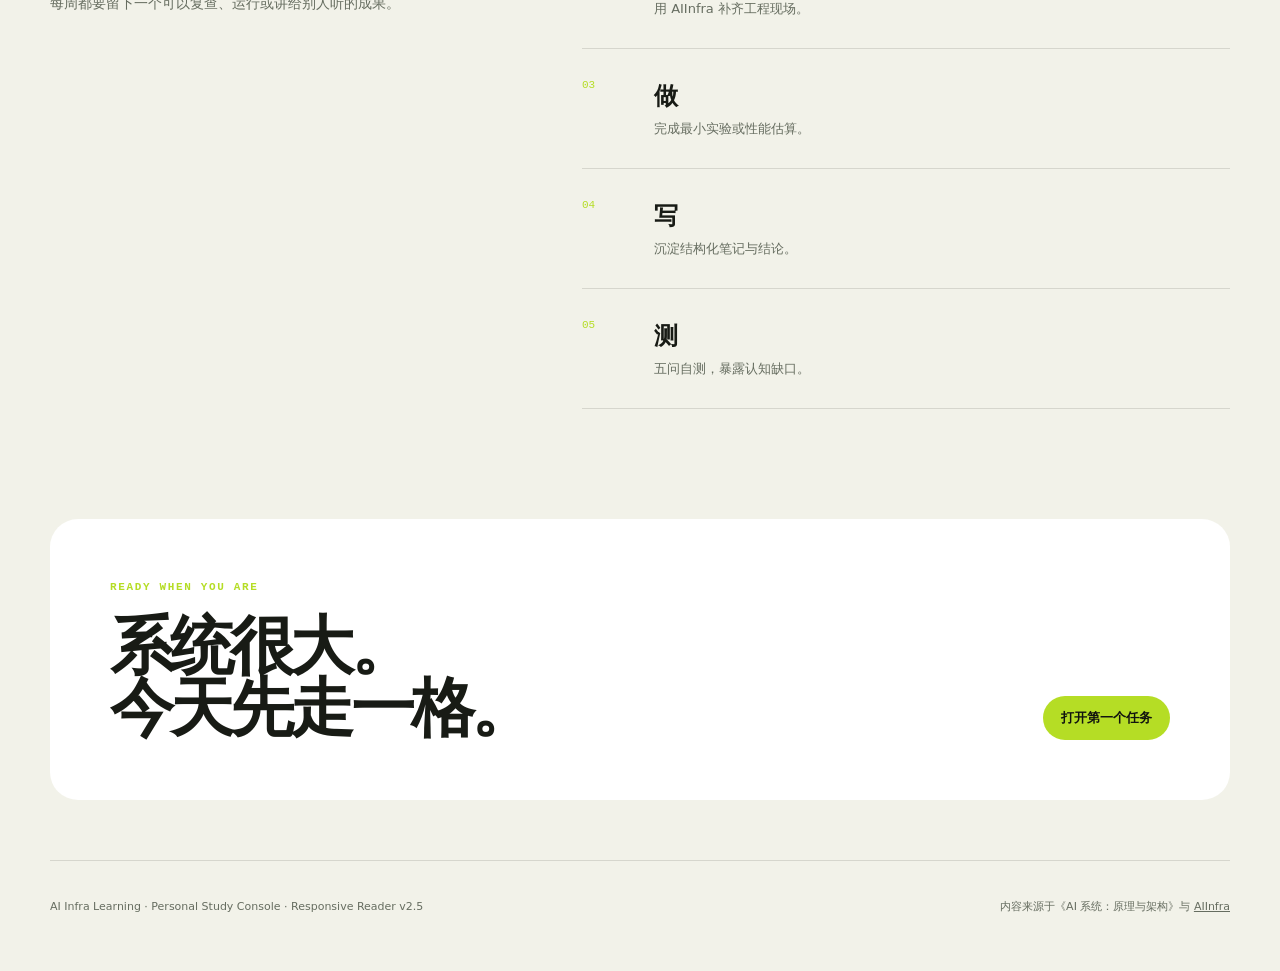
==== commit 8e082eef: "Add responsive PDF reader and page notes" ====
--- a/index.html
+++ b/index.html
@@ -6,7 +6,7 @@
     <meta name="theme-color" content="#11130f" />
     <meta name="description" content="AI 系统与大模型基础设施的 16 周学习路线、章节映射与进度追踪。" />
     <title>AI Infra Learning · 学习驾驶舱</title>
-    <link rel="stylesheet" href="./styles.css?v=20260719-24" />
+    <link rel="stylesheet" href="./styles.css?v=20260720-25" />
   </head>
   <body>
     <a class="skip-link" href="#roadmap">跳到学习路线</a>
@@ -112,7 +112,7 @@
       <section class="closing shell"><div><p class="eyebrow">READY WHEN YOU ARE</p><h2>系统很大。<br />今天先走一格。</h2></div><a class="button button-primary" href="#roadmap">打开第一个任务</a></section>
     </main>
 
-    <footer class="site-footer shell"><p>AI Infra Learning · Personal Study Console · Weekly PDF v2.4</p><p>内容来源于《AI 系统：原理与架构》与 <a href="https://github.com/Infrasys-AI/AIInfra">AIInfra</a></p></footer>
+    <footer class="site-footer shell"><p>AI Infra Learning · Personal Study Console · Responsive Reader v2.5</p><p>内容来源于《AI 系统：原理与架构》与 <a href="https://github.com/Infrasys-AI/AIInfra">AIInfra</a></p></footer>
     <div class="task-drawer" id="taskDrawer" hidden aria-hidden="true">
       <button class="task-backdrop" id="taskBackdrop" type="button" aria-label="关闭任务详情"></button>
       <aside class="task-sheet" role="dialog" aria-modal="true" aria-labelledby="taskTitle">
@@ -135,6 +135,6 @@
       </aside>
     </div>
     <div class="toast" id="toast" role="status" aria-live="polite"></div>
-    <script src="./app.js?v=20260719-24"></script>
+    <script src="./app.js?v=20260720-25"></script>
   </body>
 </html>
--- a/styles.css
+++ b/styles.css
@@ -218,8 +218,50 @@
 .reader-heading p:last-child { margin: 0; color: var(--muted); }
 .reader-select-label { display: grid; gap: 8px; min-width: min(320px, 100%); color: var(--muted); font-size: 10px; font-weight: 800; letter-spacing: 0.08em; }
 .reader-select-label select { width: 100%; min-height: 46px; padding: 0 40px 0 14px; border: 1px solid var(--line-strong); border-radius: 12px; background: var(--surface); color: var(--text); font: inherit; letter-spacing: 0; }
-.reader-frame-wrap { height: calc(100vh - 270px); min-height: 620px; border: 1px solid var(--line-strong); border-radius: 18px; background: #fff; box-shadow: var(--shadow); overflow: hidden; }
-.reader-frame-wrap iframe { width: 100%; height: 100%; border: 0; background: #fff; }
+.sr-only { position: absolute; width: 1px; height: 1px; padding: 0; margin: -1px; overflow: hidden; clip: rect(0, 0, 0, 0); white-space: nowrap; border: 0; }
+.reader-workspace { display: grid; grid-template-columns: minmax(0, 1fr) 340px; gap: 22px; align-items: start; }
+.pdf-reader-panel { min-width: 0; border: 1px solid var(--line-strong); border-radius: 18px; background: var(--surface); box-shadow: var(--shadow); overflow: hidden; }
+.pdf-toolbar { display: grid; grid-template-columns: 1fr auto 1fr; align-items: center; gap: 16px; min-height: 62px; padding: 9px 14px; border-bottom: 1px solid var(--line); }
+.pdf-status-wrap { display: flex; align-items: center; gap: 9px; color: var(--muted); font-family: monospace; font-size: 10px; }
+.status-dot { width: 7px; height: 7px; border-radius: 50%; background: var(--acid); box-shadow: 0 0 0 4px color-mix(in srgb, var(--acid) 15%, transparent); }
+.pdf-status-wrap.is-busy .status-dot { animation: status-pulse 1s ease-in-out infinite alternate; }
+.pdf-page-controls, .pdf-zoom-controls { display: flex; align-items: center; justify-content: center; gap: 8px; }
+.pdf-zoom-controls { justify-self: end; }
+.pdf-page-controls input { width: 58px; min-height: 38px; padding: 0 8px; border: 1px solid var(--line); border-radius: 9px; background: var(--bg); color: var(--text); text-align: center; }
+.pdf-page-controls > span { min-width: 46px; color: var(--muted); font-family: monospace; font-size: 10px; }
+.pdf-toolbar .icon-button { width: 38px; height: 38px; background: var(--bg); }
+.pdf-toolbar .icon-button:disabled { opacity: 0.35; cursor: not-allowed; }
+.zoom-label { min-height: 38px; padding: 0 12px; border: 1px solid var(--line); border-radius: 9px; background: var(--bg); color: var(--text); font-size: 11px; font-weight: 800; cursor: pointer; }
+.pdf-stage { position: relative; display: grid; place-items: start center; height: calc(100vh - 330px); min-height: 650px; padding: 28px; background: #d8d9d2; overflow: auto; outline: none; }
+.pdf-stage:focus-visible { box-shadow: inset 0 0 0 3px var(--acid); }
+.pdf-stage canvas { display: block; max-width: none; background: #fff; box-shadow: 0 12px 40px rgba(0, 0, 0, 0.18); }
+.pdf-loading { position: absolute; inset: 0; z-index: 2; display: grid; place-content: center; justify-items: center; gap: 14px; background: #e8e9e3; color: #52554d; }
+.pdf-loading[hidden] { display: none; }
+.pdf-loading span { width: 34px; height: 34px; border: 3px solid #b9bcb2; border-top-color: #789600; border-radius: 50%; animation: reader-spin 800ms linear infinite; }
+.pdf-loading p { max-width: 360px; margin: 0; text-align: center; }
+.pdf-loading.is-error span { display: none; }
+.comment-panel { position: sticky; top: 20px; border: 1px solid var(--line-strong); border-radius: 18px; background: var(--surface); box-shadow: var(--shadow); overflow: hidden; }
+.comment-heading { display: flex; align-items: end; justify-content: space-between; gap: 14px; padding: 22px; border-bottom: 1px solid var(--line); }
+.comment-heading .eyebrow { margin: 0 0 5px; }
+.comment-heading h2 { margin: 0; font-size: 25px; letter-spacing: -0.04em; }
+.comment-heading > span { color: var(--muted); font-family: monospace; font-size: 10px; }
+.comment-form { display: grid; gap: 10px; padding: 20px 22px; border-bottom: 1px solid var(--line); }
+.comment-form > label { color: var(--muted); font-size: 11px; font-weight: 800; }
+.comment-form textarea { width: 100%; resize: vertical; padding: 13px 14px; border: 1px solid var(--line); border-radius: 11px; background: var(--bg); color: var(--text); font: inherit; font-size: 13px; line-height: 1.6; }
+.comment-form textarea:focus, .pdf-page-controls input:focus, .reader-select-label select:focus { border-color: var(--acid); outline: 2px solid color-mix(in srgb, var(--acid) 25%, transparent); }
+.comment-form > div { display: flex; align-items: center; justify-content: space-between; gap: 12px; }
+.comment-form > div > span { color: var(--muted); font-size: 9px; line-height: 1.4; }
+.comment-form .button { min-height: 38px; padding: 0 14px; white-space: nowrap; }
+.comment-list { display: grid; gap: 10px; max-height: 46vh; padding: 14px; overflow-y: auto; }
+.comment-empty { margin: 0; padding: 26px 14px; color: var(--muted); font-size: 12px; line-height: 1.7; text-align: center; }
+.comment-item { position: relative; padding: 14px 14px 38px; border: 1px solid var(--line); border-radius: 12px; background: var(--bg); }
+.comment-item > div { display: flex; align-items: center; justify-content: space-between; gap: 10px; }
+.comment-item > div button { padding: 0; border: 0; background: transparent; color: var(--acid); font: inherit; font-size: 10px; font-weight: 900; cursor: pointer; }
+.comment-item time { color: var(--muted); font-family: monospace; font-size: 9px; }
+.comment-item p { margin: 12px 0 0; white-space: pre-wrap; overflow-wrap: anywhere; font-size: 12px; line-height: 1.7; }
+.comment-delete { position: absolute; right: 12px; bottom: 10px; padding: 3px 6px; border: 0; background: transparent; color: var(--muted); font-size: 9px; cursor: pointer; }
+.comment-delete:hover { color: #d25555; }
+.comment-storage-note { margin: 0; padding: 12px 20px; border-top: 1px solid var(--line); color: var(--muted); font-size: 9px; text-align: center; }
 .reader-nav { display: flex; align-items: center; justify-content: space-between; gap: 16px; padding-top: 22px; }
 .reader-nav [aria-disabled="true"] { opacity: 0.4; pointer-events: none; }
 
@@ -234,6 +276,9 @@
   .week-outcome { grid-column: 2 / -1; }
   .method { grid-template-columns: 1fr; gap: 50px; }
   .method-intro { position: static; }
+  .reader-workspace { grid-template-columns: 1fr; }
+  .comment-panel { position: static; }
+  .comment-list { max-height: none; }
 }
 
 @media (max-width: 680px) {
@@ -264,13 +309,21 @@
   .reader-header { min-height: 66px; }
   .reader-page .button-ghost { display: inline-flex; }
   .reader-heading { align-items: stretch; flex-direction: column; }
-  .reader-frame-wrap { height: 72vh; min-height: 500px; border-radius: 12px; }
+  .reader-workspace, .pdf-reader-panel, .comment-panel { border-radius: 12px; }
+  .pdf-toolbar { grid-template-columns: 1fr auto; }
+  .pdf-status-wrap { grid-column: 1 / -1; }
+  .pdf-zoom-controls { justify-self: end; }
+  .pdf-stage { height: 68vh; min-height: 480px; padding: 12px; }
+  .comment-form > div { align-items: stretch; flex-direction: column; }
+  .comment-form .button { justify-content: center; }
   .reader-nav { align-items: stretch; flex-direction: column; }
   .reader-nav .button, .reader-nav .text-link { justify-content: center; text-align: center; }
 }
 
 @keyframes ticker { to { transform: translateX(-38%); } }
 @keyframes drawer-in { from { transform: translateX(28px); opacity: 0; } to { transform: translateX(0); opacity: 1; } }
+@keyframes reader-spin { to { transform: rotate(360deg); } }
+@keyframes status-pulse { to { opacity: 0.35; transform: scale(0.85); } }
 @media (prefers-reduced-motion: reduce) {
   *, *::before, *::after { scroll-behavior: auto !important; animation-duration: 0.01ms !important; animation-iteration-count: 1 !important; transition-duration: 0.01ms !important; }
 }
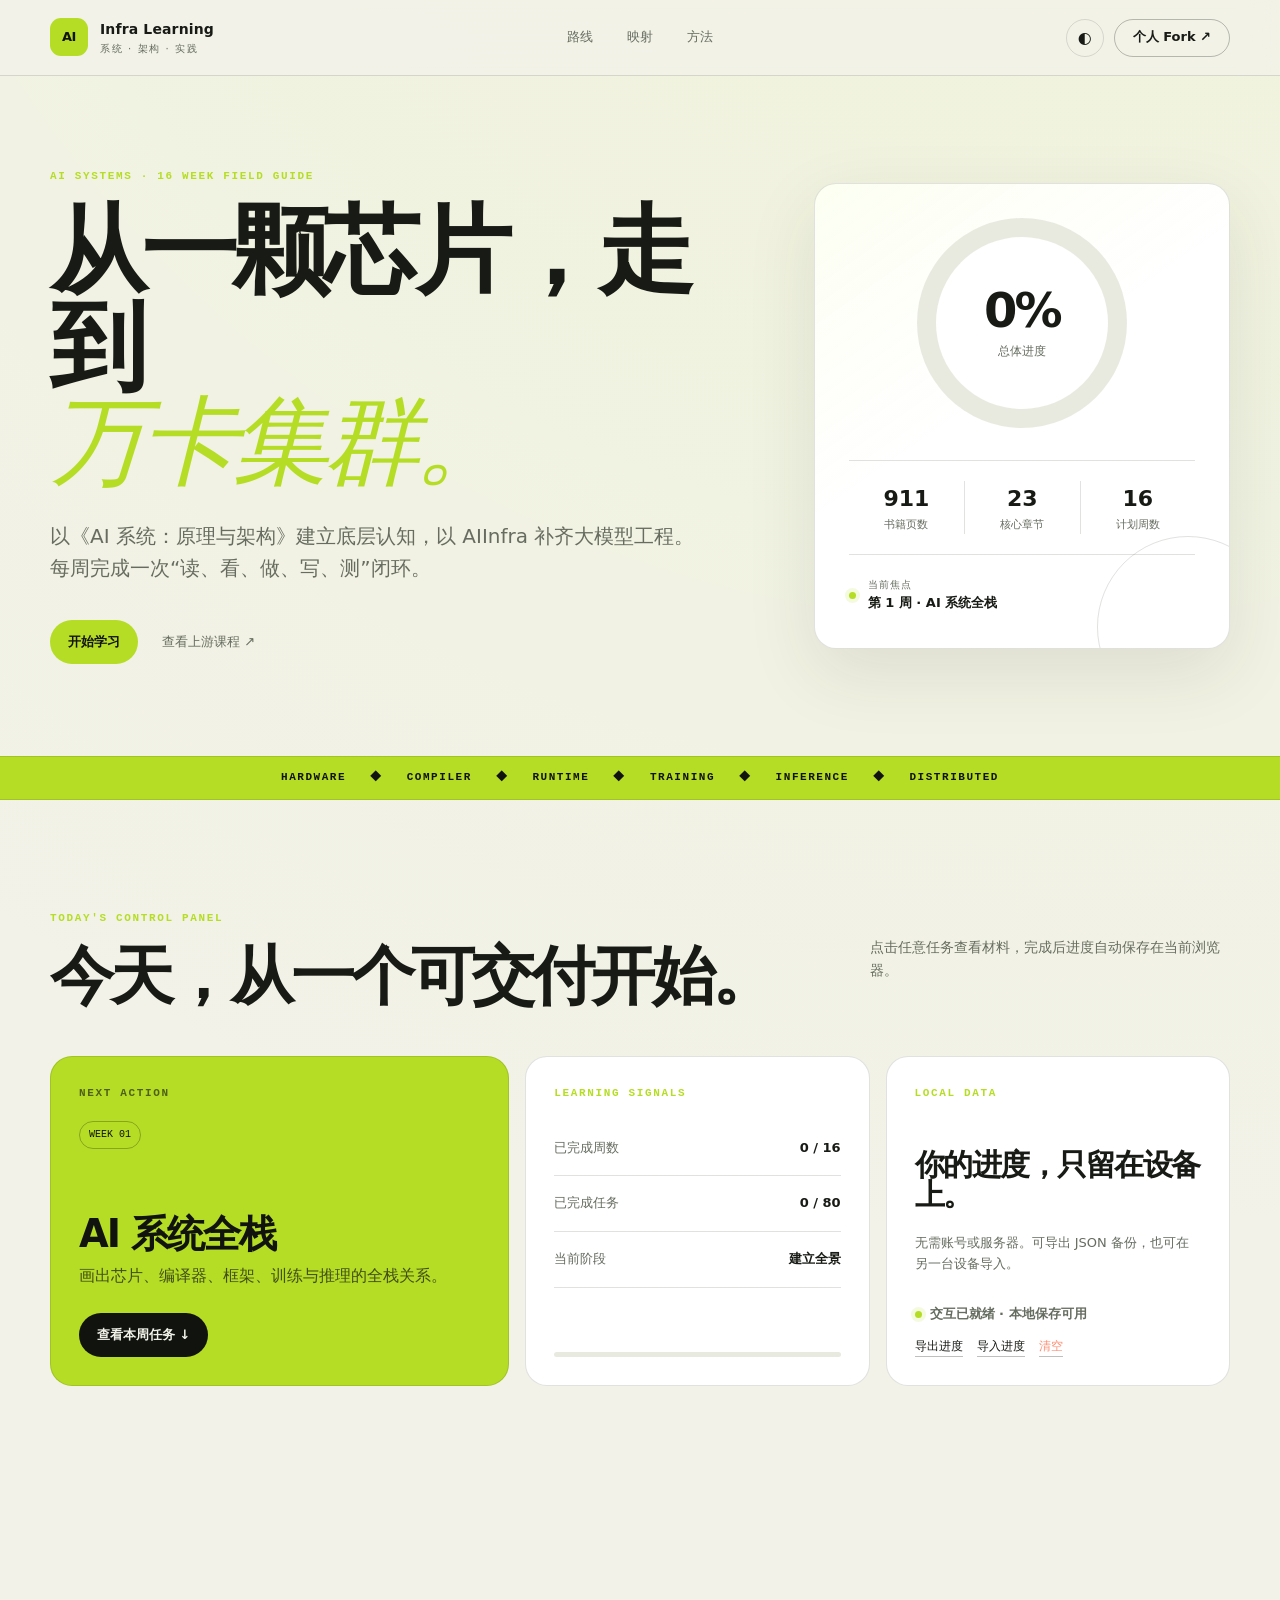
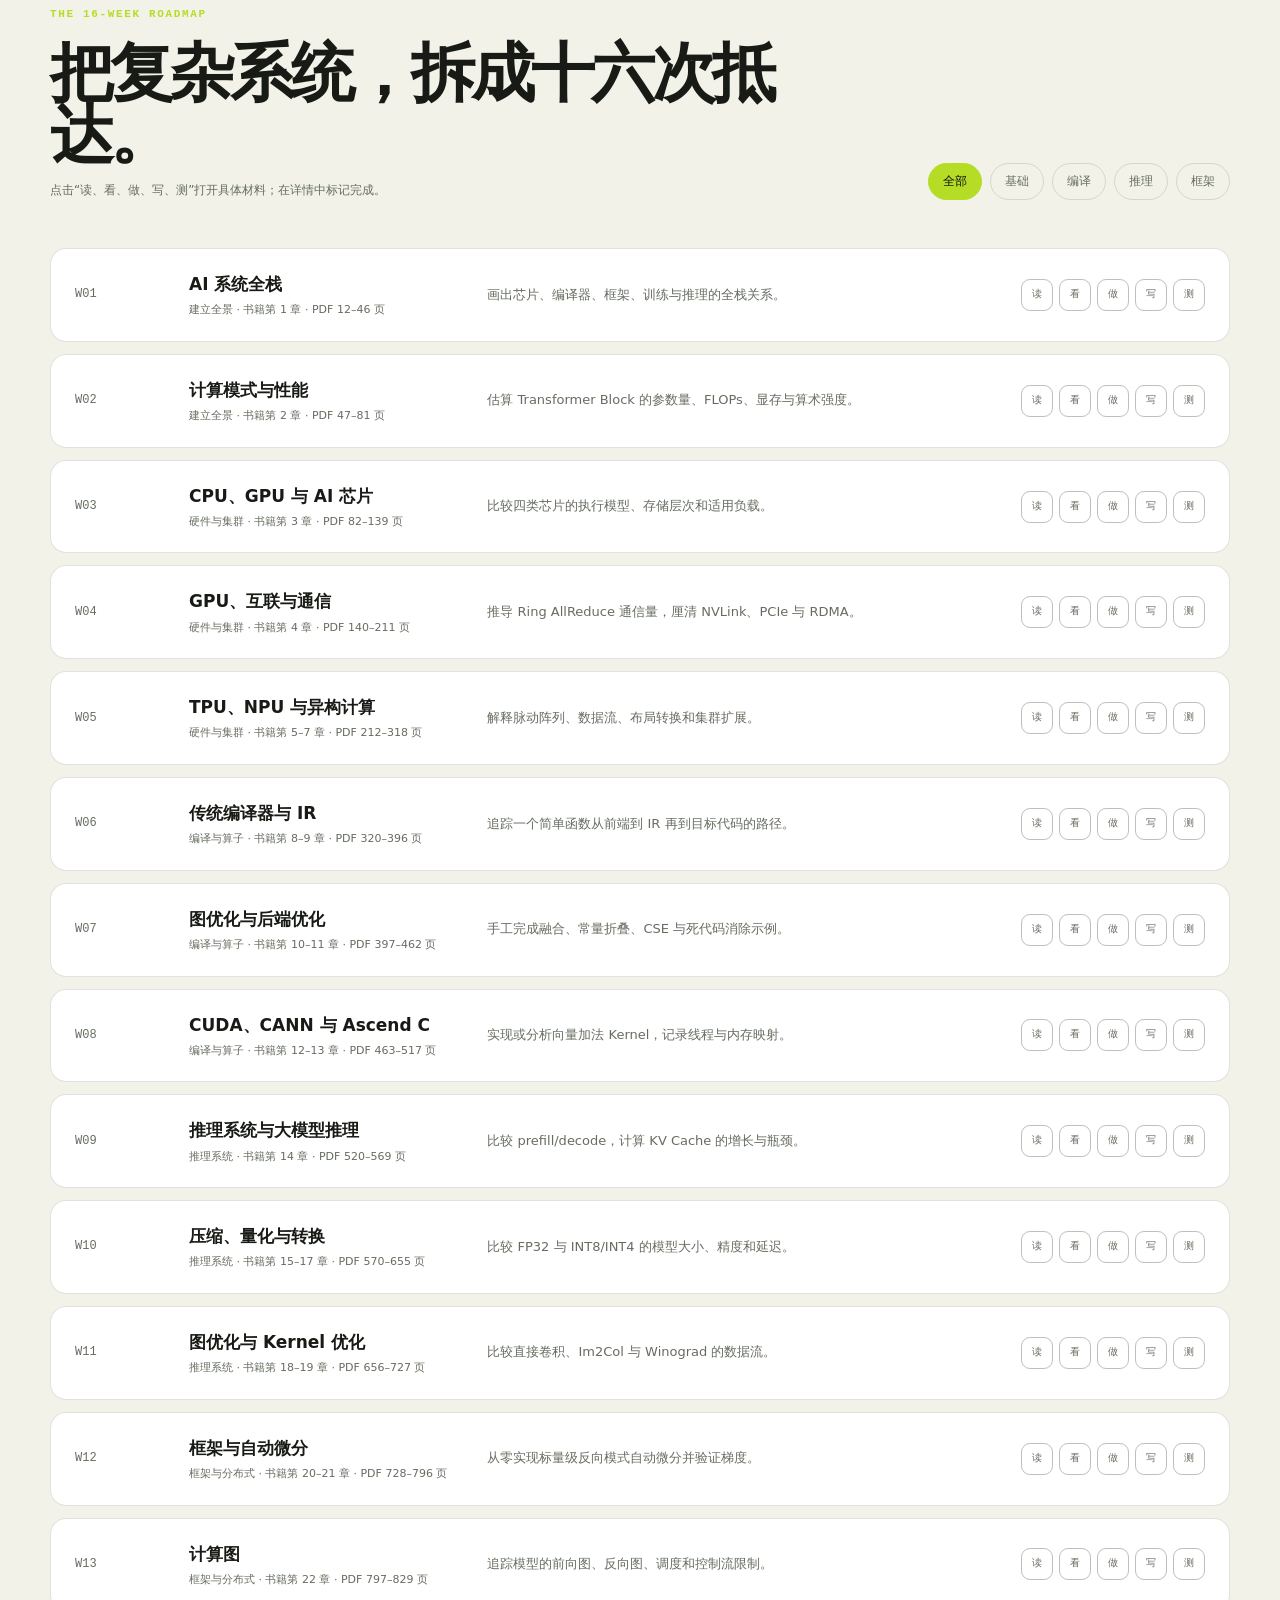
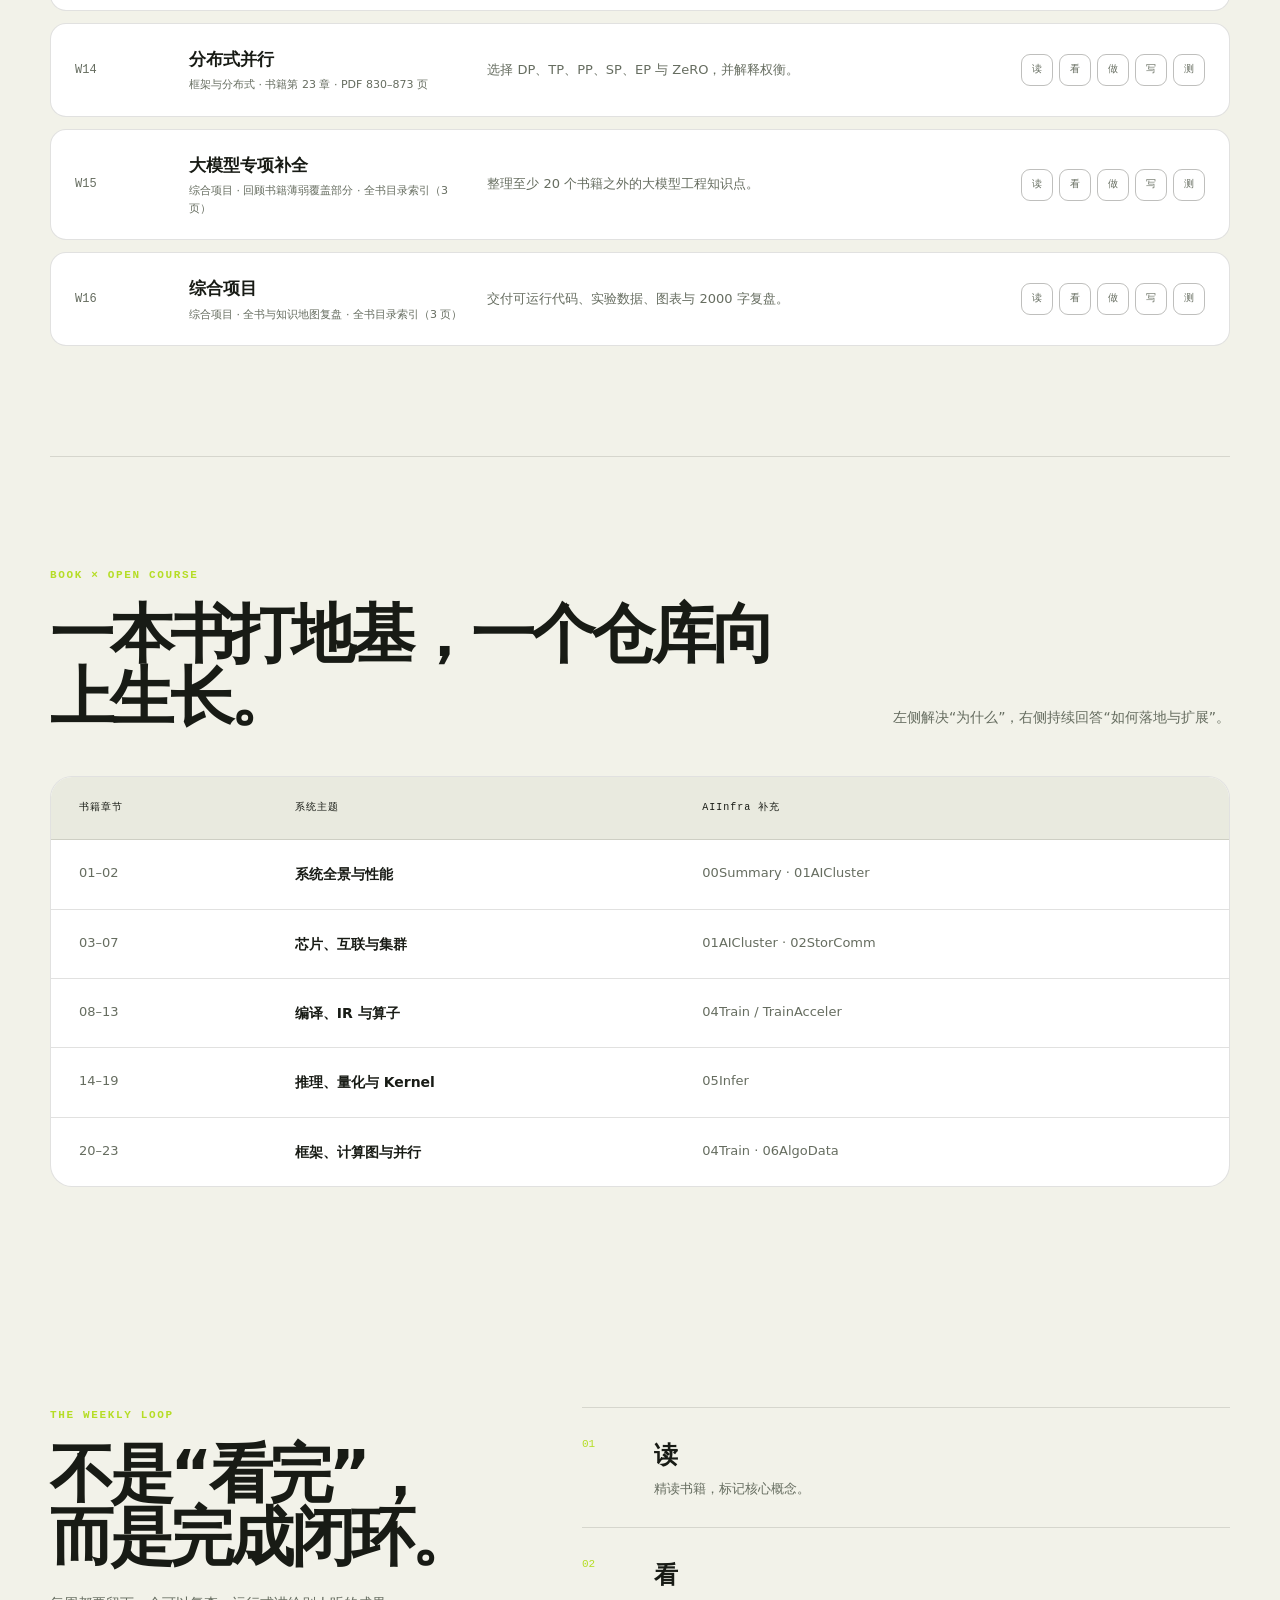
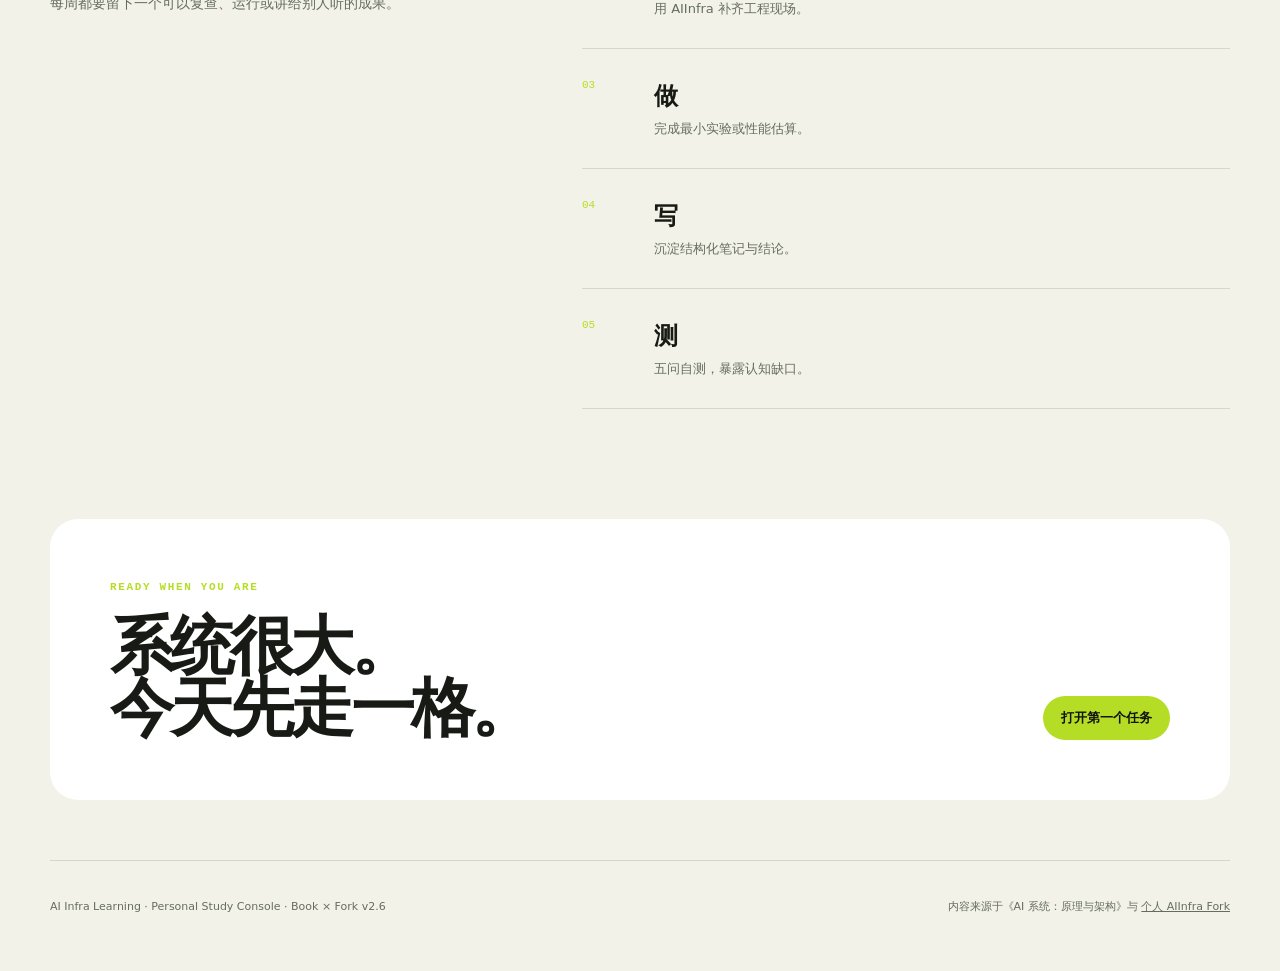
==== commit c20c5971: "Integrate weekly AIInfra links into PDF reader" ====
--- a/index.html
+++ b/index.html
@@ -6,7 +6,7 @@
     <meta name="theme-color" content="#11130f" />
     <meta name="description" content="AI 系统与大模型基础设施的 16 周学习路线、章节映射与进度追踪。" />
     <title>AI Infra Learning · 学习驾驶舱</title>
-    <link rel="stylesheet" href="./styles.css?v=20260720-25" />
+    <link rel="stylesheet" href="./styles.css?v=20260720-26" />
   </head>
   <body>
     <a class="skip-link" href="#roadmap">跳到学习路线</a>
@@ -112,7 +112,7 @@
       <section class="closing shell"><div><p class="eyebrow">READY WHEN YOU ARE</p><h2>系统很大。<br />今天先走一格。</h2></div><a class="button button-primary" href="#roadmap">打开第一个任务</a></section>
     </main>
 
-    <footer class="site-footer shell"><p>AI Infra Learning · Personal Study Console · Responsive Reader v2.5</p><p>内容来源于《AI 系统：原理与架构》与 <a href="https://github.com/Infrasys-AI/AIInfra">AIInfra</a></p></footer>
+    <footer class="site-footer shell"><p>AI Infra Learning · Personal Study Console · Book × Fork v2.6</p><p>内容来源于《AI 系统：原理与架构》与 <a href="https://github.com/oneDuter/AIInfra">个人 AIInfra Fork</a></p></footer>
     <div class="task-drawer" id="taskDrawer" hidden aria-hidden="true">
       <button class="task-backdrop" id="taskBackdrop" type="button" aria-label="关闭任务详情"></button>
       <aside class="task-sheet" role="dialog" aria-modal="true" aria-labelledby="taskTitle">
@@ -135,6 +135,6 @@
       </aside>
     </div>
     <div class="toast" id="toast" role="status" aria-live="polite"></div>
-    <script src="./app.js?v=20260720-25"></script>
+    <script src="./app.js?v=20260720-26"></script>
   </body>
 </html>
--- a/styles.css
+++ b/styles.css
@@ -220,6 +220,7 @@
 .reader-select-label select { width: 100%; min-height: 46px; padding: 0 40px 0 14px; border: 1px solid var(--line-strong); border-radius: 12px; background: var(--surface); color: var(--text); font: inherit; letter-spacing: 0; }
 .sr-only { position: absolute; width: 1px; height: 1px; padding: 0; margin: -1px; overflow: hidden; clip: rect(0, 0, 0, 0); white-space: nowrap; border: 0; }
 .reader-workspace { display: grid; grid-template-columns: minmax(0, 1fr) 340px; gap: 22px; align-items: start; }
+.reader-sidebar { position: sticky; top: 20px; display: grid; gap: 18px; max-height: calc(100vh - 40px); overflow-y: auto; scrollbar-width: thin; }
 .pdf-reader-panel { min-width: 0; border: 1px solid var(--line-strong); border-radius: 18px; background: var(--surface); box-shadow: var(--shadow); overflow: hidden; }
 .pdf-toolbar { display: grid; grid-template-columns: 1fr auto 1fr; align-items: center; gap: 16px; min-height: 62px; padding: 9px 14px; border-bottom: 1px solid var(--line); }
 .pdf-status-wrap { display: flex; align-items: center; gap: 9px; color: var(--muted); font-family: monospace; font-size: 10px; }
@@ -240,7 +241,24 @@
 .pdf-loading span { width: 34px; height: 34px; border: 3px solid #b9bcb2; border-top-color: #789600; border-radius: 50%; animation: reader-spin 800ms linear infinite; }
 .pdf-loading p { max-width: 360px; margin: 0; text-align: center; }
 .pdf-loading.is-error span { display: none; }
-.comment-panel { position: sticky; top: 20px; border: 1px solid var(--line-strong); border-radius: 18px; background: var(--surface); box-shadow: var(--shadow); overflow: hidden; }
+.infra-panel, .comment-panel { border: 1px solid var(--line-strong); border-radius: 18px; background: var(--surface); box-shadow: var(--shadow); overflow: hidden; }
+.infra-heading { display: flex; align-items: end; justify-content: space-between; gap: 14px; padding: 22px 22px 16px; }
+.infra-heading .eyebrow { margin: 0 0 5px; }
+.infra-heading h2 { margin: 0; font-size: 23px; letter-spacing: -0.04em; }
+.infra-heading > span { color: var(--muted); font-family: monospace; font-size: 10px; }
+.infra-intro { margin: 0; padding: 0 22px 18px; color: var(--muted); font-size: 11px; line-height: 1.7; }
+.reader-infra-links { display: grid; border-top: 1px solid var(--line); }
+.reader-infra-link { display: grid; grid-template-columns: 28px minmax(0, 1fr) auto; align-items: center; gap: 10px; min-height: 66px; padding: 11px 18px; border-bottom: 1px solid var(--line); color: var(--text); text-decoration: none; transition: background 150ms ease, color 150ms ease; }
+.reader-infra-link:hover { background: var(--acid); color: #182000; }
+.reader-infra-link > span:first-child { color: var(--muted); font-family: monospace; font-size: 9px; }
+.reader-infra-link:hover > span:first-child { color: #4d6200; }
+.reader-infra-link > span:nth-child(2) { display: grid; min-width: 0; gap: 4px; }
+.reader-infra-link strong { font-size: 12px; }
+.reader-infra-link small { overflow: hidden; color: var(--muted); font-family: monospace; font-size: 8px; text-overflow: ellipsis; white-space: nowrap; }
+.reader-infra-link:hover small { color: #4d6200; }
+.reader-infra-link > span:last-child { font-size: 15px; }
+.infra-fork-link { display: block; padding: 13px 18px; color: var(--muted); font-size: 10px; font-weight: 800; text-align: center; text-decoration: none; }
+.infra-fork-link:hover { color: var(--text); }
 .comment-heading { display: flex; align-items: end; justify-content: space-between; gap: 14px; padding: 22px; border-bottom: 1px solid var(--line); }
 .comment-heading .eyebrow { margin: 0 0 5px; }
 .comment-heading h2 { margin: 0; font-size: 25px; letter-spacing: -0.04em; }
@@ -277,7 +295,7 @@
   .method { grid-template-columns: 1fr; gap: 50px; }
   .method-intro { position: static; }
   .reader-workspace { grid-template-columns: 1fr; }
-  .comment-panel { position: static; }
+  .reader-sidebar { position: static; max-height: none; overflow: visible; }
   .comment-list { max-height: none; }
 }
 
@@ -309,7 +327,7 @@
   .reader-header { min-height: 66px; }
   .reader-page .button-ghost { display: inline-flex; }
   .reader-heading { align-items: stretch; flex-direction: column; }
-  .reader-workspace, .pdf-reader-panel, .comment-panel { border-radius: 12px; }
+  .reader-workspace, .pdf-reader-panel, .infra-panel, .comment-panel { border-radius: 12px; }
   .pdf-toolbar { grid-template-columns: 1fr auto; }
   .pdf-status-wrap { grid-column: 1 / -1; }
   .pdf-zoom-controls { justify-self: end; }
